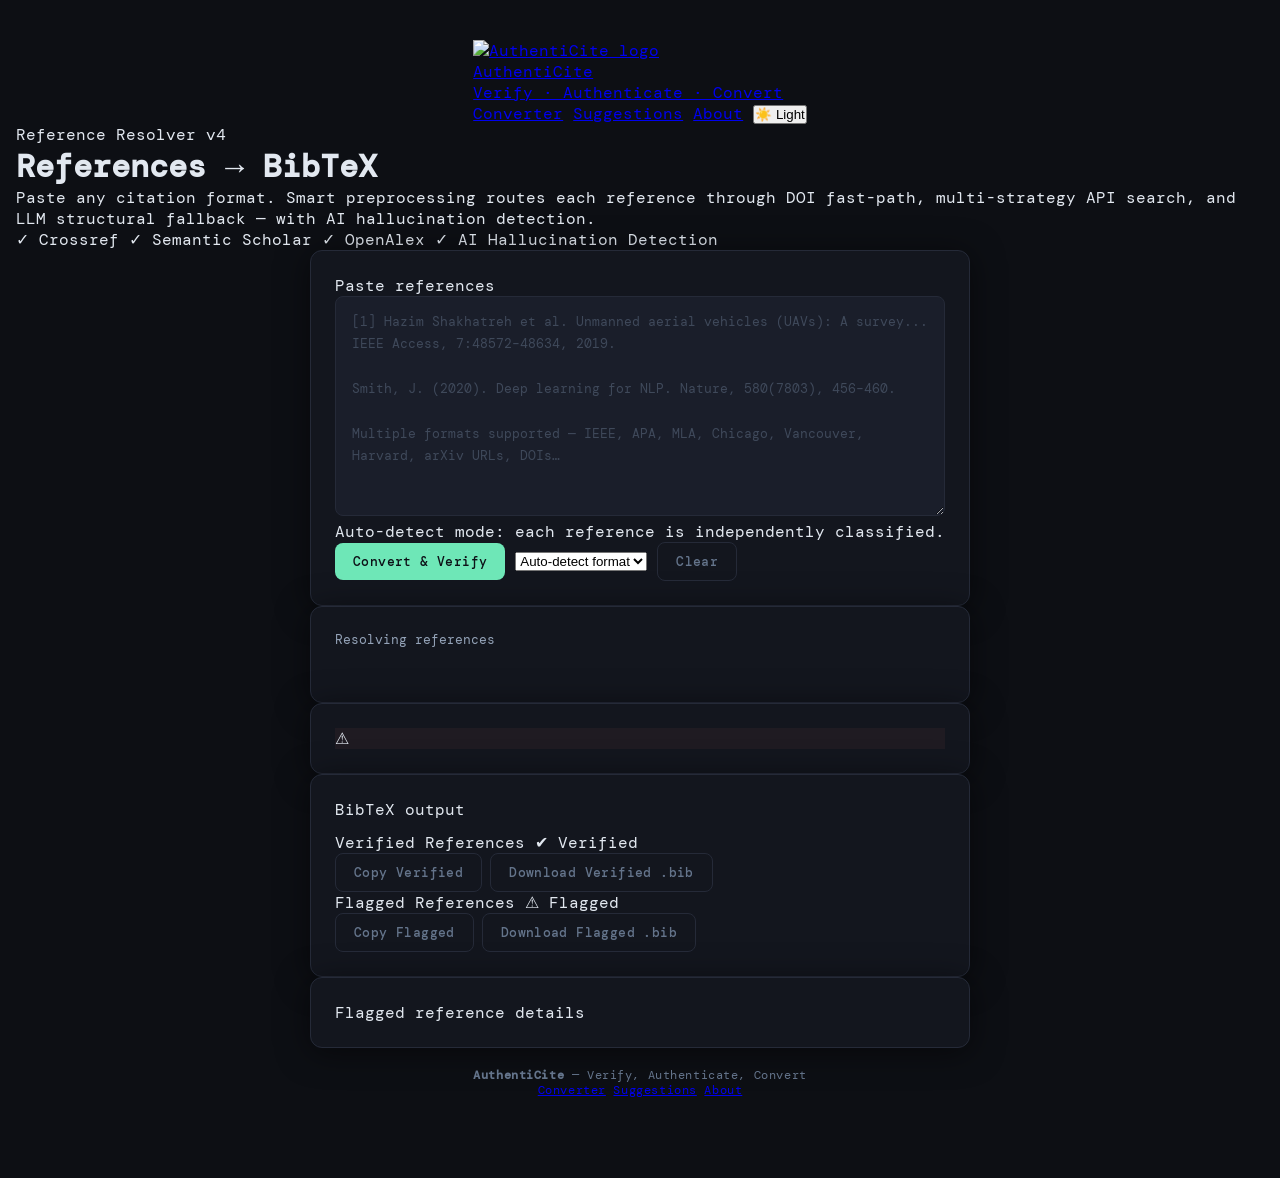
==== index.html @ 2c20b3f4 "Update index.html" ====
<!DOCTYPE html>
<html lang="en" data-theme="dark">
<head>
<meta charset="UTF-8"/>
<meta name="viewport" content="width=device-width, initial-scale=1.0"/>
<title>AuthentiCite — Verify, Authenticate, Convert</title>
<link rel="stylesheet" href="style.css"/>
</head>
<body>

<nav class="topnav">
  <a class="nav-logo" href="index.html">
    <img src="logo.png" alt="AuthentiCite logo"/>
    <div>
      <div class="nav-logo-text">AuthentiCite</div>
      <div class="nav-logo-sub">Verify · Authenticate · Convert</div>
    </div>
  </a>
  <div class="nav-links">
    <a class="nav-link active" href="index.html">Converter</a>
    <a class="nav-link" href="suggestions.html">Suggestions</a>
    <a class="nav-link" href="about.html">About</a>
    <button class="nav-link theme-btn" id="themeBtn">☀️ Light</button>
  </div>
</nav>

<div class="hero">
  <div class="hero-eyebrow">Reference Resolver v4</div>
  <h1 class="hero-title">References <span class="arrow">→</span> BibTeX</h1>
  <p class="hero-sub">Paste any citation format. Smart preprocessing routes each reference through DOI fast-path, multi-strategy API search, and LLM structural fallback — with AI hallucination detection.</p>
  <div class="hero-badges">
    <span class="hero-badge">✓ Crossref</span>
    <span class="hero-badge">✓ Semantic Scholar</span>
    <span class="hero-badge">✓ OpenAlex</span>
    <span class="hero-badge">✓ AI Hallucination Detection</span>
  </div>
</div>

<div class="main">

  <div class="card">
    <div class="card-label">Paste references</div>
    <textarea id="refInput" placeholder="[1] Hazim Shakhatreh et al. Unmanned aerial vehicles (UAVs): A survey... IEEE Access, 7:48572–48634, 2019.&#10;&#10;Smith, J. (2020). Deep learning for NLP. Nature, 580(7803), 456–460.&#10;&#10;Multiple formats supported — IEEE, APA, MLA, Chicago, Vancouver, Harvard, arXiv URLs, DOIs…"></textarea>
    <div class="format-hint" id="formatHint">Auto-detect mode: each reference is independently classified.</div>
    <div class="toolbar">
      <button class="btn btn-primary" id="convertBtn"><span>Convert &amp; Verify</span></button>
      <select class="format-select" id="formatSelect">
        <option value="auto">Auto-detect format</option>
        <option value="ieee">IEEE</option>
        <option value="apa">APA</option>
        <option value="mla">MLA</option>
        <option value="chicago">Chicago</option>
        <option value="vancouver">Vancouver</option>
        <option value="harvard">Harvard</option>
      </select>
      <button class="btn btn-ghost" id="clearBtn">Clear</button>
    </div>
  </div>

  <!-- Progress -->
  <div class="card hidden" id="progressSection">
    <div class="progress-header">
      <div class="card-label" style="margin:0">Resolving references</div>
      <span class="progress-label" id="progressLabel"></span>
    </div>
    <div class="progress-bar"><div class="progress-bar-fill" id="progressBarFill"></div></div>
    <div class="progress-list" id="progressList"></div>
  </div>

  <!-- Error -->
  <div class="card hidden" id="errorSection">
    <div class="error-card">
      <span>⚠</span>
      <span id="errorMsg"></span>
    </div>
  </div>

  <!-- Output -->
  <div class="card hidden" id="outputSection">
    <div class="card-label">BibTeX output</div>
    <div class="stats-bar" id="statsBar"></div>
    <div class="output-sections" id="outputSections">
      <!-- Verified section -->
      <div class="output-section-block" id="verifiedBlock">
        <div class="output-section-header">
          <span class="card-label" style="margin:0">Verified References</span>
          <span class="output-section-badge badge-verified">✔ Verified</span>
          <span class="output-section-count" id="verifiedCount"></span>
        </div>
        <pre class="bib-output-pre" id="bibOutputVerified"></pre>
        <div class="output-actions">
          <button class="btn btn-ghost" id="copyVerifiedBtn">Copy Verified</button>
          <button class="btn btn-ghost" id="downloadVerifiedBtn">Download Verified .bib</button>
        </div>
      </div>
      <!-- Flagged section -->
      <div class="output-section-block" id="flaggedBlock">
        <div class="output-section-header">
          <span class="card-label" style="margin:0">Flagged References</span>
          <span class="output-section-badge badge-flagged">⚠ Flagged</span>
          <span class="output-section-count" id="flaggedCount"></span>
        </div>
        <pre class="bib-output-pre" id="bibOutputFlagged"></pre>
        <div class="output-actions">
          <button class="btn btn-ghost" id="copyFlaggedBtn">Copy Flagged</button>
          <button class="btn btn-ghost" id="downloadFlaggedBtn">Download Flagged .bib</button>
        </div>
      </div>
    </div>
  </div>

  <!-- Unresolved detail -->
  <div class="card hidden" id="unresolvedSection">
    <div class="unresolved-header-row">
      <div class="card-label" style="margin:0">Flagged reference details</div>
      <span class="unresolved-count-badge" id="unresolvedCount"></span>
    </div>
    <div id="unresolvedList"></div>
  </div>

</div>

<footer class="site-footer">
  <div class="footer-brand"><strong>AuthentiCite</strong> — Verify, Authenticate, Convert</div>
  <div class="footer-links">
    <a href="index.html">Converter</a>
    <a href="suggestions.html">Suggestions</a>
    <a href="about.html">About</a>
  </div>
</footer>

<div class="toast" id="toast"></div>

<script>
// ══════════════════════════════════════════════════════════════════════════════
// SECTION 1: PREPROCESSING
// ══════════════════════════════════════════════════════════════════════════════
const ABBREV_MAP = {
  'uav':'unmanned aerial vehicle','uavs':'unmanned aerial vehicles','iot':'internet of things',
  'ml':'machine learning','dl':'deep learning','nlp':'natural language processing',
  'ai':'artificial intelligence','cv':'computer vision','nn':'neural network',
  'cnn':'convolutional neural network','rnn':'recurrent neural network',
  'lstm':'long short-term memory','gan':'generative adversarial network',
  'gpt':'generative pretrained transformer','llm':'large language model',
  'ids':'intrusion detection system','ips':'intrusion prevention system',
  'ddos':'distributed denial of service','dos':'denial of service',
  'vpn':'virtual private network','api':'application programming interface',
  'gui':'graphical user interface','cpu':'central processing unit','gpu':'graphics processing unit',
  'fpga':'field programmable gate array','5g':'fifth generation','v2x':'vehicle to everything',
  'mimo':'multiple input multiple output','ofdm':'orthogonal frequency division multiplexing',
  'rssi':'received signal strength indicator','manet':'mobile ad hoc network',
  'vanet':'vehicular ad hoc network','fanet':'flying ad hoc network','rf':'radio frequency',
  'rl':'reinforcement learning','fl':'federated learning','dnn':'deep neural network',
  'svm':'support vector machine','knn':'k nearest neighbor','pca':'principal component analysis',
  'bert':'bidirectional encoder representations from transformers',
  'iou':'intersection over union','map':'mean average precision',
  'gps':'global positioning system','slam':'simultaneous localization and mapping',
  'pid':'proportional integral derivative',
};

function sanitizeRawInput(raw) {
  return raw.replace(/[\u2018\u2019]/g,"'").replace(/[\u201C\u201D]/g,'"')
    .replace(/\u2013|\u2014/g,'-').replace(/[\u200B-\u200D\uFEFF]/g,'')
    .replace(/[ \t]+/g,' ').replace(/ +\n/g,'\n').trim();
}
function extractDOI(str) {
  const patterns=[/https?:\/\/doi\.org\/(10\.\d{4,9}\/[^\s\)\\"]+)/i,/\bdoi:\s*(10\.\d{4,9}\/[^\s\)\\"]+)/i,/\b(10\.\d{4,9}\/[^\s\)\\"]{4,})/];
  for(const p of patterns){const m=str.match(p);if(m)return m[1].replace(/[.,;\)\]>]+$/,'');}
  return null;
}
function extractArXiv(str) {
  const m=str.match(/arxiv[:\s\/]+(\d{4}\.\d{4,5}(?:v\d+)?)/i)||str.match(/https?:\/\/arxiv\.org\/abs\/(\d{4}\.\d{4,5}(?:v\d+)?)/i);
  return m?m[1]:null;
}

// ══════════════════════════════════════════════════════════════════════════════
// SECTION 2: FORMAT DETECTION & PARSING
// ══════════════════════════════════════════════════════════════════════════════
function detectFormat(ref) {
  const s=ref.trim();
  if(/^\[\d+\]/.test(s))return'ieee';
  if(/^\d+[\. )]\s+[A-Z]/.test(s))return'vancouver';
  if(/[A-Z][^.]{2,}\.\s*\(\d{4}[a-z]?\)/.test(s))return'apa';
  if(/[A-Z][^.]+\.\s*[""\u201C\u201D]/.test(s)&&!/\(\d{4}\)/.test(s.slice(0,80)))return'mla';
  if(/[A-Z][^.]+\.\s+(?:19|20)\d{2}\.\s/.test(s))return'chicago';
  if(/[A-Z][^(]+\s\((?:19|20)\d{2}\)\s/.test(s))return'harvard';
  // Abbreviated/Vancouver style without leading number:
  // "S. Akhtar and P. Scarf. Forecasting test cricket..." or "Akhtar, S. and Scarf, P. Forecasting..."
  if(/^[A-Z][A-Za-z'\-]{0,25}[,.]\s+[A-Z]/.test(s)&&/,\s*\d{4}[.\s]/.test(s))return'ieee';
  return'unknown';
}
function splitReferences(raw) {
  // ════════════════════════════════════════════════════════════════════════
  // PASS 0 — unicode / whitespace normalisation
  // ════════════════════════════════════════════════════════════════════════
  raw = raw
    .replace(/[\u2018\u2019]/g, "'").replace(/[\u201C\u201D]/g, '"')
    .replace(/\u2013|\u2014/g, '-').replace(/[\u200B-\u200D\uFEFF]/g, '')
    .replace(/\t/g, ' ').replace(/[ ]+/g, ' ').replace(/ +\n/g, '\n');

  const rawLines = raw.split('\n');

  // ════════════════════════════════════════════════════════════════════════
  // PASS 1 — detect dominant marker style, then JOIN soft-wrapped lines
  //
  // The key insight: a soft-wrapped continuation line
  //   • does NOT start a new reference marker ([N] / N. / N))
  //   • is NOT a blank line
  //   • is often short (the wrap point was mid-sentence)
  //
  // Strategy: scan forward; if a line looks like a continuation of the
  // previous one, join it with a single space.  Only start a new "logical
  // line" at a genuine reference boundary marker or a blank line.
  // ════════════════════════════════════════════════════════════════════════

  // Detect dominant style from the first substantive line
  const firstNonBlank = rawLines.find(l => l.trim().length > 3) || '';
  const hasBracketNumbers  = /^\s*\[\d+\]/.test(firstNonBlank);
  const hasPlainNumbers    = /^\s*\d+[\. )]\s+\S/.test(firstNonBlank);
  const hasNumberedMarker  = hasBracketNumbers || hasPlainNumbers;

  // Returns true when this line is the START of a new reference
  function isRefStart(line) {
    const t = line.trim();
    if (!t) return false;
    if (/^\[\d+\]/.test(t))            return true;  // [1], [23]
    if (/^\d{1,3}[\. )]\s+\S/.test(t)) return true;  // 1. / 1) / 1 
    if (/^https?:\/\/doi\.org\//.test(t) || /^10\.\d{4,9}\//.test(t)) return true;
    // For un-numbered styles (APA/MLA/Chicago/Harvard) a line that opens
    // with "Lastname, Firstname" followed by a year-in-parens on the SAME
    // logical line is a new ref — but we only trust this when there are NO
    // numbered markers in the block (to avoid false-positives inside
    // soft-wrapped IEEE refs where a continuation can start with a name).
    if (!hasNumberedMarker) {
      // Full APA/Harvard: "Lastname, F. (2020)." on same line
      if (/^[A-Z][A-Za-z'\-]{1,25},\s+[A-Z]/.test(t) && /\(\d{4}[a-z]?\)/.test(t)) return true;
      // Soft-wrapped "Lastname, Initials." style (APA/Chicago)
      if (/^[A-Z][A-Za-z'\-]{1,25},\s+[A-Z][A-Za-z]*\./.test(t) && !/\(\d{4}\)/.test(t) && !/\b(vol|pp\.|no\.|pages?|journal|in\s)/i.test(t.slice(0,60))) return true;
      // Abbreviated initials-first style: "S. Akhtar and P. Scarf." or "P. E. Allsopp and S. R. Clarke."
      // Pattern: starts with single uppercase letter + period + space + optional more initials + capitalized lastname
      if (/^[A-Z]\.\s+(?:[A-Z]\.\s+)*[A-Z][a-z]/.test(t) && !/^\d/.test(t)) return true;
    }
    return false;
  }

  // Join soft-wrapped lines into logical lines
  const logicalLines = [];
  let buf = '';
  for (const line of rawLines) {
    const trimmed = line.trim();

    if (trimmed === '') {
      // Blank line — flush the buffer then emit the blank
      if (buf) { logicalLines.push(buf); buf = ''; }
      logicalLines.push('');
      continue;
    }

    if (isRefStart(line)) {
      // Definitive new-ref marker — flush, start fresh
      if (buf) logicalLines.push(buf);
      buf = trimmed;
    } else if (buf === '') {
      // Nothing accumulated yet — start accumulating
      buf = trimmed;
    } else {
      // Continuation: join onto current buffer
      // Use a space (not newline) so downstream parsers see one long string
      buf += ' ' + trimmed;
    }
  }
  if (buf) logicalLines.push(buf);

  // ════════════════════════════════════════════════════════════════════════
  // PASS 2 — split logical lines into individual reference strings
  //
  // Now every logical line is either:
  //   (a) a complete reference (possibly very long), or
  //   (b) a blank line separating references (in un-numbered styles)
  // ════════════════════════════════════════════════════════════════════════
  const refs = [];
  let current = '';

  for (const lline of logicalLines) {
    if (lline === '') {
      // Blank separator — flush if we have enough content
      if (current.trim()) {
        refs.push(current.trim());
        current = '';
      }
      continue;
    }

    if (isRefStart(lline)) {
      if (current.trim()) refs.push(current.trim());
      current = lline;
    } else {
      // Continuation of the current ref (shouldn't happen often after pass 1,
      // but handles edge cases like consecutive non-marker lines)
      current += current ? ' ' + lline : lline;
    }
  }
  if (current.trim()) refs.push(current.trim());

  // ════════════════════════════════════════════════════════════════════════
  // PASS 3 — clean up each ref string
  // ════════════════════════════════════════════════════════════════════════
  return refs
    .map(r => r.replace(/\s+/g, ' ').trim())
    .filter(r => r.length > 10);
}
function makeEmptyEntry(raw){return{type:'misc',authors:[],title:'',journal:'',booktitle:'',publisher:'',year:'',volume:'',number:'',pages:'',address:'',editor:'',note:'',doi:'',arxiv:'',raw:raw.trim(),format:'unknown'};}
function parseAuthorsGeneric(block){
  if(!block)return[];
  block=block.replace(/\.\s*$/,'').trim();
  const raw=block.split(/;\s*|\s+and\s+|\s+&\s+|,\s+(?=(?:[A-Z][a-z]+|[A-Z]\.))/i).filter(Boolean);
  const authors=[];
  for(let a of raw){
    a=a.trim().replace(/\.$/,'');
    if(!a||a.length<2)continue;
    if(/et al/i.test(a)){authors.push('others');continue;}
    if(/,/.test(a)){authors.push(a);continue;}
    const parts=a.trim().split(/\s+/);
    if(parts.length>=2)authors.push(`${parts[parts.length-1]}, ${parts.slice(0,-1).join(' ')}`);
    else authors.push(a);
  }
  return authors;
}
function parseIEEE(ref){
  const result=makeEmptyEntry(ref);
  const withoutNum=ref.replace(/^\s*\[\d+\]\s*/,'').trim();
  const doiMatch=withoutNum.match(/(?:doi:|https?:\/\/doi\.org\/)(10\.[^\s,]+)/i);
  if(doiMatch)result.doi=doiMatch[1].replace(/\.$/,'');
  const arxivMatch=extractArXiv(withoutNum);if(arxivMatch)result.arxiv=arxivMatch;
  const yearRaw=withoutNum.match(/(?:(?:1st|2nd|3rd|4th)\s+Quart\.?,?\s*|(?:Jan|Feb|Mar|Apr|May|Jun|Jul|Aug|Sep|Oct|Nov|Dec)\.?\s*)?((?:19|20)\d{2})\b/i);
  if(yearRaw)result.year=yearRaw[1];

  // ── Volume / number / pages (work on raw string regardless of title style) ──
  const volM=withoutNum.match(/\bvol\.?\s*(\w+)/i);if(volM)result.volume=volM[1];
  const noM=withoutNum.match(/\bno\.?\s*(\d+)/i);if(noM)result.number=noM[1];
  // Pages: "7:48572–48634"  OR  "pp. 128–140"  OR  "128–140"
  const colonPages=withoutNum.match(/\b\d+:([\d]+[–\-][\d]+)\b/);
  const ppPages=withoutNum.match(/pp\.?\s*([\d]+[–\-][\d]+)/i);
  const plainPages=withoutNum.match(/,\s*([\d]{1,6}[–\-][\d]{1,6})\s*(?:,|\.|$)/);
  const rawPages=(colonPages?.[1]||ppPages?.[1]||plainPages?.[1]||'').replace(/–/g,'-');
  if(rawPages)result.pages=rawPages;

  const quotedTitle=withoutNum.match(/[""\u201C\u201D\u0022]([^""\u201C\u201D\u0022]+)[""\u201C\u201D\u0022]/);

  if(quotedTitle){
    // ── Quoted-title IEEE style: Authors, "Title," Journal, vol, no, pp, year ──
    result.title=quotedTitle[1].trim();
    const openQuoteIdx=withoutNum.indexOf(quotedTitle[0]);
    const authBlock=withoutNum.slice(0,openQuoteIdx);
    result.authors=parseAuthorsGeneric(authBlock.replace(/,\s*$/,''));
    const closeQuoteIdx=openQuoteIdx+quotedTitle[0].length;
    const afterTitle=withoutNum.slice(closeQuoteIdx).replace(/^[,\s"]+/,'').trim();
    const jMatch=afterTitle.match(/^([^,]+?)(?:,\s*(?:vol\.|pp\.|no\.|in\s)|\s+vol\b|\s+no\b|\s+pp\b|,\s*\d{4}|\s+(?:19|20)\d{2})/i);
    if(jMatch){
      const jCandidate=jMatch[1].trim().replace(/\.$/,'');
      if(jCandidate.length>1&&!/^\d/.test(jCandidate)){
        if(/conference|proceedings|workshop|symposium/i.test(jCandidate)){result.booktitle=jCandidate;result.type='inproceedings';}
        else{result.journal=jCandidate;result.type='article';}
      }
    }else{
      const jFallback=afterTitle.split(/,/)[0].trim().replace(/\.$/,'');
      if(jFallback.length>2&&!/^\d/.test(jFallback)&&!/^vol/i.test(jFallback)){result.journal=jFallback;result.type='article';}
    }
  } else {
    // ── Unquoted style (IEEE, Vancouver, etc.):
    //    "Authors. Title. Venue, vol(no):pages, year."
    //
    // The fundamental challenge: author blocks and titles are both free text
    // separated by ". " — we can't use character length alone.
    //
    // Reliable signals that a segment is an AUTHOR block (not a title):
    //   A) Every comma-separated token looks like a person name:
    //      starts with uppercase, no lowercase connector words
    //      (a, an, the, of, on, for, in, by, with, using, via, and…)
    //      and no digits except single initials.
    //   B) The segment contains " and " joining the last author.
    //   C) No colon (titles often have "Subtitle: detail").
    //
    // Reliable signals that a segment is a TITLE (not authors):
    //   A) Contains a colon (common in titles, rare in author blocks).
    //   B) Contains lowercase function words (a, an, the, of, on, for…).
    //   C) Doesn't look like a name list.
    //
    // Strategy: split on ". " — for each segment from the front, decide if
    // it's author-like. Stop as soon as a segment is title-like.

    function looksLikeNameList(seg) {
      // Reject immediately if it contains typical title signals
      if (/:\s*[A-Za-z]/.test(seg)) return false; // has colon → title
      // Reject if it has typical venue/journal keywords
      if (/\b(journal|transactions|access|conference|proceedings|computing|letters|review|systems|science|engineering|technology|arxiv|preprint)\b/i.test(seg)) return false;
      // Reject if it has a year
      if (/\b(19|20)\d{2}\b/.test(seg)) return false;

      // Split on ", " and " and " to get individual tokens
      const tokens = seg.split(/,\s+(?:and\s+)?|\s+and\s+/i).map(t => t.trim()).filter(Boolean);
      if (tokens.length === 0) return false;

      // Every token must look like a person name:
      //   - starts with uppercase
      //   - contains no lowercase connector words as standalone tokens
      //   - has no digits (except single-letter initials like "H")
      const connectors = new Set(['a','an','the','of','on','for','in','by','with','using','via','based','through','towards','toward']);
      let nameCount = 0;
      for (const tok of tokens) {
        if (!tok) continue;
        const words = tok.split(/\s+/);
        // A name token: first word capitalised, no connector words, no digits beyond initials
        const firstWordCap = /^[A-Z]/.test(words[0]);
        const hasConnector = words.some(w => connectors.has(w.toLowerCase()) && w.length > 1);
        const hasDigits = /\d{2,}/.test(tok); // 2+ consecutive digits = not a name
        if (firstWordCap && !hasConnector && !hasDigits) nameCount++;
      }
      // Must have at least one name-like token, and >80% of tokens must be name-like
      return nameCount > 0 && nameCount / tokens.length >= 0.8;
    }

    const segments = withoutNum.split(/\.\s+/);
    if (segments.length >= 2) {
      let authorEnd = 0;
      for (let i = 0; i < segments.length - 1; i++) {
        if (looksLikeNameList(segments[i])) authorEnd = i + 1;
        else break;
      }

      const authorRaw = segments.slice(0, authorEnd).join('. ');
      result.authors = parseAuthorsIEEEUnquoted(authorRaw);

      if (authorEnd < segments.length) {
        result.title = segments[authorEnd].trim().replace(/\.$/,'');
      }

      if (authorEnd + 1 < segments.length) {
        const venueSeg = segments.slice(authorEnd + 1).join('. ').trim();
        // Match "Journal Name, 16(6):4128-4139" or "Journal Name, vol. 7, pp. 123"
        const jMatch = venueSeg.match(/^([^,\d][^,]+?)(?:,\s*(?:vol\.?|pp\.?|\d)|\s+\d+\s*[:(])/i);
        if (jMatch) {
          const jCandidate = jMatch[1].trim().replace(/\.$/,'');
          if (jCandidate.length > 2 && !/^\d/.test(jCandidate)) {
            if (/conference|proceedings|workshop|symposium/i.test(jCandidate)) { result.booktitle=jCandidate; result.type='inproceedings'; }
            else { result.journal=jCandidate; result.type='article'; }
          }
        } else {
          const jFallback = venueSeg.split(',')[0].trim().replace(/\.$/,'');
          if (jFallback.length > 2 && !/^\d/.test(jFallback) && !/^(19|20)\d{2}$/.test(jFallback)) {
            if (/conference|proceedings|workshop|symposium/i.test(jFallback)) { result.booktitle=jFallback; result.type='inproceedings'; }
            else { result.journal=jFallback; result.type='article'; }
          }
        }
      }
    }
  }

  if(!result.type||result.type==='misc')result.type=result.journal?'article':result.booktitle?'inproceedings':'misc';
  return result;
}

// Parse authors from unquoted IEEE style where they may be comma-and-space separated
// e.g. "Hazim Shakhatreh, Ahmad H Sawalmeh, Ala Al-Fuqaha, ... and Mohsen Guizani"
function parseAuthorsIEEEUnquoted(block){
  if(!block)return[];
  block=block.trim().replace(/\.\s*$/,'');
  // Split on ", and " or " and " boundaries, then on commas between full names
  // Full-name detection: a token that starts with uppercase and has ≥2 chars
  const tokens=block.split(/,\s+(?:and\s+)?|(?<!\b[A-Z])\s+and\s+/i).map(t=>t.trim()).filter(Boolean);
  const authors=[];
  for(let t of tokens){
    t=t.replace(/\.$/,'').trim();
    if(!t||t.length<2)continue;
    if(/et al/i.test(t)){authors.push('others');continue;}
    const parts=t.split(/\s+/);
    if(parts.length>=2){
      const last=parts[parts.length-1];
      const first=parts.slice(0,-1).join(' ');
      authors.push(`${last}, ${first}`);
    } else {
      authors.push(t);
    }
  }
  return authors;
}
function parseAPA(ref){
  const result=makeEmptyEntry(ref);
  const doiMatch=ref.match(/https?:\/\/doi\.org\/(10\.[^\s\)]+)|doi:\s*(10\.[^\s\)]+)/i);
  if(doiMatch)result.doi=(doiMatch[1]||doiMatch[2]).replace(/[.,)]+$/,'');
  const arxivMatch=extractArXiv(ref);if(arxivMatch)result.arxiv=arxivMatch;
  const yearMatch=ref.match(/\((\d{4}[a-z]?)\)/);
  if(yearMatch)result.year=yearMatch[1].replace(/[a-z]$/,'');
  if(yearMatch)result.authors=parseAuthorsGeneric(ref.slice(0,ref.indexOf(yearMatch[0])));
  const afterYear=yearMatch?ref.slice(ref.indexOf(yearMatch[0])+yearMatch[0].length).replace(/^\.\s*/,''):'';
  const segments=afterYear.split(/\.\s+/);
  if(segments.length>=1)result.title=segments[0].replace(/\.$/,'').trim();
  if(segments.length>=2){
    const jPart=segments[1];
    const jMatch=jPart.match(/^(.+?),\s*(\d+)(?:\((\d+)\))?,?\s*([\d\s–\-]+)?/);
    if(jMatch){result.journal=jMatch[1].trim();result.volume=jMatch[2];result.number=jMatch[3]||'';result.pages=(jMatch[4]||'').trim().replace(/–/g,'-');result.type='article';}
    else{const pubMatch=jPart.match(/^([A-Z].+?)\./);if(pubMatch){result.publisher=pubMatch[1].trim();result.type='book';}}
  }
  if(!result.type||result.type==='misc')result.type=result.journal?'article':result.publisher?'book':'misc';
  return result;
}
function parseGenericFallback(ref){
  const result=makeEmptyEntry(ref);
  const doiMatch=extractDOI(ref);if(doiMatch)result.doi=doiMatch;
  const arxivMatch=extractArXiv(ref);if(arxivMatch)result.arxiv=arxivMatch;
  const yearMatch=ref.match(/\b((?:19|20)\d{2})\b/);if(yearMatch)result.year=yearMatch[1];
  const quotedTitle=ref.match(/[""\u201C\u201D]([^""\u201C\u201D]{10,})[""]/);
  if(quotedTitle)result.title=quotedTitle[1].trim();
  const withoutNum=ref.replace(/^\s*\[\d+\]\s*/,'').replace(/^\s*\d+[\. )]\s*/,'').trim();
  const firstDot=withoutNum.indexOf('. ');
  if(firstDot>0&&firstDot<100)result.authors=parseAuthorsGeneric(withoutNum.slice(0,firstDot));
  return result;
}
function parseReference(refStr,overrideFormat){
  const doi=extractDOI(refStr);const arxiv=extractArXiv(refStr);
  const fmt=overrideFormat&&overrideFormat!=='auto'?overrideFormat:detectFormat(refStr);
  let result;
  if(fmt==='ieee')result=parseIEEE(refStr);
  else if(fmt==='apa')result=parseAPA(refStr);
  else result=parseGenericFallback(refStr);
  result.format=fmt;
  if(!result.doi&&doi)result.doi=doi;
  if(!result.arxiv&&arxiv)result.arxiv=arxiv;
  if(!result.year){const y=refStr.match(/\b((?:19|20)\d{2})\b/);if(y)result.year=y[1];}
  return result;
}

// ══════════════════════════════════════════════════════════════════════════════
// SECTION 3: SIMILARITY
// ══════════════════════════════════════════════════════════════════════════════
const STOP_WORDS=new Set(['the','a','an','of','in','on','for','and','to','with','from','is','are','via','its','new','using','toward','towards','how','between','does','their','this','that','these','those','into','by','at','as','be','been','was','were']);
function normalizeForMatch(s){
  if(!s)return[];
  const lower=s.toLowerCase().replace(/[^a-z0-9\s]/g,'').replace(/\s+/g,' ').trim();
  const words=lower.split(' ').filter(w=>w.length>0);
  const expanded=[];
  for(const w of words){if(ABBREV_MAP[w]){expanded.push(w);ABBREV_MAP[w].split(' ').forEach(ew=>expanded.push(ew));}else{expanded.push(w);}}
  return expanded.filter(w=>w.length>1&&!STOP_WORDS.has(w));
}
function titleSimilarity(a,b){
  if(!a||!b)return 0;
  const wordsA=normalizeForMatch(a),wordsB=normalizeForMatch(b);
  if(wordsA.length===0||wordsB.length===0)return 0;
  const setA=new Set(wordsA),setB=new Set(wordsB);
  const intersection=[...setA].filter(w=>setB.has(w)).length;
  const union=new Set([...setA,...setB]).size;
  return union===0?0:intersection/union;
}
function isLikelyAbbreviated(title){if(!title)return false;const words=title.toLowerCase().split(/\s+/);return words.some(w=>ABBREV_MAP[w]||(w.length<=5&&/^[a-z]+$/.test(w)));}
function getMatchThreshold(parsedTitle){if(isLikelyAbbreviated(parsedTitle))return 0.45;if(parsedTitle&&parsedTitle.split(/\s+/).length<=5)return 0.50;return 0.62;}

// ══════════════════════════════════════════════════════════════════════════════
// SECTION 4: QUERY STRATEGIES
// ══════════════════════════════════════════════════════════════════════════════
function buildQueryStrategies(parsed){
  const strategies=[];const raw=parsed.raw||'';

  if(parsed.doi)strategies.push({type:'doi',value:parsed.doi});
  if(parsed.arxiv)strategies.push({type:'arxiv',value:parsed.arxiv});

  // Primary: parsed title + first author — most precise
  if(parsed.title&&parsed.title.length>10){
    const firstAuthorLast=(parsed.authors[0]||'').split(',')[0].trim()||(parsed.authors[0]||'').split(/\s+/).pop()||'';
    strategies.push({type:'title+author',value:parsed.title,author:firstAuthorLast,year:parsed.year});
    strategies.push({type:'title-only',value:parsed.title});
  }

  // Raw-string fallback: send the clean raw text (minus reference number)
  // This works even when local parsing fails badly — the APIs are good at fuzzy matching
  const cleanRaw=raw.replace(/^\s*\[\d+\]\s*/,'').replace(/^\s*\d+[\. )]\s*/,'').replace(/\s+/g,' ').trim();
  if(cleanRaw.length>20)strategies.push({type:'raw',value:cleanRaw.slice(0,300)});

  // Try to extract a title directly from the raw string using structural heuristics,
  // independent of the local parser — catches cases where parseIEEE mis-assigns the title.
  // In unquoted IEEE style: segments split by ". " where seg[0]=authors, seg[1]=title.
  // We re-derive it here so even if parseIEEE got it wrong, we still try a good query.
  if(!parsed.title||parsed.title.length<10){
    const rawNoNum=cleanRaw;
    const segs=rawNoNum.split(/\.\s+/);
    // The title is usually the FIRST segment that contains lowercase connector words
    // or a colon — i.e. looks like a sentence, not a name list
    const connectors=/\b(a|an|the|of|on|for|in|by|with|using|via|and|based|through)\b/i;
    for(let i=1;i<segs.length;i++){
      const s=segs[i].trim();
      if(s.length>15&&(connectors.test(s)||/:\s*[A-Za-z]/.test(s))&&!/\b(19|20)\d{2}\b/.test(s)&&!/^\d/.test(s)){
        strategies.push({type:'raw-title',value:s});
        break;
      }
    }
    // For Harvard/un-numbered style the title follows the year in parens.
    // E.g.: "Akhtar, S. and Scarf, P. (2012). Forecasting test cricket…"
    const afterYearMatch=rawNoNum.match(/(\(\d{4}[a-z]?\)\s*[.,]?\s+)([A-Z][^.]{15,})/);
    if(afterYearMatch){
      const candidate=afterYearMatch[2].trim().replace(/\.$/, '');
      if(!strategies.some(s=>s.value===candidate))
        strategies.push({type:'raw-title',value:candidate.slice(0,200)});
    }
  }

  if(parsed.authors.length>0&&parsed.year){
    const lastName=(parsed.authors[0]||'').split(',')[0].trim();
    if(lastName.length>2)strategies.push({type:'author+year',value:`${lastName} ${parsed.year}`});
  }

  return strategies;
}

// ══════════════════════════════════════════════════════════════════════════════
// SECTION 5: API CLIENTS
// ══════════════════════════════════════════════════════════════════════════════
const MAILTO='hassanahmed1166@gmail.com';
async function fetchJSON(url,timeout=9000){try{const res=await fetch(url,{signal:AbortSignal.timeout(timeout)});if(!res.ok)return null;return await res.json();}catch{return null;}}

function crossrefItemToBibtex(item){
  const TYPE_MAP={'journal-article':'article','book':'book','book-chapter':'incollection','proceedings-article':'inproceedings','conference-paper':'inproceedings','monograph':'book','edited-book':'book','report':'techreport','dissertation':'phdthesis'};
  let type=TYPE_MAP[item.type]||null;
  // If API type is unrecognised, infer from available fields rather than blindly using 'misc'
  if(!type){
    const containerTitle=item['container-title']?.[0]||'';
    const hasEvent=!!(item?.event?.name);
    if(item.volume||item.issue||(containerTitle&&!/conference|proceedings|workshop|symposium/i.test(containerTitle)))type='article';
    else if(hasEvent||/conference|proceedings|workshop|symposium/i.test(containerTitle))type='inproceedings';
    else if(item.publisher&&!item.volume)type='book';
    else type='misc';
  }
  const authors=(item.author||[]).map(a=>{const g=a.given||'',f=a.family||'';return f?`${f}, ${g}`:g;});
  const year=item.published?.['date-parts']?.[0]?.[0]?.toString()||item['published-print']?.['date-parts']?.[0]?.[0]?.toString()||item['published-online']?.['date-parts']?.[0]?.[0]?.toString()||'';
  const containerTitle=item['container-title']?.[0]||'';
  const journal=type==='article'?containerTitle:'';
  const booktitle=(type==='inproceedings'||type==='incollection')?(containerTitle||item?.event?.name||''):'';
  return{type,authors,title:item.title?.[0]||'',doi:item.DOI||'',journal,booktitle,publisher:item.publisher||'',year,volume:item.volume||'',number:item.issue||'',pages:(item.page||'').replace('--','-'),editor:(item.editor||[]).map(e=>`${e.family||''}, ${e.given||''}`).join(' and '),address:'',note:'',organization:''};
}
async function crossrefByDOI(doi){const data=await fetchJSON(`https://api.crossref.org/works/${encodeURIComponent(doi)}?mailto=${MAILTO}`);if(!data?.message)return null;return{bibtex:crossrefItemToBibtex(data.message),apiTitle:data.message.title?.[0]||''};}
async function crossrefByQuery(query,parsedTitle,isRawStrategy=false){const url=`https://api.crossref.org/works?query.bibliographic=${encodeURIComponent(query)}&rows=5&select=DOI,title,author,published,container-title,volume,issue,page,publisher,type,editor,event,ISBN,ISSN&mailto=${MAILTO}`;const data=await fetchJSON(url);const items=data?.message?.items;if(!items?.length)return null;const threshold=isRawStrategy?0.38:getMatchThreshold(parsedTitle);const matchTarget=isRawStrategy?query:parsedTitle||query;const best=items.map(item=>({item,sim:titleSimilarity(matchTarget,item.title?.[0]||'')})).sort((a,b)=>b.sim-a.sim)[0];if(best.sim<threshold)return null;return{bibtex:crossrefItemToBibtex(best.item),apiTitle:best.item.title?.[0]||'',similarity:best.sim};}

function semanticPaperToBibtex(paper){
  const authors=(paper.authors||[]).map(a=>{const parts=(a.name||'').trim().split(/\s+/);if(parts.length<2)return a.name||'';return`${parts[parts.length-1]}, ${parts.slice(0,-1).join(' ')}`;});
  const types=paper.publicationTypes||[];let type='misc';
  if(types.includes('JournalArticle'))type='article';
  else if(types.includes('Conference')||types.includes('ConferencePaper'))type='inproceedings';
  else if(types.includes('Book'))type='book';
  else if(types.includes('BookSection'))type='incollection';
  // Field-evidence fallback — don't stay 'misc' if we have enough signal
  else if(paper.journal?.name)type='article';
  else if(paper.venue&&/conference|proceedings|workshop|symposium/i.test(paper.venue))type='inproceedings';
  else if(paper.venue)type='article'; // venue present but not conference-sounding → treat as journal article
  return{type,authors,title:paper.title||'',journal:type==='article'?(paper.journal?.name||paper.venue||''):'',booktitle:(type==='inproceedings'||type==='incollection')?(paper.venue||paper.publicationVenue?.name||''):'',publisher:'',year:paper.year?.toString()||'',volume:paper.journal?.volume||'',number:'',pages:paper.journal?.pages||'',editor:'',doi:paper.externalIds?.DOI||'',address:'',note:'',organization:''};
}
async function semanticByDOI(doi){const fields='title,authors,year,venue,journal,externalIds,publicationTypes,publicationVenue';const data=await fetchJSON(`https://api.semanticscholar.org/graph/v1/paper/DOI:${encodeURIComponent(doi)}?fields=${fields}`);if(!data?.paperId)return null;return{bibtex:semanticPaperToBibtex(data),apiTitle:data.title||''};}
async function semanticByArXiv(arxivId){const fields='title,authors,year,venue,journal,externalIds,publicationTypes,publicationVenue';const data=await fetchJSON(`https://api.semanticscholar.org/graph/v1/paper/ARXIV:${encodeURIComponent(arxivId)}?fields=${fields}`);if(!data?.paperId)return null;return{bibtex:semanticPaperToBibtex(data),apiTitle:data.title||''};}
async function semanticByQuery(query,parsedTitle,isRawStrategy=false){const fields='title,authors,year,venue,journal,externalIds,publicationTypes,publicationVenue';const url=`https://api.semanticscholar.org/graph/v1/paper/search?query=${encodeURIComponent(query)}&limit=5&fields=${fields}`;const data=await fetchJSON(url);const papers=data?.data;if(!papers?.length)return null;const threshold=isRawStrategy?0.38:getMatchThreshold(parsedTitle);const matchTarget=isRawStrategy?query:parsedTitle||query;const best=papers.map(p=>({p,sim:titleSimilarity(matchTarget,p.title||'')})).sort((a,b)=>b.sim-a.sim)[0];if(best.sim<threshold)return null;return{bibtex:semanticPaperToBibtex(best.p),apiTitle:best.p.title||'',similarity:best.sim};}

function openAlexWorkToBibtex(work){
  const authors=(work.authorships||[]).map(a=>{const name=a.author?.display_name||'';const parts=name.trim().split(/\s+/);if(parts.length<2)return name;return`${parts[parts.length-1]}, ${parts.slice(0,-1).join(' ')}`;});
  const doi=(work.doi||'').replace('https://doi.org/','');const year=work.publication_year?.toString()||'';
  const OPENALEX_TYPE_MAP={'journal-article':'article','article':'article','book':'book','book-chapter':'incollection','proceedings-article':'inproceedings','conference-paper':'inproceedings','monograph':'book','edited-book':'book','report':'techreport','dissertation':'phdthesis','preprint':'misc'};
  let type=OPENALEX_TYPE_MAP[work.type]||null;
  // Field-evidence fallback — infer from what we actually have
  if(!type){
    const sourceName=work.primary_location?.source?.display_name||'';
    if(work.biblio?.volume||(/journal/i.test(work.primary_location?.source?.type||'')))type='article';
    else if(/conference|proceedings|workshop|symposium/i.test(sourceName))type='inproceedings';
    else if(sourceName)type='article';
    else type='misc';
  }
  const source=work.primary_location?.source;
  return{type,authors,title:work.title||work.display_name||'',journal:type==='article'?(source?.display_name||''):'',booktitle:(type==='inproceedings'||type==='incollection')?(source?.display_name||''):'',publisher:source?.host_organization_name||'',year,volume:work.biblio?.volume||'',number:work.biblio?.issue||'',pages:[work.biblio?.first_page,work.biblio?.last_page].filter(Boolean).join('-'),editor:'',doi,address:'',note:'',organization:''};
}
async function openAlexByDOI(doi){const data=await fetchJSON(`https://api.openalex.org/works/https://doi.org/${encodeURIComponent(doi)}?mailto=${MAILTO}`);if(!data?.id)return null;return{bibtex:openAlexWorkToBibtex(data),apiTitle:data.title||''};}
async function openAlexByQuery(query,year,parsedTitle,isRawStrategy=false){const yearFilter=year&&/^\d{4}$/.test(year)?`&filter=publication_year:${year}`:'';const url=`https://api.openalex.org/works?search=${encodeURIComponent(query)}${yearFilter}&per-page=5&mailto=${MAILTO}`;const data=await fetchJSON(url);const works=data?.results;if(!works?.length)return null;const threshold=isRawStrategy?0.38:getMatchThreshold(parsedTitle);const matchTarget=isRawStrategy?query:parsedTitle||query;const best=works.map(w=>({w,sim:titleSimilarity(matchTarget,w.title||w.display_name||'')})).sort((a,b)=>b.sim-a.sim)[0];if(best.sim<threshold)return null;return{bibtex:openAlexWorkToBibtex(best.w),apiTitle:best.w.title||'',similarity:best.sim};}

// ══════════════════════════════════════════════════════════════════════════════
// SECTION 6: ORCHESTRATOR
// ══════════════════════════════════════════════════════════════════════════════
async function lookupEntry(parsed,onStatus){
  const strategies=buildQueryStrategies(parsed);const parsedTitle=parsed.title||'';
  if(parsed.doi){
    onStatus('fetching','DOI found — querying 3 APIs in parallel…');
    const[cr,ss,oa]=await Promise.all([crossrefByDOI(parsed.doi),semanticByDOI(parsed.doi),openAlexByDOI(parsed.doi)]);
    if(cr)return{entry:cr.bibtex,source:'crossref',apiTitle:cr.apiTitle,strategy:'doi'};
    if(ss)return{entry:ss.bibtex,source:'semantic',apiTitle:ss.apiTitle,strategy:'doi'};
    if(oa)return{entry:oa.bibtex,source:'openalex',apiTitle:oa.apiTitle,strategy:'doi'};
    onStatus('fetching','DOI not found — trying title search…');
  }
  if(parsed.arxiv){
    onStatus('fetching','arXiv ID found — looking up preprint…');
    const ss=await semanticByArXiv(parsed.arxiv);
    if(ss)return{entry:ss.bibtex,source:'semantic',apiTitle:ss.apiTitle,strategy:'arxiv'};
  }
  const titleStrategies=strategies.filter(s=>!['doi','arxiv'].includes(s.type));
  for(const strat of titleStrategies){
    const stratLabel={'title+author':'parsed title + author','raw':'raw reference string','title-only':'title only','author+year':'author + year','raw-title':'extracted title'}[strat.type]||strat.type;
    onStatus('fetching',`Searching by ${stratLabel} across 3 APIs…`);
    const query=strat.value;
    // For raw/raw-title strategies the parsedTitle may be garbage (mis-parsed),
    // so we lower the threshold and let the API result's own title be the match target.
    const isRawStrategy=strat.type==='raw'||strat.type==='raw-title'||strat.type==='author+year';
    const titleForMatch=(!isRawStrategy&&parsedTitle)||query;
    const[cr,ss,oa]=await Promise.all([
      crossrefByQuery(query,titleForMatch,isRawStrategy),
      semanticByQuery(query,titleForMatch,isRawStrategy),
      openAlexByQuery(query,parsed.year,titleForMatch,isRawStrategy)
    ]);
    const candidates=[cr&&{...cr,source:'crossref'},ss&&{...ss,source:'semantic'},oa&&{...oa,source:'openalex'}].filter(Boolean).sort((a,b)=>(b.similarity||0)-(a.similarity||0));
    if(candidates.length>0){const best=candidates[0];return{entry:best.bibtex,source:best.source,apiTitle:best.apiTitle,strategy:strat.type,similarity:best.similarity};}
  }
  onStatus('fallback','Not found in any API — using local parser…');
  return{entry:parsed,source:'local',apiTitle:'',strategy:'local'};
}

async function lookupAllReferences(raw,overrideFormat,onItemUpdate,onProgress){
  const refStrings=splitReferences(raw).filter(r=>r.trim());
  if(!refStrings.length)throw new Error('No references detected.\nSupported: APA, MLA, Chicago, IEEE ([1] …), Vancouver (1. …), Harvard, arXiv, DOI.\nTip: each reference should start on a new line.');
  const parsed=refStrings.map(r=>parseReference(r,overrideFormat));
  const results=[];
  for(let i=0;i<parsed.length;i++){
    onItemUpdate(i,'fetching','Fetching…','',null,'');
    const{entry,source,apiTitle,strategy,similarity}=await lookupEntry(parsed[i],(state,msg)=>onItemUpdate(i,state,msg,'',null,''));
    let verifyResult=verifyEntry(entry,source,parsed[i].title||'',apiTitle||entry.title||'');
    if(source==='local'&&(verifyResult.verdict==='suspect'||verifyResult.verdict==='fake')){
      onItemUpdate(i,'fetching','Running LLM structural check…','',null,'');
      try{const llmResult=await llmStructuralCheck(parsed[i].raw||'',entry);
        if(llmResult?.structurePlausible===true){if(verifyResult.verdict==='fake')verifyResult.verdict='suspect';else if(verifyResult.verdict==='suspect')verifyResult.verdict='warn';verifyResult.flags.push(`LLM structural check: internally consistent (${llmResult.confidence} confidence)`);verifyResult.score=Math.min(verifyResult.score+18,80);}
        else if(llmResult?.structurePlausible===false){verifyResult.flags.push(`LLM structural check: ${llmResult.reason}`);}
      }catch(_){}
    }
    const strategyLabel={'doi':'via DOI','arxiv':'via arXiv','title+author':'via title+author search','raw':'via raw string search','title-only':'via title search','author+year':'via author+year search','local':'local parser'}[strategy]||'';
    const state=source==='local'?'fallback':'found';
    onItemUpdate(i,state,parsed[i].title||parsed[i].raw?.slice(0,60)||`Reference ${i+1}`,source,verifyResult,strategyLabel);
    results.push({entry,source,original:parsed[i],verify:verifyResult,apiTitle,strategy});
    onProgress(i+1,parsed.length);
    if(i<parsed.length-1)await sleep(200);
  }
  const bibtexEntries=results.map(r=>entryToBibtex(r.entry));
  const bibtex=bibtexEntries.join('\n\n');
  const stats={total:results.length,crossref:results.filter(r=>r.source==='crossref').length,semantic:results.filter(r=>r.source==='semantic').length,openalex:results.filter(r=>r.source==='openalex').length,local:results.filter(r=>r.source==='local').length,ok:results.filter(r=>r.verify?.verdict==='ok').length,warn:results.filter(r=>r.verify?.verdict==='warn').length,suspect:results.filter(r=>r.verify?.verdict==='suspect').length,fake:results.filter(r=>r.verify?.verdict==='fake').length};
  const unresolved=results.map((r,i)=>({...r,index:i+1})).filter(r=>r.source==='local'||r.verify?.verdict==='fake'||r.verify?.verdict==='suspect');
  
  // Split into verified and flagged
  const verifiedResults=results.filter((r,i)=>r.verify?.verdict==='ok'||r.verify?.verdict==='warn');
  const flaggedResults=results.filter((r,i)=>r.verify?.verdict==='fake'||r.verify?.verdict==='suspect'||r.source==='local');
  const verifiedBibtex=verifiedResults.map(r=>entryToBibtex(r.entry)).join('\n\n');
  const flaggedBibtex=flaggedResults.map(r=>entryToBibtex(r.entry)).join('\n\n');
  
  return{bibtex,verifiedBibtex,flaggedBibtex,verifiedResults,flaggedResults,results,stats,unresolved};
}
function sleep(ms){return new Promise(r=>setTimeout(r,ms));}

// ══════════════════════════════════════════════════════════════════════════════
// SECTION 7: VERIFICATION
// ══════════════════════════════════════════════════════════════════════════════
const AI_TITLE_PATTERNS=[
  {pat:/\bexploring\s+the\s+(role|impact|effect|influence|relationship|dynamics|interplay)\s+of\b/i,weight:3,msg:'AI template: "Exploring the [X] of"'},
  {pat:/\ba\s+(comprehensive|systematic|scoping|thematic|narrative|integrative|critical)\s+(review|analysis|study|investigation|examination|synthesis|overview)\s+(of|on|into)\b/i,weight:3,msg:'AI template: "A [adj] review/analysis of"'},
  {pat:/\btoward[s]?\s+(a|an|the)\s+(framework|model|understanding|approach|taxonomy|ontology|theory|paradigm)\b/i,weight:3,msg:'AI template: "Towards a [framework/model]"'},
  {pat:/\ban?\s+(empirical|qualitative|quantitative|mixed[\s-]method)\s+(study|investigation|analysis|exploration|inquiry|examination)\s+(of|on|into)\b/i,weight:3,msg:'AI template: "An empirical study of"'},
  {pat:/\bthe\s+(nexus|interplay|intersection|confluence|synergy|nexus|interface|dynamics)\s+(of|between)\b/i,weight:3,msg:'AI template: "The nexus/interplay of"'},
  {pat:/\b(unveiling|navigating|harnessing|leveraging|unpacking|unraveling|demystifying|reimagining)\b.*\b(era|landscape|paradigm|ecosystem|frontier)\b/i,weight:3,msg:'AI buzzword combination detected'},
  {pat:/\b(challenges?|opportunities?)\s+and\s+(opportunities?|challenges?)\s+(in|of|for)\b/i,weight:3,msg:'AI cliché: "challenges and opportunities"'},
  {pat:/\b(role|impact|influence|effect)\s+of\s+\w+\s+on\s+(performance|behavior|outcome|satisfaction|intention|adoption|engagement|trust)\b/i,weight:2,msg:'AI pattern: [X] effect on [generic outcome]'},
  {pat:/\breview\s+of\s+the\s+(literature|existing\s+literature|current\s+literature)\b/i,weight:3,msg:'AI template: "review of the literature"'},
  {pat:/\btoward\s+a\s+better\s+(understanding|model|framework)\b/i,weight:3,msg:'AI template: "toward a better understanding"'},
  {pat:/\bin\s+the\s+(digital\s+age|era\s+of|age\s+of|context\s+of)\b/i,weight:2,msg:'AI cliché: "in the digital age"'},
];
const FAKE_JOURNAL_PATTERNS=[/\b(international\s+journal\s+of\s+(advanced|innovative|modern|global|universal|emerging|progressive|interdisciplinary)\s+(research|studies|science|knowledge|engineering))\b/i,/\b(global\s+journal\s+of\s+(computer\s+science|management|business|engineering|humanities))\b/i,/\b(iosr\s+journal)\b/i,/\b(ijarcsse|ijarcce|ijetae|ijeset|ijltemas|ijsr)\b/i];
const KNOWN_LEGITIMATE_VENUES=new Set(['nature','science','cell','lancet','jama','bmj','plos','ieee','acm','springer','elsevier','wiley','oxford','cambridge','harvard','mit','stanford','ieee transactions','ieee communications','ieee network','ieee access','ieee journal','ieee letters','ieee systems','ieee signal','ieee communications surveys and tutorials','ieee commun. surveys tuts.','ieee commun. surveys','ieee commun. lett.','ieee trans. commun.','ieee trans. wireless commun.','ieee wireless commun.','ieee trans. veh. technol.','ieee trans. mob. comput.','ieee internet of things','ieee iot journal','acm computing surveys','acm transactions','communications of the acm','infocom','sigcomm','mobicom','globecom','icc','vtc','wcnc','pimrc','nature communications','scientific reports','physical review','proceedings of the ieee','information systems research','mis quarterly','management science','new england journal of medicine','transactions on services computing','ieee transactions on services computing']);
function isLikelyLegitimateVenue(venue){const vl=(venue||'').toLowerCase().trim();if(!vl)return false;for(const v of KNOWN_LEGITIMATE_VENUES){if(vl.includes(v)||v.includes(vl.split(' ')[0]))return true;}if(vl.startsWith('ieee'))return true;if(/\b(acm|springer|elsevier|wiley|oxford|cambridge)\b/i.test(venue))return true;return false;}
function isValidDOI(doi){return doi?/^10\.\d{4,9}\/\S+/.test(doi.trim()):null;}
function isPlausibleYear(year){if(!year)return null;const y=parseInt(year,10);return y>=1800&&y<=new Date().getFullYear()+1;}
function isPlausibleVolume(volume,year){if(!volume||!year)return null;const v=parseInt(volume,10),y=parseInt(year,10);if(isNaN(v)||isNaN(y))return null;return v>=1&&v<=(y-1900+50);}
function isPlausiblePages(pages){if(!pages)return null;if(/^[eEsS]?\d+$/.test(pages.trim()))return true;const m=pages.match(/(\d+)\s*[-–]\s*(\d+)/);if(!m)return null;const s=parseInt(m[1]),e=parseInt(m[2]);return e>=s&&(e-s)<2000;}
function isTitleExactMatch(a,b){if(!a||!b)return false;const norm=s=>s.toLowerCase().replace(/[^a-z0-9\s]/g,'').replace(/\s+/g,' ').trim();return norm(a)===norm(b);}

function verifyEntry(entry,source,originalTitle,apiTitle){
  const flags=[],aiSignals=[],checks={};
  const titleToCheck=originalTitle||entry.title||'';
  const resolvedApiTitle=apiTitle||entry.title||'';
  const venue=(entry.journal||entry.booktitle||'').trim();
  const venueIsIEEE=/\bieee\b/i.test(venue)||/\bieee\b/i.test(titleToCheck);
  if(source!=='local'){
    const exactMatch=isTitleExactMatch(titleToCheck,resolvedApiTitle);
    const simScore=titleSimilarity(titleToCheck,resolvedApiTitle);
    if(exactMatch||simScore>=0.75){checks.apiVerified=true;checks.titleMatchStrict=true;}
    else if(simScore>=0.50){checks.apiVerified=true;checks.titleMatchStrict=false;flags.push(`API found similar title (${Math.round(simScore*100)}%) — verify manually`);}
    else if(simScore>=0.35){checks.apiVerified='partial';checks.titleMatchStrict=false;flags.push(`Loose API match (${Math.round(simScore*100)}%) — may be a different paper`);}
    else{checks.apiVerified=false;checks.titleMatchStrict=false;flags.push(`API match too loose (${Math.round(simScore*100)}%) — not confirmed`);}
  }else{checks.apiVerified=false;checks.titleMatchStrict=false;flags.push('Not found in Crossref, Semantic Scholar, or OpenAlex');}
  if(entry.doi){checks.doi=isValidDOI(entry.doi);if(!checks.doi)flags.push(`Malformed DOI: "${entry.doi}"`);}
  else{checks.doi=null;const y=parseInt(entry.year,10);if(!isNaN(y)&&y>=2000&&source==='local')flags.push('No DOI — post-2000 papers almost always have one');}
  const yearOk=isPlausibleYear(entry.year);checks.year=yearOk;
  if(yearOk===false)flags.push(`Implausible year: "${entry.year}"`);
  if(yearOk===null)flags.push('Year missing');
  if(entry.volume&&entry.year){const volOk=isPlausibleVolume(entry.volume,entry.year);checks.volume=volOk;if(volOk===false)flags.push(`Implausible volume (${entry.volume}) for year ${entry.year}`);}
  if(entry.pages){checks.pages=isPlausiblePages(entry.pages);if(checks.pages===false)flags.push(`Suspicious page range: "${entry.pages}"`);}
  if(titleToCheck&&!venueIsIEEE){
    let totalWeight=0;
    for(const{pat,weight,msg}of AI_TITLE_PATTERNS){if(pat.test(titleToCheck)){aiSignals.push(msg);totalWeight+=weight;}}
    checks.aiTitle=aiSignals.length===0;
    if(totalWeight>=6)flags.push(`STRONG AI hallucination pattern in title (${aiSignals.length} signals)`);
    else if(totalWeight>=3)flags.push(`AI-template phrasing in title: ${aiSignals[0]}`);
    if(titleToCheck.split(/\s+/).length<=4){const genericWords=['study','review','analysis','research','paper','work','approach'];if(genericWords.some(w=>titleToCheck.toLowerCase().includes(w))){flags.push('Suspiciously short and generic title');aiSignals.push('Short generic title');}}
  }else{checks.aiTitle=true;}
  if(!entry.authors?.length){flags.push('No authors found');checks.authors=false;}
  else{const badAuthors=entry.authors.filter(a=>/^\s*[A-Z]\.\s*$/.test(a)||/\d/.test(a)||/^(Dr|Prof|Mr|Mrs|Ms)\.\s/i.test(a));checks.authors=badAuthors.length===0;badAuthors.slice(0,2).forEach(a=>flags.push(`Suspicious author name: "${a}"`));if(entry.authors.length>30)flags.push(`Unusually high author count (${entry.authors.length})`);}
  if(venue){let predatory=FAKE_JOURNAL_PATTERNS.some(p=>p.test(venue));checks.journal=!predatory;if(predatory)flags.push(`Predatory/fake journal pattern: "${venue}"`);else if(source==='local'&&!isLikelyLegitimateVenue(venue)&&entry.type==='article')flags.push(`Unrecognized journal — verify: "${venue.slice(0,50)}"`);}
  else if(entry.type==='article'){checks.journal=null;flags.push('Journal name could not be parsed');}
  if(entry.type==='article'&&!entry.journal&&!entry.booktitle)flags.push('Article without journal/venue');
  if(entry.type==='book'&&!entry.publisher&&!entry.doi)flags.push('Book without publisher or DOI');
  checks.consistency=!flags.some(f=>f.includes('Article without')||f.includes('Book without'));
  const notConfirmed=checks.apiVerified===false;const strongAI=aiSignals.length>=2;
  checks.notFake=!(notConfirmed&&strongAI);
  const weights={apiVerified:35,titleMatchStrict:20,doi:10,year:8,aiTitle:10,authors:7,journal:5,pages:3,consistency:2};
  let score=0,totalW=0;
  for(const[key,weight]of Object.entries(weights)){const val=checks[key];totalW+=weight;if(val===true)score+=weight;else if(val==='partial')score+=weight*0.4;else if(val===null)score+=weight*0.5;}
  const finalScore=Math.round((score/totalW)*100);
  let verdict;
  const isHighAI=aiSignals.length>=2||(aiSignals.length>=1&&notConfirmed);
  if(notConfirmed&&isHighAI)verdict='fake';
  else if(finalScore>=68&&checks.apiVerified===true)verdict='ok';
  else if(finalScore>=42||checks.apiVerified==='partial'||checks.apiVerified===true)verdict='warn';
  else verdict='suspect';
  return{verdict,score:finalScore,flags,aiSignals,checks};
}

// ══════════════════════════════════════════════════════════════════════════════
// SECTION 8: BIBTEX OUTPUT
// ══════════════════════════════════════════════════════════════════════════════
function makeCiteKey(entry){
  const firstAuthor=entry.authors?.[0]||'unknown';
  const lastName=firstAuthor.split(',')[0].replace(/\s+/g,'').toLowerCase().normalize('NFD').replace(/[\u0300-\u036f]/g,'').replace(/[^a-z]/g,'');
  const year=entry.year||'0000';
  const stop=new Set(['the','a','an','of','in','on','for','and','to','with','from','is','are','via','its','new','using','toward','towards']);
  const titleWords=(entry.title||entry.booktitle||'').split(/\s+/).map(w=>w.toLowerCase().replace(/[^a-z]/g,''));
  const tw=titleWords.find(w=>w.length>2&&!stop.has(w))||'ref';
  return`${lastName}${year}${tw}`;
}
function entryToBibtex(entry){
  const key=makeCiteKey(entry);const fields=[];
  const add=(n,v)=>{if(v&&String(v).trim())fields.push([n,String(v).trim()]);};
  if(entry.authors?.length)add('author',entry.authors.join(' and '));
  add('title',entry.title);
  if(entry.type==='article'){add('journal',entry.journal);add('volume',entry.volume);add('number',entry.number);add('pages',entry.pages);add('doi',entry.doi);}
  else if(entry.type==='book'){add('publisher',entry.publisher);add('address',entry.address);add('doi',entry.doi);}
  else if(entry.type==='incollection'||entry.type==='inproceedings'){add('booktitle',entry.booktitle);add('editor',entry.editor);add('pages',entry.pages);add('publisher',entry.publisher);add('organization',entry.organization);add('doi',entry.doi);}
  else{
    // misc / techreport / phdthesis / unknown — write every field we actually have
    // so a mis-typed entry still gets all its metadata rather than just doi
    add('journal',entry.journal);add('booktitle',entry.booktitle);
    add('volume',entry.volume);add('number',entry.number);add('pages',entry.pages);
    add('publisher',entry.publisher);add('address',entry.address);
    add('editor',entry.editor);add('organization',entry.organization);
    add('doi',entry.doi);
  }
  add('year',entry.year);if(entry.note)add('note',entry.note);
  const fieldLines=fields.filter(([,v])=>v).map(([k,v])=>`  ${k} = {${v}}`).join(',\n');
  return`@${entry.type}{${key},\n${fieldLines}\n}`;
}

// ══════════════════════════════════════════════════════════════════════════════
// SECTION 9: LLM VALIDATOR
// ══════════════════════════════════════════════════════════════════════════════
async function llmStructuralCheck(rawRef,parsedEntry){
  try{
    const prompt=`You are a reference bibliography validator. A reference was NOT found in Crossref, Semantic Scholar, or OpenAlex. Assess whether its fields are internally self-consistent and structurally plausible — you are NOT asked to verify whether the paper exists.\n\nReference text:\n"""\n${rawRef.slice(0,600)}\n"""\n\nParsed fields:\n- Title: ${parsedEntry.title||'(not parsed)'}\n- Authors: ${(parsedEntry.authors||[]).join(', ')||'(not parsed)'}\n- Journal: ${parsedEntry.journal||'(not parsed)'}\n- Year: ${parsedEntry.year||'(not parsed)'}\n- Volume: ${parsedEntry.volume||'(not parsed)'}\n- Pages: ${parsedEntry.pages||'(not parsed)'}\n\nRespond ONLY with a JSON object, no markdown:\n{"structurePlausible": true|false, "confidence": "high"|"medium"|"low", "reason": "one sentence"}`;
    const res=await fetch('https://api.anthropic.com/v1/messages',{method:'POST',headers:{'Content-Type':'application/json'},body:JSON.stringify({model:'claude-haiku-4-5-20251001',max_tokens:150,messages:[{role:'user',content:prompt}]})});
    if(!res.ok)return null;
    const data=await res.json();
    const text=(data.content||[]).map(c=>c.text||'').join('').trim();
    return JSON.parse(text.replace(/```json|```/g,'').trim());
  }catch{return null;}
}

// ══════════════════════════════════════════════════════════════════════════════
// SECTION 10: UI CONTROLLER
// ══════════════════════════════════════════════════════════════════════════════
const refInput=document.getElementById('refInput');
const formatSelect=document.getElementById('formatSelect');
const convertBtn=document.getElementById('convertBtn');
const clearBtn=document.getElementById('clearBtn');
const outputSection=document.getElementById('outputSection');
const progressSection=document.getElementById('progressSection');
const errorSection=document.getElementById('errorSection');
const unresolvedSection=document.getElementById('unresolvedSection');
const errorMsg=document.getElementById('errorMsg');
const statsBar=document.getElementById('statsBar');
const progressList=document.getElementById('progressList');
const progressLabel=document.getElementById('progressLabel');
const progressBarFill=document.getElementById('progressBarFill');
const toast=document.getElementById('toast');
const unresolvedList=document.getElementById('unresolvedList');
const unresolvedCount=document.getElementById('unresolvedCount');
const themeBtn=document.getElementById('themeBtn');
const bibOutputVerified=document.getElementById('bibOutputVerified');
const bibOutputFlagged=document.getElementById('bibOutputFlagged');
const verifiedBlock=document.getElementById('verifiedBlock');
const flaggedBlock=document.getElementById('flaggedBlock');
const verifiedCount=document.getElementById('verifiedCount');
const flaggedCount=document.getElementById('flaggedCount');

let lastVerifiedBib='',lastFlaggedBib='',isRunning=false;

function applyTheme(t){document.documentElement.setAttribute('data-theme',t);themeBtn.textContent=t==='dark'?'☀️ Light':'🌙 Dark';try{localStorage.setItem('authenticite-theme',t);}catch(_){}}
(function(){try{const s=localStorage.getItem('authenticite-theme');applyTheme(s==='light'?'light':'dark');}catch(_){applyTheme('dark');}})();
themeBtn.addEventListener('click',()=>applyTheme(document.documentElement.getAttribute('data-theme')==='dark'?'light':'dark'));

const FORMAT_HINTS={auto:'Auto-detect mode: each reference is independently classified.',ieee:'[1] J. Smith, "Title of paper," IEEE Trans. X, vol. 10, pp. 1–10, 2020.',apa:'Smith, J. (2020). Title of paper. IEEE Transactions on X, 10(1), 1–10.',mla:'Smith, John. "Title of Paper." IEEE Transactions on X 10.1 (2020): 1–10.',chicago:'Smith, John. 2020. "Title of Paper." IEEE Transactions on X 10 (1): 1–10.',vancouver:'1. Smith J. Title of paper. IEEE Trans X. 2020;10(1):1–10.',harvard:"Smith, J. (2020) 'Title of paper', IEEE Transactions on X, 10(1), pp. 1–10."};
formatSelect.addEventListener('change',()=>{document.getElementById('formatHint').textContent=FORMAT_HINTS[formatSelect.value]||'';});

convertBtn.addEventListener('click',async()=>{
  if(isRunning)return;
  const raw=sanitizeRawInput(refInput.value.trim());
  hideAll();
  if(!raw){showError('Please paste your references first.');return;}
  isRunning=true;convertBtn.disabled=true;convertBtn.querySelector('span').textContent='Fetching…';
  try{
    const refStrings=splitReferences(raw).filter(r=>r.trim());
    if(!refStrings.length)throw new Error('No references detected. Make sure each reference starts on a new line.');
    initProgressList(refStrings);
    progressSection.classList.remove('hidden');
    progressLabel.textContent=`Verifying ${refStrings.length} reference${refStrings.length>1?'s':''} against 3 APIs…`;
    const{verifiedBibtex,flaggedBibtex,verifiedResults,flaggedResults,stats,unresolved}=await lookupAllReferences(raw,formatSelect.value,(i,state,label,source,verifyResult,strategyLabel)=>{updateProgressItem(i,state,label,source,verifyResult,strategyLabel);},(done,total)=>{progressBarFill.style.width=`${Math.round((done/total)*100)}%`;progressLabel.textContent=`${done} / ${total} resolved`;});
    lastVerifiedBib=verifiedBibtex;lastFlaggedBib=flaggedBibtex;
    renderOutput(verifiedBibtex,flaggedBibtex,verifiedResults,flaggedResults,stats);
    renderUnresolved(unresolved);
  }catch(err){showError(err.message||'Unexpected error. Please try again.');}
  finally{isRunning=false;convertBtn.disabled=false;convertBtn.querySelector('span').textContent='Convert & Verify';}
});

clearBtn.addEventListener('click',()=>{refInput.value='';hideAll();refInput.focus();});

document.getElementById('copyVerifiedBtn').addEventListener('click',async()=>{try{await navigator.clipboard.writeText(lastVerifiedBib);showToast('Verified BibTeX copied!');}catch{fallbackCopy(lastVerifiedBib);}});
document.getElementById('copyFlaggedBtn').addEventListener('click',async()=>{try{await navigator.clipboard.writeText(lastFlaggedBib);showToast('Flagged BibTeX copied!');}catch{fallbackCopy(lastFlaggedBib);}});
document.getElementById('downloadVerifiedBtn').addEventListener('click',()=>downloadBib(lastVerifiedBib,'verified-references.bib'));
document.getElementById('downloadFlaggedBtn').addEventListener('click',()=>downloadBib(lastFlaggedBib,'flagged-references.bib'));

function fallbackCopy(text){const ta=document.createElement('textarea');ta.value=text;document.body.appendChild(ta);ta.select();document.execCommand('copy');document.body.removeChild(ta);showToast('Copied!');}
function downloadBib(text,filename){const a=document.createElement('a');a.href=URL.createObjectURL(new Blob([text],{type:'text/plain'}));a.download=filename;a.click();}

function initProgressList(refStrings){
  progressList.innerHTML='';progressBarFill.style.width='0%';
  refStrings.forEach((ref,i)=>{
    const numless=ref.replace(/^\s*(\[\d+\]|\d+[\.)])\s*/,'');
    const quoted=numless.match(/[""\u201C\u201D\u2018\u2019']([^""\u201C\u201D\u2018\u2019']{5,60})/);
    const shortLabel=quoted?quoted[1].trim():numless.slice(0,55).replace(/,$/,'').trim();
    const item=document.createElement('div');item.className='progress-item pending';item.id=`pi-${i}`;
    item.innerHTML=`<span class="pi-icon status-icon-pending" id="pi-icon-${i}">○</span><span class="pi-num">[${i+1}]</span><span class="pi-text"><span class="pi-title">${escHtml(shortLabel)}…</span><span class="pi-source" id="pi-src-${i}">waiting</span><span class="pi-strategy" id="pi-strat-${i}"></span></span><span class="pi-verify" id="pi-vfy-${i}"></span>`;
    progressList.appendChild(item);
  });
}

function updateProgressItem(i,state,label,source,verifyResult,strategyLabel){
  const item=document.getElementById(`pi-${i}`);const srcEl=document.getElementById(`pi-src-${i}`);const stratEl=document.getElementById(`pi-strat-${i}`);const vfyEl=document.getElementById(`pi-vfy-${i}`);
  if(!item)return;
  const isFake=verifyResult?.verdict==='fake';
  item.className=`progress-item ${state}${isFake?' fake-item':''}`;
  const icons={pending:'○',fetching:'<span class="spin">◌</span>',found:'●',fallback:'◐',failed:'✕'};
  const iconEl=item.querySelector('.pi-icon');
  iconEl.className=`pi-icon status-icon-${isFake?'fallback':state}`;
  iconEl.innerHTML=isFake?'✕':(icons[state]||'○');
  if(state==='found'||state==='fallback'){
    const srcClass={crossref:'src-crossref',semantic:'src-semantic',openalex:'src-openalex',local:'src-local'}[source]||'';
    const srcLabel={crossref:'✓ via Crossref',semantic:'✓ via Semantic Scholar',openalex:'✓ via OpenAlex',local:'✕ not found in any API'}[source]||'';
    srcEl.className=`pi-source ${srcClass}`;srcEl.textContent=srcLabel;
    if(strategyLabel&&stratEl)stratEl.textContent=strategyLabel;
    const titleEl=item.querySelector('.pi-title');
    if(label&&label.length>3)titleEl.textContent=label.length>70?label.slice(0,70)+'…':label;
  }else if(state==='fetching'){srcEl.className='pi-source';srcEl.textContent=label||'searching…';if(stratEl)stratEl.textContent='';}
  if(vfyEl&&verifyResult){
    const{verdict,score,flags,aiSignals}=verifyResult;
    const badgeClass={ok:'vfy-ok',warn:'vfy-warn',suspect:'vfy-suspect',fake:'vfy-fake'}[verdict]||'';
    const badgeLabel=verdict==='ok'?`✔ ${score}%`:verdict==='warn'?`⚠ ${score}%`:verdict==='suspect'?`? ${score}%`:`✕ FAKE`;
    const allFlags=[...(flags||[]),...(aiSignals||[]).map(s=>`AI: ${s}`)];
    const tipText=allFlags.length?allFlags.map(f=>`• ${f}`).join('\n'):'All checks passed';
    vfyEl.innerHTML=`<span class="vfy-badge ${badgeClass}" title="${escHtml(tipText)}">${badgeLabel}</span>`;
  }
}

function renderOutput(verifiedBib,flaggedBib,verifiedResults,flaggedResults,stats){
  // Verified section
  if(verifiedResults.length>0){
    bibOutputVerified.innerHTML=syntaxHighlight(verifiedBib);
    verifiedCount.textContent=`${verifiedResults.length} entr${verifiedResults.length===1?'y':'ies'}`;
    verifiedBlock.style.display='';
  }else{verifiedBlock.style.display='none';}
  // Flagged section
  if(flaggedResults.length>0){
    bibOutputFlagged.innerHTML=syntaxHighlight(flaggedBib);
    flaggedCount.textContent=`${flaggedResults.length} entr${flaggedResults.length===1?'y':'ies'}`;
    flaggedBlock.style.display='';
  }else{flaggedBlock.style.display='none';}
  // Stats bar
  const dot=(c='')=>`<span class="dot" style="${c?`background:${c}`:''}"></span>`;
  statsBar.innerHTML=`<span><strong>${stats.total}</strong> total</span>${stats.crossref?`<span>${dot('var(--success)')}${stats.crossref} Crossref</span>`:''} ${stats.semantic?`<span>${dot('var(--accent2)')}${stats.semantic} Semantic Scholar</span>`:''} ${stats.openalex?`<span>${dot('#3b82f6')}${stats.openalex} OpenAlex</span>`:''} ${stats.local?`<span>${dot('var(--warn)')}${stats.local} not found</span>`:''} ${stats.ok?`<span>${dot('var(--success)')}${stats.ok} verified</span>`:''} ${stats.warn?`<span>${dot('var(--warn)')}${stats.warn} warnings</span>`:''} ${stats.suspect?`<span>${dot('var(--warn)')}${stats.suspect} suspect</span>`:''} ${stats.fake?`<span>${dot('var(--fake)')}${stats.fake} FAKE</span>`:''}`;
  outputSection.classList.remove('hidden');
  outputSection.scrollIntoView({behavior:'smooth',block:'nearest'});
}

function renderUnresolved(unresolved){
  if(!unresolved?.length){unresolvedSection.classList.add('hidden');return;}
  unresolvedCount.textContent=`${unresolved.length} flagged`;
  unresolvedList.innerHTML='';
  unresolved.forEach(r=>{
    const vfy=r.verify||{};const isFake=vfy.verdict==='fake',isSuspect=vfy.verdict==='suspect';
    const div=document.createElement('div');div.className=`unresolved-item${isFake?' is-fake':''}`;
    const fakeBadge=isFake?'<span class="unresolved-ai-badge">🤖 AI-GENERATED / FAKE</span>':isSuspect?'<span class="unresolved-ai-badge" style="background:rgba(180,83,9,.08);color:var(--warn);border-color:rgba(180,83,9,.3)">⚠ Suspect — Not confirmed</span>':'<span class="unresolved-ai-badge" style="background:var(--surface3);color:var(--text-muted);border-color:var(--border)">? Not found online</span>';
    const flagsHtml=vfy.flags?.length?`<ul class="unresolved-flags">${vfy.flags.map(f=>`<li class="${/ai|fake|hallucin/i.test(f)?'flag-fake':''}">${escHtml(f)}</li>`).join('')}</ul>`:'';
    const aiSigHtml=vfy.aiSignals?.length?`<div class="ai-signals-list">${vfy.aiSignals.map(s=>`<span class="ai-signal-tag">🤖 ${escHtml(s)}</span>`).join('')}</div>`:'';
    const title=(r.entry?.title||r.original?.title||r.original?.raw||'').slice(0,100);
    const rawOrig=(r.original?.raw||'').slice(0,200);
    div.innerHTML=`<div style="display:flex;align-items:flex-start;gap:8px;flex-wrap:wrap"><span class="unresolved-num">[${r.index}]</span><span class="unresolved-title">${escHtml(title)}${title.length>=100?'…':''}</span>${fakeBadge}</div><div class="unresolved-raw">${escHtml(rawOrig)}${rawOrig.length>=200?'…':''}</div>${aiSigHtml}${flagsHtml}<div class="unresolved-tip">${isFake?'⛔ High confidence this reference does not exist. Do not use in a manuscript.':'⚠ Could not confirm existence. Search manually in Google Scholar or the journal website.'}</div>`;
    unresolvedList.appendChild(div);
  });
  unresolvedSection.classList.remove('hidden');
  unresolvedSection.scrollIntoView({behavior:'smooth',block:'nearest'});
}

function syntaxHighlight(bib){
  const esc=s=>s.replace(/&/g,'&amp;').replace(/</g,'&lt;').replace(/>/g,'&gt;');
  return bib.split('\n').map(line=>{
    const typeMatch=line.match(/^@(\w+)\{(.+),$/);
    if(typeMatch)return`<span class="bib-type">@${esc(typeMatch[1])}</span>{<span class="bib-key">${esc(typeMatch[2])}</span>,`;
    const fieldMatch=line.match(/^(\s+)(\w+)(\s*=\s*)\{(.*)\}(,?)$/);
    if(fieldMatch)return`${fieldMatch[1]}<span class="bib-field">${esc(fieldMatch[2])}</span>${esc(fieldMatch[3])}<span class="bib-brace">{</span><span class="bib-value">${esc(fieldMatch[4])}</span><span class="bib-brace">}</span>${fieldMatch[5]}`;
    if(line.trim()==='}')return`<span class="bib-brace">}</span>`;
    return esc(line);
  }).join('\n');
}

function hideAll(){[outputSection,progressSection,errorSection,unresolvedSection].forEach(el=>el.classList.add('hidden'));}
function showError(msg){errorMsg.textContent=msg;errorSection.classList.remove('hidden');errorSection.scrollIntoView({behavior:'smooth',block:'nearest'});}
function showToast(msg){toast.textContent=msg;toast.classList.add('show');setTimeout(()=>toast.classList.remove('show'),2400);}
function escHtml(s){return String(s).replace(/&/g,'&amp;').replace(/</g,'&lt;').replace(/>/g,'&gt;').replace(/"/g,'&quot;');}


async function updateAuthentiCiteStats(totalRefs, foundAPICount) {
  try {
    // Increment total references validated
    await fetch(`https://api.countapi.xyz/update/authenticite_realtime/references_validated?amount=${totalRefs}`, { cache: 'no-store' });
    
    // Update accuracy numerator (total API-found references) and denominator (total processed)
    const numeratorRes = await fetch('https://api.countapi.xyz/get/authenticite_realtime/accuracy_numerator', { cache: 'no-store' });
    const denominatorRes = await fetch('https://api.countapi.xyz/get/authenticite_realtime/accuracy_denominator', { cache: 'no-store' });
    let numerator = (await numeratorRes.json()).value || 0;
    let denominator = (await denominatorRes.json()).value || 0;
    numerator += foundAPICount;
    denominator += totalRefs;
    const newAccuracy = denominator === 0 ? 0 : Math.round((numerator / denominator) * 100);
    await fetch(`https://api.countapi.xyz/set/authenticite_realtime/accuracy_numerator?value=${numerator}`, { cache: 'no-store' });
    await fetch(`https://api.countapi.xyz/set/authenticite_realtime/accuracy_denominator?value=${denominator}`, { cache: 'no-store' });
    await fetch(`https://api.countapi.xyz/set/authenticite_realtime/accuracy_percent?value=${newAccuracy}`, { cache: 'no-store' });
  } catch(e) { console.warn(e); }
}

// Hook into your existing lookupAllReferences call inside convertBtn click handler.
// After const { bibtex, results, stats } = await lookupAllReferences(...), call:
// const foundAPICount = stats.crossref + stats.semantic + stats.openalex;
// await updateAuthentiCiteStats(results.length, foundAPICount);
</script>
</body>
</html>
---- style.css ----
@import url('https://fonts.googleapis.com/css2?family=DM+Mono:ital,wght@0,300;0,400;0,500;1,400&family=Fraunces:ital,opsz,wght@0,9..144,300;0,9..144,600;1,9..144,300&display=swap');

:root {
  --bg: #0d0f14;
  --surface: #13161e;
  --surface2: #1a1e2a;
  --border: #252a38;
  --border-bright: #353d52;
  --accent: #6ee7b7;
  --accent2: #818cf8;
  --accent3: #fbbf24;
  --text: #e2e8f0;
  --text-muted: #64748b;
  --text-dim: #94a3b8;
  --error: #f87171;
  --success: #6ee7b7;
  --warn: #fbbf24;
  --radius: 12px;
  --shadow: 0 4px 32px rgba(0,0,0,0.5);
}

*, *::before, *::after { box-sizing: border-box; margin: 0; padding: 0; }
html { font-size: 16px; }

body {
  background: var(--bg);
  color: var(--text);
  font-family: 'DM Mono', monospace;
  font-weight: 400;
  min-height: 100vh;
  display: flex;
  flex-direction: column;
  align-items: center;
  padding: 40px 16px 80px;
  position: relative;
  overflow-x: hidden;
}

.bg-grid {
  position: fixed;
  inset: 0;
  background-image:
    linear-gradient(rgba(110,231,183,0.03) 1px, transparent 1px),
    linear-gradient(90deg, rgba(110,231,183,0.03) 1px, transparent 1px);
  background-size: 40px 40px;
  pointer-events: none;
  z-index: 0;
}
.bg-grid::after {
  content: '';
  position: fixed;
  inset: 0;
  background: radial-gradient(ellipse at 50% 0%, rgba(129,140,248,0.07) 0%, transparent 60%);
  pointer-events: none;
}

main {
  width: 100%;
  max-width: 820px;
  display: flex;
  flex-direction: column;
  gap: 20px;
  position: relative;
  z-index: 1;
}

/* ── Header ── */
header {
  display: flex;
  align-items: center;
  gap: 20px;
  padding: 8px 0 16px;
}
.logo-mark {
  font-family: 'DM Mono', monospace;
  font-size: 2rem;
  font-weight: 500;
  background: rgba(110,231,183,0.08);
  border: 1px solid rgba(110,231,183,0.2);
  border-radius: 10px;
  width: 64px;
  height: 64px;
  display: flex;
  align-items: center;
  justify-content: center;
  flex-shrink: 0;
  letter-spacing: -2px;
}
.logo-mark .bracket { color: var(--text-muted); }
.logo-mark .num { color: var(--accent); }

.header-text h1 {
  font-family: 'Fraunces', serif;
  font-size: 2.4rem;
  font-weight: 600;
  letter-spacing: -0.5px;
  color: var(--text);
  line-height: 1;
}
.header-text h1 .arrow { color: var(--accent); font-style: italic; }
.tagline {
  margin-top: 8px;
  color: var(--text-muted);
  font-size: 0.78rem;
  line-height: 1.6;
}
.badge {
  display: inline-block;
  background: rgba(129,140,248,0.12);
  color: var(--accent2);
  border: 1px solid rgba(129,140,248,0.25);
  border-radius: 4px;
  padding: 1px 6px;
  font-size: 0.72em;
  letter-spacing: 0.04em;
  vertical-align: middle;
}

/* ── Cards ── */
.card {
  background: var(--surface);
  border: 1px solid var(--border);
  border-radius: var(--radius);
  padding: 24px;
  box-shadow: var(--shadow);
}

label {
  display: block;
  font-size: 0.72rem;
  font-weight: 500;
  letter-spacing: 0.12em;
  text-transform: uppercase;
  color: var(--text-muted);
  margin-bottom: 12px;
}
.label-icon { display: inline-block; margin-right: 6px; font-size: 0.85em; }

textarea {
  width: 100%;
  min-height: 220px;
  background: var(--surface2);
  border: 1px solid var(--border);
  border-radius: 8px;
  color: var(--text);
  font-family: 'DM Mono', monospace;
  font-size: 0.82rem;
  line-height: 1.7;
  padding: 14px 16px;
  resize: vertical;
  outline: none;
  transition: border-color 0.2s;
}
textarea::placeholder { color: var(--text-muted); opacity: 0.5; }
textarea:focus { border-color: var(--border-bright); }

.input-actions {
  display: flex;
  justify-content: flex-end;
  gap: 10px;
  margin-top: 14px;
}

/* ── Buttons ── */
.btn-primary, .btn-ghost {
  display: inline-flex;
  align-items: center;
  gap: 7px;
  border: none;
  border-radius: 8px;
  font-family: 'DM Mono', monospace;
  font-size: 0.82rem;
  font-weight: 500;
  cursor: pointer;
  transition: all 0.18s ease;
  letter-spacing: 0.03em;
  padding: 10px 18px;
}
.btn-primary { background: var(--accent); color: #0d1117; }
.btn-primary:hover { background: #a7f3d0; transform: translateY(-1px); }
.btn-primary:active { transform: translateY(0); }
.btn-primary:disabled { opacity: 0.5; cursor: not-allowed; transform: none; }

.btn-ghost { background: transparent; color: var(--text-muted); border: 1px solid var(--border); }
.btn-ghost:hover { border-color: var(--border-bright); color: var(--text-dim); }

.btn-primary.small, .btn-ghost.small { padding: 7px 12px; font-size: 0.76rem; }

/* ── Progress card ── */
.progress-card { padding: 20px 24px; }

.progress-header {
  display: flex;
  align-items: center;
  gap: 10px;
  font-size: 0.82rem;
  color: var(--text-dim);
  margin-bottom: 16px;
}

.pulse-dot {
  width: 8px; height: 8px;
  border-radius: 50%;
  background: var(--accent);
  flex-shrink: 0;
  animation: pulse 1.2s ease-in-out infinite;
}
@keyframes pulse {
  0%, 100% { opacity: 1; transform: scale(1); }
  50% { opacity: 0.4; transform: scale(0.7); }
}

.progress-list {
  display: flex;
  flex-direction: column;
  gap: 6px;
  margin-bottom: 14px;
  max-height: 240px;
  overflow-y: auto;
}

.progress-item {
  display: flex;
  align-items: flex-start;
  gap: 10px;
  font-size: 0.76rem;
  line-height: 1.4;
  padding: 7px 10px;
  border-radius: 6px;
  background: var(--surface2);
  border: 1px solid var(--border);
  transition: border-color 0.3s;
}
.progress-item.pending  { opacity: 0.4; }
.progress-item.fetching { border-color: rgba(129,140,248,0.4); opacity: 1; }
.progress-item.found    { border-color: rgba(110,231,183,0.3); }
.progress-item.fallback { border-color: rgba(251,191,36,0.3); }
.progress-item.failed   { border-color: rgba(248,113,113,0.3); }

.pi-icon {
  font-size: 0.8em;
  flex-shrink: 0;
  margin-top: 1px;
  width: 16px;
  text-align: center;
}
.pi-num {
  color: var(--text-muted);
  flex-shrink: 0;
  min-width: 24px;
}
.pi-text { flex: 1; min-width: 0; }
.pi-title {
  color: var(--text-dim);
  white-space: nowrap;
  overflow: hidden;
  text-overflow: ellipsis;
  max-width: 100%;
  display: block;
}
.pi-source {
  color: var(--text-muted);
  font-size: 0.7em;
  display: block;
  margin-top: 2px;
}
.pi-source.src-crossref    { color: var(--accent); }
.pi-source.src-semantic    { color: var(--accent2); }
.pi-source.src-local       { color: var(--warn); }

.status-icon-pending  { color: var(--text-muted); }
.status-icon-fetching { color: var(--accent2); }
.status-icon-found    { color: var(--accent); }
.status-icon-fallback { color: var(--warn); }
.status-icon-failed   { color: var(--error); }

/* spinner for fetching */
.spin {
  display: inline-block;
  animation: spin 0.7s linear infinite;
}
@keyframes spin { to { transform: rotate(360deg); } }

.progress-bar-wrap {
  height: 3px;
  background: var(--border);
  border-radius: 99px;
  overflow: hidden;
}
.progress-bar-fill {
  height: 100%;
  background: var(--accent);
  border-radius: 99px;
  width: 0%;
  transition: width 0.3s ease;
}

/* ── Output ── */
.output-header {
  display: flex;
  align-items: center;
  justify-content: space-between;
  margin-bottom: 14px;
}
.output-header label { margin-bottom: 0; }
.output-actions { display: flex; gap: 8px; }

pre#bibOutput {
  background: var(--surface2);
  border: 1px solid var(--border);
  border-radius: 8px;
  padding: 16px;
  font-family: 'DM Mono', monospace;
  font-size: 0.8rem;
  line-height: 1.75;
  color: var(--text-dim);
  overflow-x: auto;
  white-space: pre;
  max-height: 480px;
  overflow-y: auto;
}
pre#bibOutput .bib-type  { color: var(--accent2); }
pre#bibOutput .bib-key   { color: var(--accent); }
pre#bibOutput .bib-field { color: #f0abfc; }
pre#bibOutput .bib-value { color: var(--text); }
pre#bibOutput .bib-brace { color: var(--text-muted); }

.stats-bar {
  margin-top: 12px;
  font-size: 0.72rem;
  color: var(--text-muted);
  letter-spacing: 0.04em;
  display: flex;
  gap: 20px;
  flex-wrap: wrap;
}
.stats-bar span { display: flex; align-items: center; gap: 5px; }
.dot { width: 6px; height: 6px; border-radius: 50%; background: var(--accent); display: inline-block; }
.dot.warn { background: var(--warn); }
.dot.err  { background: var(--error); }

/* ── Error card ── */
.error-card {
  display: flex;
  align-items: flex-start;
  gap: 14px;
  border-color: rgba(248,113,113,0.3);
  background: rgba(248,113,113,0.05);
}
.error-icon {
  width: 28px; height: 28px;
  border-radius: 50%;
  border: 1.5px solid var(--error);
  color: var(--error);
  font-weight: 600;
  display: flex; align-items: center; justify-content: center;
  flex-shrink: 0;
  font-size: 0.9rem;
}
.error-card p { color: var(--error); font-size: 0.82rem; line-height: 1.6; padding-top: 4px; }

/* ── Toast ── */
.toast {
  position: fixed;
  bottom: 32px;
  left: 50%;
  transform: translateX(-50%) translateY(20px);
  background: var(--accent);
  color: #0d1117;
  font-family: 'DM Mono', monospace;
  font-size: 0.8rem;
  font-weight: 500;
  padding: 10px 22px;
  border-radius: 999px;
  opacity: 0;
  pointer-events: none;
  transition: opacity 0.2s, transform 0.2s;
  z-index: 100;
}
.toast.show { opacity: 1; transform: translateX(-50%) translateY(0); }

footer {
  position: relative;
  z-index: 1;
  margin-top: 20px;
  color: var(--text-muted);
  font-size: 0.72rem;
  letter-spacing: 0.05em;
  text-align: center;
}

::-webkit-scrollbar { width: 6px; height: 6px; }
::-webkit-scrollbar-track { background: transparent; }
::-webkit-scrollbar-thumb { background: var(--border-bright); border-radius: 99px; }

@media (max-width: 560px) {
  header { flex-direction: column; align-items: flex-start; gap: 12px; }
  .header-text h1 { font-size: 1.8rem; }
  .output-header { flex-direction: column; align-items: flex-start; gap: 10px; }
}
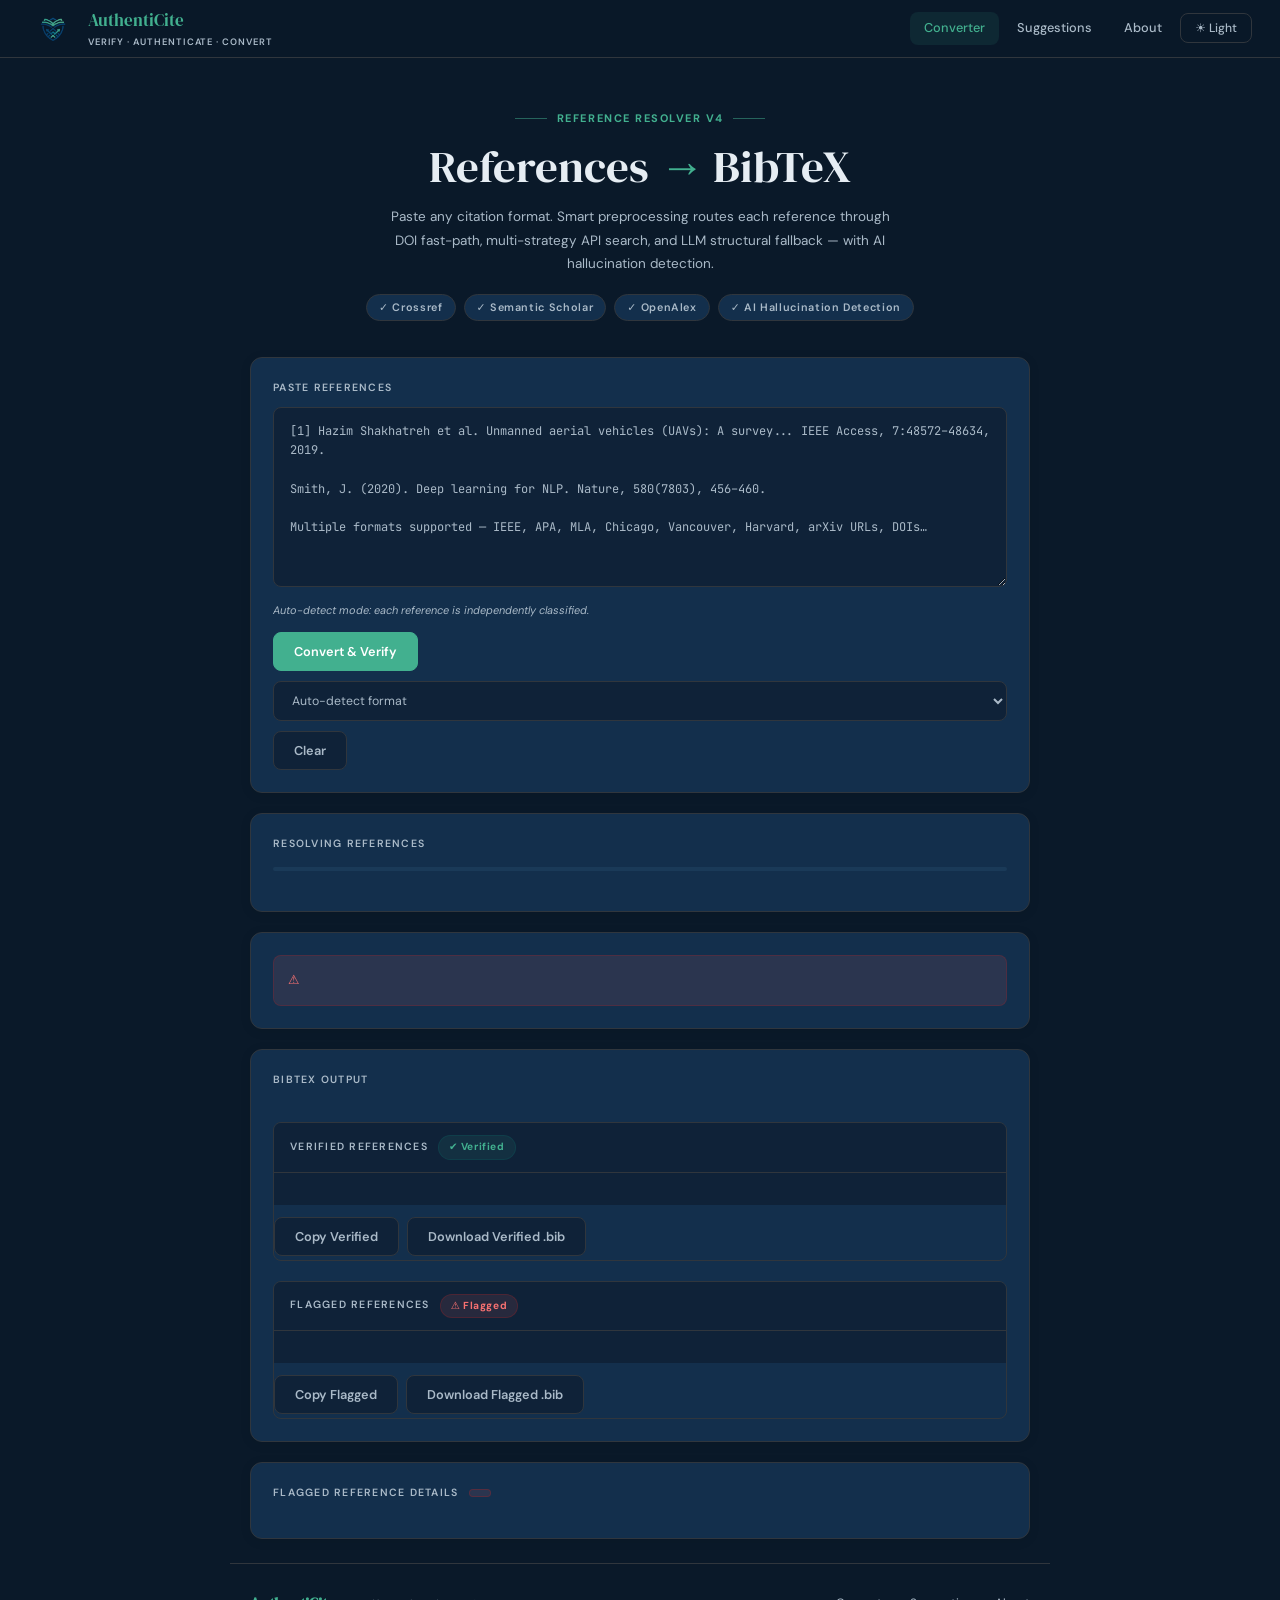
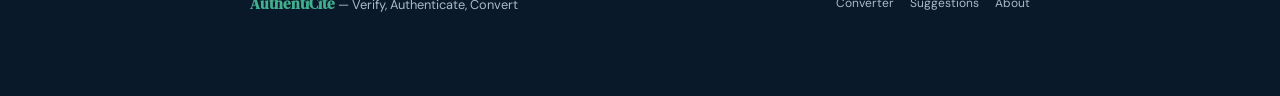
==== commit 584391b5: "Add files via upload" ====
--- a/index.html
+++ b/index.html
@@ -1062,4 +1062,4 @@
 // await updateAuthentiCiteStats(results.length, foundAPICount);
 </script>
 </body>
-</html>
+</html>
--- a/style.css
+++ b/style.css
@@ -1,400 +1,246 @@
-@import url('https://fonts.googleapis.com/css2?family=DM+Mono:ital,wght@0,300;0,400;0,500;1,400&family=Fraunces:ital,opsz,wght@0,9..144,300;0,9..144,600;1,9..144,300&display=swap');
+@import url('https://fonts.googleapis.com/css2?family=DM+Serif+Display:ital@0;1&family=DM+Sans:ital,opsz,wght@0,9..40,300;0,9..40,400;0,9..40,500;0,9..40,600;0,9..40,700;1,9..40,400&family=JetBrains+Mono:wght@300;400;500;600&display=swap');
 
 :root {
-  --bg: #0d0f14;
-  --surface: #13161e;
-  --surface2: #1a1e2a;
-  --border: #252a38;
-  --border-bright: #353d52;
-  --accent: #6ee7b7;
-  --accent2: #818cf8;
-  --accent3: #fbbf24;
-  --text: #e2e8f0;
-  --text-muted: #64748b;
-  --text-dim: #94a3b8;
-  --error: #f87171;
-  --success: #6ee7b7;
-  --warn: #fbbf24;
+  --navy:        #003865;
+  --teal-dark:   #016A6A;
+  --teal-light:  #42B08F;
+  --accent-green:#A6E2C6;
   --radius: 12px;
-  --shadow: 0 4px 32px rgba(0,0,0,0.5);
+  --radius-sm: 8px;
+  --shadow-sm: 0 2px 12px rgba(0,0,0,0.08);
+  --shadow-md: 0 8px 32px rgba(0,0,0,0.12);
+  --shadow-lg: 0 24px 64px rgba(0,0,0,0.16);
+  --font-display: 'DM Serif Display', Georgia, serif;
+  --font-body:    'DM Sans', system-ui, sans-serif;
+  --font-mono:    'JetBrains Mono', 'Fira Mono', monospace;
 }
 
-*, *::before, *::after { box-sizing: border-box; margin: 0; padding: 0; }
-html { font-size: 16px; }
-
-body {
-  background: var(--bg);
-  color: var(--text);
-  font-family: 'DM Mono', monospace;
-  font-weight: 400;
-  min-height: 100vh;
-  display: flex;
-  flex-direction: column;
-  align-items: center;
-  padding: 40px 16px 80px;
-  position: relative;
-  overflow-x: hidden;
+:root[data-theme="light"] {
+  --bg:#F8F7F3; --surface:#FFFFFF; --surface2:#F4F3EF; --surface3:#ECEAE4;
+  --border:#E0DED7; --border-bright:#C8C5BC;
+  --text:#1A1A1A; --text-muted:#666666; --text-dim:#888880; --brand-text:#003865;
+  --action:#016A6A; --action-hover:#015858; --action2:#003865;
+  --success:#016A6A; --warn:#B45309; --error:#B91C1C; --fake:#B91C1C;
+  --fake-dim:rgba(185,28,28,0.07); --accent-dim:rgba(1,106,106,0.08); --accent2:#6366f1;
+  --nav-bg:rgba(248,247,243,0.94); --overlay:rgba(0,0,0,0.5);
 }
 
-.bg-grid {
-  position: fixed;
-  inset: 0;
-  background-image:
-    linear-gradient(rgba(110,231,183,0.03) 1px, transparent 1px),
-    linear-gradient(90deg, rgba(110,231,183,0.03) 1px, transparent 1px);
-  background-size: 40px 40px;
-  pointer-events: none;
-  z-index: 0;
+:root[data-theme="dark"] {
+  --bg:#0A1929; --surface:#132F4C; --surface2:#0F2238; --surface3:#1A3A58;
+  --border:#30363D; --border-bright:#3D4F63;
+  --text:#E6EDF3; --text-muted:#AABAC8; --text-dim:#7A90A8; --brand-text:#42B08F;
+  --action:#42B08F; --action-hover:#55C4A0; --action2:#A6E2C6;
+  --success:#42B08F; --warn:#F59E0B; --error:#F87171; --fake:#F87171;
+  --fake-dim:rgba(248,113,113,0.10); --accent-dim:rgba(66,176,143,0.10); --accent2:#818cf8;
+  --nav-bg:rgba(10,25,41,0.95); --overlay:rgba(255,255,255,0.08);
 }
-.bg-grid::after {
-  content: '';
-  position: fixed;
-  inset: 0;
-  background: radial-gradient(ellipse at 50% 0%, rgba(129,140,248,0.07) 0%, transparent 60%);
-  pointer-events: none;
-}
-
-main {
-  width: 100%;
-  max-width: 820px;
-  display: flex;
-  flex-direction: column;
-  gap: 20px;
-  position: relative;
-  z-index: 1;
-}
-
-/* ── Header ── */
-header {
-  display: flex;
-  align-items: center;
-  gap: 20px;
-  padding: 8px 0 16px;
-}
-.logo-mark {
-  font-family: 'DM Mono', monospace;
-  font-size: 2rem;
-  font-weight: 500;
-  background: rgba(110,231,183,0.08);
-  border: 1px solid rgba(110,231,183,0.2);
-  border-radius: 10px;
-  width: 64px;
-  height: 64px;
-  display: flex;
-  align-items: center;
-  justify-content: center;
-  flex-shrink: 0;
-  letter-spacing: -2px;
-}
-.logo-mark .bracket { color: var(--text-muted); }
-.logo-mark .num { color: var(--accent); }
-
-.header-text h1 {
-  font-family: 'Fraunces', serif;
-  font-size: 2.4rem;
-  font-weight: 600;
-  letter-spacing: -0.5px;
-  color: var(--text);
-  line-height: 1;
-}
-.header-text h1 .arrow { color: var(--accent); font-style: italic; }
-.tagline {
-  margin-top: 8px;
-  color: var(--text-muted);
-  font-size: 0.78rem;
-  line-height: 1.6;
-}
-.badge {
-  display: inline-block;
-  background: rgba(129,140,248,0.12);
-  color: var(--accent2);
-  border: 1px solid rgba(129,140,248,0.25);
-  border-radius: 4px;
-  padding: 1px 6px;
-  font-size: 0.72em;
-  letter-spacing: 0.04em;
-  vertical-align: middle;
-}
-
-/* ── Cards ── */
-.card {
-  background: var(--surface);
-  border: 1px solid var(--border);
-  border-radius: var(--radius);
-  padding: 24px;
-  box-shadow: var(--shadow);
-}
-
-label {
-  display: block;
-  font-size: 0.72rem;
-  font-weight: 500;
-  letter-spacing: 0.12em;
-  text-transform: uppercase;
-  color: var(--text-muted);
-  margin-bottom: 12px;
-}
-.label-icon { display: inline-block; margin-right: 6px; font-size: 0.85em; }
-
-textarea {
-  width: 100%;
-  min-height: 220px;
-  background: var(--surface2);
-  border: 1px solid var(--border);
-  border-radius: 8px;
-  color: var(--text);
-  font-family: 'DM Mono', monospace;
-  font-size: 0.82rem;
-  line-height: 1.7;
-  padding: 14px 16px;
-  resize: vertical;
-  outline: none;
-  transition: border-color 0.2s;
-}
-textarea::placeholder { color: var(--text-muted); opacity: 0.5; }
-textarea:focus { border-color: var(--border-bright); }
-
-.input-actions {
-  display: flex;
-  justify-content: flex-end;
-  gap: 10px;
-  margin-top: 14px;
-}
-
-/* ── Buttons ── */
-.btn-primary, .btn-ghost {
-  display: inline-flex;
-  align-items: center;
-  gap: 7px;
-  border: none;
-  border-radius: 8px;
-  font-family: 'DM Mono', monospace;
-  font-size: 0.82rem;
-  font-weight: 500;
-  cursor: pointer;
-  transition: all 0.18s ease;
-  letter-spacing: 0.03em;
-  padding: 10px 18px;
-}
-.btn-primary { background: var(--accent); color: #0d1117; }
-.btn-primary:hover { background: #a7f3d0; transform: translateY(-1px); }
-.btn-primary:active { transform: translateY(0); }
-.btn-primary:disabled { opacity: 0.5; cursor: not-allowed; transform: none; }
-
-.btn-ghost { background: transparent; color: var(--text-muted); border: 1px solid var(--border); }
-.btn-ghost:hover { border-color: var(--border-bright); color: var(--text-dim); }
-
-.btn-primary.small, .btn-ghost.small { padding: 7px 12px; font-size: 0.76rem; }
-
-/* ── Progress card ── */
-.progress-card { padding: 20px 24px; }
-
-.progress-header {
-  display: flex;
-  align-items: center;
-  gap: 10px;
-  font-size: 0.82rem;
-  color: var(--text-dim);
-  margin-bottom: 16px;
-}
-
-.pulse-dot {
-  width: 8px; height: 8px;
-  border-radius: 50%;
-  background: var(--accent);
-  flex-shrink: 0;
-  animation: pulse 1.2s ease-in-out infinite;
-}
-@keyframes pulse {
-  0%, 100% { opacity: 1; transform: scale(1); }
-  50% { opacity: 0.4; transform: scale(0.7); }
-}
-
-.progress-list {
-  display: flex;
-  flex-direction: column;
-  gap: 6px;
-  margin-bottom: 14px;
-  max-height: 240px;
-  overflow-y: auto;
-}
-
-.progress-item {
-  display: flex;
-  align-items: flex-start;
-  gap: 10px;
-  font-size: 0.76rem;
-  line-height: 1.4;
-  padding: 7px 10px;
-  border-radius: 6px;
-  background: var(--surface2);
-  border: 1px solid var(--border);
-  transition: border-color 0.3s;
-}
-.progress-item.pending  { opacity: 0.4; }
-.progress-item.fetching { border-color: rgba(129,140,248,0.4); opacity: 1; }
-.progress-item.found    { border-color: rgba(110,231,183,0.3); }
-.progress-item.fallback { border-color: rgba(251,191,36,0.3); }
-.progress-item.failed   { border-color: rgba(248,113,113,0.3); }
-
-.pi-icon {
-  font-size: 0.8em;
-  flex-shrink: 0;
-  margin-top: 1px;
-  width: 16px;
-  text-align: center;
-}
-.pi-num {
-  color: var(--text-muted);
-  flex-shrink: 0;
-  min-width: 24px;
-}
-.pi-text { flex: 1; min-width: 0; }
-.pi-title {
-  color: var(--text-dim);
-  white-space: nowrap;
-  overflow: hidden;
-  text-overflow: ellipsis;
-  max-width: 100%;
-  display: block;
-}
-.pi-source {
-  color: var(--text-muted);
-  font-size: 0.7em;
-  display: block;
-  margin-top: 2px;
-}
-.pi-source.src-crossref    { color: var(--accent); }
-.pi-source.src-semantic    { color: var(--accent2); }
-.pi-source.src-local       { color: var(--warn); }
-
-.status-icon-pending  { color: var(--text-muted); }
-.status-icon-fetching { color: var(--accent2); }
-.status-icon-found    { color: var(--accent); }
-.status-icon-fallback { color: var(--warn); }
-.status-icon-failed   { color: var(--error); }
-
-/* spinner for fetching */
-.spin {
-  display: inline-block;
-  animation: spin 0.7s linear infinite;
-}
-@keyframes spin { to { transform: rotate(360deg); } }
-
-.progress-bar-wrap {
-  height: 3px;
-  background: var(--border);
-  border-radius: 99px;
-  overflow: hidden;
-}
-.progress-bar-fill {
-  height: 100%;
-  background: var(--accent);
-  border-radius: 99px;
-  width: 0%;
-  transition: width 0.3s ease;
-}
-
-/* ── Output ── */
-.output-header {
-  display: flex;
-  align-items: center;
-  justify-content: space-between;
-  margin-bottom: 14px;
-}
-.output-header label { margin-bottom: 0; }
-.output-actions { display: flex; gap: 8px; }
-
-pre#bibOutput {
-  background: var(--surface2);
-  border: 1px solid var(--border);
-  border-radius: 8px;
-  padding: 16px;
-  font-family: 'DM Mono', monospace;
-  font-size: 0.8rem;
-  line-height: 1.75;
-  color: var(--text-dim);
-  overflow-x: auto;
-  white-space: pre;
-  max-height: 480px;
-  overflow-y: auto;
-}
-pre#bibOutput .bib-type  { color: var(--accent2); }
-pre#bibOutput .bib-key   { color: var(--accent); }
-pre#bibOutput .bib-field { color: #f0abfc; }
-pre#bibOutput .bib-value { color: var(--text); }
-pre#bibOutput .bib-brace { color: var(--text-muted); }
-
-.stats-bar {
-  margin-top: 12px;
-  font-size: 0.72rem;
-  color: var(--text-muted);
-  letter-spacing: 0.04em;
-  display: flex;
-  gap: 20px;
-  flex-wrap: wrap;
-}
-.stats-bar span { display: flex; align-items: center; gap: 5px; }
-.dot { width: 6px; height: 6px; border-radius: 50%; background: var(--accent); display: inline-block; }
-.dot.warn { background: var(--warn); }
-.dot.err  { background: var(--error); }
-
-/* ── Error card ── */
-.error-card {
-  display: flex;
-  align-items: flex-start;
-  gap: 14px;
-  border-color: rgba(248,113,113,0.3);
-  background: rgba(248,113,113,0.05);
-}
-.error-icon {
-  width: 28px; height: 28px;
-  border-radius: 50%;
-  border: 1.5px solid var(--error);
-  color: var(--error);
-  font-weight: 600;
-  display: flex; align-items: center; justify-content: center;
-  flex-shrink: 0;
-  font-size: 0.9rem;
-}
-.error-card p { color: var(--error); font-size: 0.82rem; line-height: 1.6; padding-top: 4px; }
-
-/* ── Toast ── */
-.toast {
-  position: fixed;
-  bottom: 32px;
-  left: 50%;
-  transform: translateX(-50%) translateY(20px);
-  background: var(--accent);
-  color: #0d1117;
-  font-family: 'DM Mono', monospace;
-  font-size: 0.8rem;
-  font-weight: 500;
-  padding: 10px 22px;
-  border-radius: 999px;
-  opacity: 0;
-  pointer-events: none;
-  transition: opacity 0.2s, transform 0.2s;
-  z-index: 100;
-}
-.toast.show { opacity: 1; transform: translateX(-50%) translateY(0); }
-
-footer {
-  position: relative;
-  z-index: 1;
-  margin-top: 20px;
-  color: var(--text-muted);
-  font-size: 0.72rem;
-  letter-spacing: 0.05em;
-  text-align: center;
-}
-
-::-webkit-scrollbar { width: 6px; height: 6px; }
-::-webkit-scrollbar-track { background: transparent; }
-::-webkit-scrollbar-thumb { background: var(--border-bright); border-radius: 99px; }
-
-@media (max-width: 560px) {
-  header { flex-direction: column; align-items: flex-start; gap: 12px; }
-  .header-text h1 { font-size: 1.8rem; }
-  .output-header { flex-direction: column; align-items: flex-start; gap: 10px; }
-}
+
+*,*::before,*::after{box-sizing:border-box;margin:0;padding:0}
+html{font-size:15px;scroll-behavior:smooth}
+body{background:var(--bg);color:var(--text);font-family:var(--font-body);min-height:100vh;display:flex;flex-direction:column;align-items:center;padding:0 0 80px;transition:background .3s,color .3s;line-height:1.6}
+
+/* NAV */
+.topnav{position:sticky;top:0;z-index:100;width:100%;background:var(--nav-bg);backdrop-filter:blur(20px);-webkit-backdrop-filter:blur(20px);border-bottom:1px solid var(--border);display:flex;align-items:center;justify-content:space-between;padding:0 28px;height:58px}
+.nav-logo{display:flex;align-items:center;gap:10px;text-decoration:none}
+.nav-logo img{height:28px;width:auto}
+.nav-logo-text{font-family:var(--font-display);font-size:1.15rem;color:var(--navy)}
+:root[data-theme="dark"] .nav-logo-text{color:var(--teal-light)}
+.nav-logo-sub{font-size:.62rem;color:var(--text-muted);font-family:var(--font-body);font-weight:600;letter-spacing:.1em;text-transform:uppercase;display:none}
+@media(min-width:600px){.nav-logo-sub{display:block}}
+.nav-links{display:flex;align-items:center;gap:4px}
+.nav-link{background:transparent;border:none;color:var(--text-muted);font-family:var(--font-body);font-size:.85rem;font-weight:500;padding:6px 14px;border-radius:var(--radius-sm);cursor:pointer;transition:all .15s;text-decoration:none;display:inline-flex;align-items:center;gap:5px}
+.nav-link:hover{background:var(--surface3);color:var(--action)}
+.nav-link.active{color:var(--action);background:var(--accent-dim)}
+.nav-link.theme-btn{font-size:.8rem;border:1px solid var(--border)}
+
+/* HERO */
+.hero{text-align:center;padding:52px 24px 36px;max-width:700px;width:100%}
+.hero-eyebrow{font-size:.73rem;font-weight:700;letter-spacing:.14em;text-transform:uppercase;color:var(--action);margin-bottom:14px;display:flex;align-items:center;justify-content:center;gap:10px}
+.hero-eyebrow::before,.hero-eyebrow::after{content:'';display:block;height:1px;width:32px;background:var(--action);opacity:.5}
+.hero-title{font-family:var(--font-display);font-size:clamp(2rem,5vw,3rem);font-weight:400;line-height:1.1;margin-bottom:14px;color:var(--text)}
+.hero-title .arrow{color:var(--action);font-style:italic}
+.hero-sub{color:var(--text-muted);font-size:.9rem;line-height:1.75;max-width:520px;margin:0 auto}
+.hero-badges{display:flex;justify-content:center;gap:8px;flex-wrap:wrap;margin-top:18px}
+.hero-badge{font-size:.72rem;font-weight:600;letter-spacing:.06em;padding:4px 12px;border-radius:100px;border:1px solid var(--border);color:var(--text-muted);background:var(--surface)}
+
+/* MAIN */
+.main{width:100%;max-width:820px;padding:0 20px;display:flex;flex-direction:column;gap:20px}
+
+/* CARDS */
+.card{background:var(--surface);border:1px solid var(--border);border-radius:var(--radius);padding:22px;transition:border-color .2s;box-shadow:var(--shadow-sm)}
+.card:hover{border-color:var(--border-bright)}
+.card-label{font-size:.7rem;color:var(--text-muted);text-transform:uppercase;letter-spacing:.12em;font-weight:600;margin-bottom:10px}
+.card-title{font-family:var(--font-display);font-size:1.3rem;color:var(--text);margin-bottom:6px}
+
+/* FORM */
+textarea{width:100%;background:var(--surface2);border:1px solid var(--border);border-radius:var(--radius-sm);color:var(--text);font-family:var(--font-mono);font-size:.8rem;padding:14px 16px;resize:vertical;min-height:180px;transition:border-color .2s,box-shadow .2s;line-height:1.6}
+textarea:focus{outline:none;border-color:var(--action);box-shadow:0 0 0 3px var(--accent-dim)}
+textarea::placeholder{color:var(--text-muted)}
+input[type="text"],input[type="email"],select{background:var(--surface2);border:1px solid var(--border);border-radius:var(--radius-sm);color:var(--text);font-family:var(--font-body);font-size:.88rem;padding:10px 14px;transition:border-color .2s,box-shadow .2s;width:100%}
+input:focus,select:focus{outline:none;border-color:var(--action);box-shadow:0 0 0 3px var(--accent-dim)}
+input::placeholder{color:var(--text-muted)}
+label{display:block;font-size:.82rem;font-weight:600;color:var(--text);margin-bottom:6px}
+.form-group{margin-bottom:18px}
+.form-hint{font-size:.75rem;color:var(--text-muted);margin-top:5px;font-style:italic}
+
+/* BUTTONS */
+.btn{display:inline-flex;align-items:center;gap:7px;padding:10px 20px;border-radius:var(--radius-sm);font-size:.85rem;font-family:var(--font-body);font-weight:600;cursor:pointer;border:1px solid transparent;transition:all .15s;text-decoration:none;white-space:nowrap}
+.btn-primary{background:var(--action);border-color:var(--action);color:#fff}
+.btn-primary:hover:not(:disabled){background:var(--action-hover);border-color:var(--action-hover);box-shadow:0 4px 16px rgba(1,106,106,0.25);transform:translateY(-1px)}
+.btn-primary:disabled{opacity:.5;cursor:not-allowed}
+.btn-secondary{background:transparent;border-color:var(--action);color:var(--action)}
+.btn-secondary:hover{background:var(--accent-dim)}
+.btn-ghost{background:var(--surface2);border-color:var(--border);color:var(--text-muted)}
+.btn-ghost:hover{border-color:var(--action);color:var(--action);background:var(--accent-dim)}
+
+/* TOOLBAR */
+.toolbar{display:flex;gap:10px;align-items:center;flex-wrap:wrap;margin-top:14px}
+.format-select{background:var(--surface2);border:1px solid var(--border);color:var(--text-muted);border-radius:var(--radius-sm);padding:10px 14px;font-size:.82rem;font-family:var(--font-body);cursor:pointer;transition:border-color .2s}
+.format-select:focus{outline:none;border-color:var(--action)}
+.format-hint{font-size:.73rem;color:var(--text-muted);margin-top:8px;line-height:1.5;font-style:italic;min-height:1.2em}
+
+/* PROGRESS */
+section.hidden{display:none!important}
+.progress-header{display:flex;align-items:center;justify-content:space-between;margin-bottom:14px}
+.progress-label{font-size:.82rem;color:var(--text-muted)}
+.progress-bar{background:var(--surface3);border-radius:4px;height:4px;overflow:hidden;margin-bottom:18px}
+.progress-bar-fill{height:100%;background:linear-gradient(90deg,var(--teal-dark),var(--teal-light));border-radius:4px;transition:width .3s ease;width:0%}
+.progress-list{display:flex;flex-direction:column;gap:8px}
+.progress-item{display:flex;align-items:flex-start;gap:10px;padding:10px 14px;border-radius:var(--radius-sm);background:var(--surface2);border:1px solid var(--border);transition:all .3s}
+.progress-item.found{border-color:var(--success);background:var(--accent-dim)}
+.progress-item.fallback{border-color:var(--warn);background:rgba(180,83,9,.06)}
+.progress-item.fake-item{border-color:var(--fake);background:var(--fake-dim)}
+.pi-icon{font-size:.9rem;width:18px;text-align:center;flex-shrink:0;margin-top:2px}
+.status-icon-pending{color:var(--text-muted)}
+.status-icon-fetching{color:var(--warn)}
+.status-icon-found{color:var(--success)}
+.status-icon-fallback{color:var(--warn)}
+.status-icon-failed{color:var(--error)}
+.pi-num{font-size:.78rem;color:var(--text-muted);flex-shrink:0;min-width:26px;font-family:var(--font-mono)}
+.pi-text{flex:1;min-width:0}
+.pi-title{font-size:.82rem;color:var(--text);display:block;white-space:nowrap;overflow:hidden;text-overflow:ellipsis;font-weight:500}
+.pi-source{font-size:.72rem;color:var(--text-muted);margin-top:2px;display:block}
+.src-crossref{color:var(--success)}
+.src-semantic{color:var(--accent2)}
+.src-openalex{color:#3b82f6}
+.src-local{color:var(--warn)}
+.pi-verify{flex-shrink:0}
+.vfy-badge{font-size:.7rem;padding:3px 8px;border-radius:5px;border:1px solid;cursor:help;font-weight:700;font-family:var(--font-mono)}
+.vfy-ok{background:var(--accent-dim);color:var(--success);border-color:rgba(1,106,106,.3)}
+.vfy-warn{background:rgba(180,83,9,.08);color:var(--warn);border-color:rgba(180,83,9,.3)}
+.vfy-suspect{background:rgba(180,83,9,.08);color:var(--warn);border-color:rgba(180,83,9,.3)}
+.vfy-fake{background:var(--fake-dim);color:var(--fake);border-color:rgba(185,28,28,.3)}
+.pi-strategy{font-size:.68rem;color:var(--accent2);margin-top:2px;display:block}
+
+/* STATS */
+.stats-bar{display:flex;flex-wrap:wrap;gap:12px;font-size:.78rem;color:var(--text-muted);padding:10px 0 0}
+.stats-bar span{display:flex;align-items:center;gap:5px}
+.dot{width:7px;height:7px;border-radius:50%;background:var(--text-muted);display:inline-block}
+
+/* OUTPUT SECTIONS */
+.output-sections{display:flex;flex-direction:column;gap:20px;margin-top:14px}
+.output-section-block{border:1px solid var(--border);border-radius:var(--radius-sm);overflow:hidden}
+.output-section-header{display:flex;align-items:center;gap:10px;padding:12px 16px;background:var(--surface2);border-bottom:1px solid var(--border)}
+.output-section-badge{font-size:.68rem;font-weight:700;letter-spacing:.06em;padding:3px 10px;border-radius:100px}
+.badge-verified{background:var(--accent-dim);color:var(--success);border:1px solid rgba(1,106,106,.25)}
+.badge-flagged{background:var(--fake-dim);color:var(--fake);border:1px solid rgba(185,28,28,.25)}
+.output-section-count{font-size:.75rem;color:var(--text-muted);margin-left:auto}
+pre.bib-output-pre{background:var(--surface2);padding:16px;font-size:.78rem;overflow-x:auto;line-height:1.65;white-space:pre;font-family:var(--font-mono);margin:0}
+.bib-type{color:var(--accent2)}
+.bib-key{color:var(--action)}
+.bib-field{color:var(--warn)}
+.bib-value{color:var(--text)}
+.bib-brace{color:var(--text-muted)}
+.output-actions{display:flex;gap:8px;margin-top:12px;flex-wrap:wrap;padding:0 0 4px}
+
+/* ERROR */
+.error-card{display:flex;align-items:flex-start;gap:10px;background:var(--fake-dim);border:1px solid rgba(185,28,28,.25);border-radius:var(--radius-sm);padding:14px;color:var(--error);font-size:.85rem}
+
+/* UNRESOLVED */
+.unresolved-header-row{display:flex;align-items:center;gap:10px;margin-bottom:14px}
+.unresolved-count-badge{background:var(--fake-dim);color:var(--fake);border:1px solid rgba(185,28,28,.3);border-radius:6px;font-size:.75rem;font-weight:700;padding:3px 10px}
+.unresolved-item{background:var(--surface2);border:1px solid var(--border);border-radius:var(--radius-sm);padding:14px 16px;margin-bottom:10px}
+.unresolved-item.is-fake{border-color:rgba(185,28,28,.4);background:var(--fake-dim)}
+.unresolved-num{color:var(--text-muted);font-size:.8rem;flex-shrink:0;font-family:var(--font-mono)}
+.unresolved-title{font-size:.88rem;color:var(--text);font-weight:500;flex:1;min-width:0}
+.unresolved-ai-badge{font-size:.7rem;padding:3px 10px;border-radius:4px;background:var(--fake-dim);color:var(--fake);border:1px solid rgba(185,28,28,.3);white-space:nowrap;font-weight:700}
+.unresolved-flags{margin:8px 0 0;padding:0 0 0 16px;font-size:.75rem;color:var(--text-muted);list-style:disc;display:flex;flex-direction:column;gap:3px}
+.unresolved-flags li{line-height:1.5}
+.flag-fake{color:var(--fake)}
+.unresolved-raw{font-size:.73rem;color:var(--text-muted);margin-top:8px;padding:8px 10px;background:var(--surface3);border-radius:5px;word-break:break-word;font-family:var(--font-mono)}
+.unresolved-tip{font-size:.74rem;color:var(--text-dim);margin-top:8px;padding:8px 12px;border-left:2px solid var(--warn);background:rgba(180,83,9,.04);border-radius:0 5px 5px 0}
+.ai-signals-list{display:flex;flex-wrap:wrap;gap:4px;margin-top:6px}
+.ai-signal-tag{font-size:.68rem;padding:2px 7px;background:var(--fake-dim);color:var(--fake);border:1px solid rgba(185,28,28,.2);border-radius:4px}
+
+/* MODAL */
+.modal-overlay{display:none;position:fixed;inset:0;background:var(--overlay);backdrop-filter:blur(8px);-webkit-backdrop-filter:blur(8px);z-index:999;align-items:center;justify-content:center;padding:20px}
+.modal-overlay.open{display:flex}
+.modal{background:var(--surface);border:1px solid var(--border);border-radius:var(--radius);padding:32px;max-width:540px;width:100%;max-height:80vh;overflow-y:auto;box-shadow:var(--shadow-lg)}
+.modal h2{font-family:var(--font-display);font-size:1.5rem;font-weight:400;margin-bottom:16px;color:var(--text)}
+.modal p,.modal li{font-size:.85rem;line-height:1.7;color:var(--text-muted);margin-bottom:6px}
+.modal ul{padding-left:18px;margin-bottom:12px}
+.modal strong{color:var(--text)}
+
+/* ANIMATIONS */
+.spin{display:inline-block;animation:spin .7s linear infinite}
+@keyframes spin{to{transform:rotate(360deg)}}
+.toast{position:fixed;bottom:28px;left:50%;transform:translateX(-50%) translateY(16px);background:var(--surface);border:1px solid var(--action);color:var(--action);padding:9px 22px;border-radius:100px;font-size:.82rem;font-weight:600;opacity:0;transition:all .3s;pointer-events:none;z-index:9999;box-shadow:var(--shadow-md)}
+.toast.show{opacity:1;transform:translateX(-50%) translateY(0)}
+
+/* ABOUT PAGE */
+.about-page{width:100%;max-width:820px;padding:0 20px}
+.about-hero{text-align:center;padding:48px 24px 40px}
+.about-avatar{width:90px;height:90px;border-radius:50%;object-fit:cover;border:3px solid var(--action);margin:0 auto 18px;display:block;box-shadow:0 0 0 6px var(--accent-dim),var(--shadow-md)}
+.about-name{font-family:var(--font-display);font-size:2rem;color:var(--text);margin-bottom:6px}
+.about-tagline{color:var(--text-muted);font-size:.92rem;margin-bottom:22px}
+.social-links{display:flex;justify-content:center;gap:12px;flex-wrap:wrap}
+.social-link{display:inline-flex;align-items:center;gap:7px;padding:9px 18px;border-radius:100px;border:1.5px solid var(--border);color:var(--text-muted);text-decoration:none;font-size:.83rem;font-weight:600;transition:all .15s;background:var(--surface)}
+.social-link:hover{border-color:var(--action);color:var(--action);background:var(--accent-dim);transform:translateY(-2px);box-shadow:var(--shadow-sm)}
+.social-link svg{width:16px;height:16px;fill:currentColor;flex-shrink:0}
+.about-section{margin-bottom:24px}
+.about-section h2{font-family:var(--font-display);font-size:1.4rem;color:var(--text);margin-bottom:12px;padding-bottom:8px;border-bottom:1px solid var(--border)}
+.about-section p{color:var(--text-muted);font-size:.9rem;line-height:1.8;margin-bottom:10px}
+.feature-grid{display:grid;grid-template-columns:repeat(auto-fit,minmax(200px,1fr));gap:14px;margin-top:14px}
+.feature-card{background:var(--surface2);border:1px solid var(--border);border-radius:var(--radius-sm);padding:16px 18px}
+.feature-card-icon{font-size:1.4rem;margin-bottom:8px}
+.feature-card h3{font-size:.88rem;font-weight:700;color:var(--text);margin-bottom:5px}
+.feature-card p{font-size:.79rem;color:var(--text-muted);line-height:1.6}
+.api-list{display:flex;flex-wrap:wrap;gap:8px;margin-top:10px}
+.api-chip{padding:5px 14px;border-radius:100px;border:1px solid var(--border);font-size:.78rem;font-weight:600;color:var(--text-muted);background:var(--surface2)}
+
+/* SUGGESTIONS PAGE */
+.suggestions-page{width:100%;max-width:700px;padding:0 20px}
+.captcha-box{background:var(--surface2);border:1px solid var(--border);border-radius:var(--radius-sm);padding:14px 16px}
+.captcha-row{display:flex;align-items:center;gap:12px;margin-bottom:12px}
+.captcha-toggle{width:22px;height:22px;border:2px solid var(--border);border-radius:4px;cursor:pointer;display:flex;align-items:center;justify-content:center;transition:all .15s;flex-shrink:0;background:var(--surface);font-size:.8rem}
+.captcha-toggle.checked{background:var(--action);border-color:var(--action);color:#fff}
+.captcha-label{font-size:.85rem;color:var(--text-muted);flex:1}
+.captcha-brand{font-size:.65rem;color:var(--text-dim);text-align:right;line-height:1.4}
+.math-row{display:flex;align-items:center;gap:10px;flex-wrap:wrap}
+.math-q{font-size:1rem;font-weight:700;color:var(--text);font-family:var(--font-mono);background:var(--surface3);padding:8px 14px;border-radius:var(--radius-sm);border:1px solid var(--border)}
+.math-input{width:90px!important;text-align:center;font-family:var(--font-mono);font-weight:700}
+.captcha-error{color:var(--error);font-size:.78rem;margin-top:8px;display:none}
+.captcha-error.visible{display:block}
+.form-success{text-align:center;padding:48px 24px;display:none}
+.form-success.visible{display:block}
+.form-success-icon{font-size:3rem;margin-bottom:16px}
+.form-success h2{font-family:var(--font-display);font-size:1.6rem;color:var(--text);margin-bottom:8px}
+.form-success p{color:var(--text-muted);font-size:.9rem}
+
+/* FOOTER */
+.site-footer{width:100%;max-width:820px;padding:28px 20px 0;margin-top:24px;border-top:1px solid var(--border);display:flex;align-items:center;justify-content:space-between;flex-wrap:wrap;gap:12px}
+.footer-brand{font-size:.85rem;color:var(--text-muted);font-family:var(--font-body)}
+.footer-brand strong{color:var(--action);font-family:var(--font-display);font-size:1rem}
+.footer-links{display:flex;gap:16px}
+.footer-links a{font-size:.8rem;color:var(--text-muted);text-decoration:none;transition:color .15s}
+.footer-links a:hover{color:var(--action)}
+
+@media(max-width:600px){
+  .topnav{padding:0 16px;height:52px}
+  .hero{padding:36px 16px 24px}
+  .card{padding:16px}
+  .btn{padding:9px 16px;font-size:.82rem}
+  .modal{padding:22px}
+  .site-footer{flex-direction:column;text-align:center}
+  .footer-links{justify-content:center}
+}
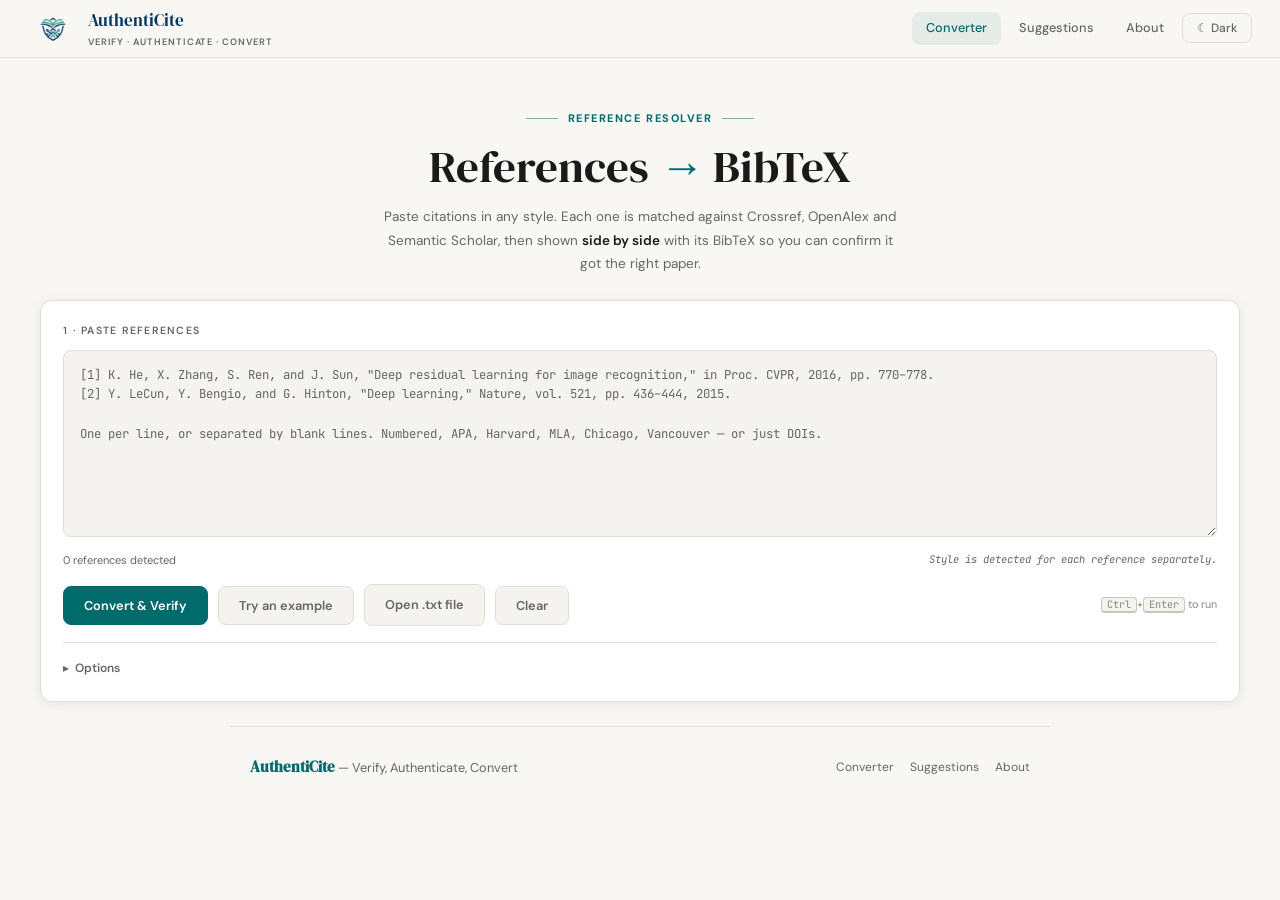
==== commit 36865fb8: "Audit fixes, modular rewrite, and side-by-side reference/BibTeX review - Fix .hidden only applying t" ====
--- a/index.html
+++ b/index.html
@@ -4,121 +4,140 @@
 <meta charset="UTF-8"/>
 <meta name="viewport" content="width=device-width, initial-scale=1.0"/>
 <title>AuthentiCite — Verify, Authenticate, Convert</title>
+<meta name="description" content="Paste references in any style, get verified BibTeX, and check every entry side by side against your original text."/>
+<link rel="icon" href="favicon.png"/>
 <link rel="stylesheet" href="style.css"/>
+<link rel="stylesheet" href="css/converter.css"/>
+<script src="js/theme.js"></script>
 </head>
 <body>
+<a class="skip-link" href="#refInput">Skip to input</a>
 
-<nav class="topnav">
+<nav class="topnav" aria-label="Main">
   <a class="nav-logo" href="index.html">
-    <img src="logo.png" alt="AuthentiCite logo"/>
+    <img src="logo.png" alt="" width="40" height="28"/>
     <div>
       <div class="nav-logo-text">AuthentiCite</div>
       <div class="nav-logo-sub">Verify · Authenticate · Convert</div>
     </div>
   </a>
   <div class="nav-links">
-    <a class="nav-link active" href="index.html">Converter</a>
+    <a class="nav-link active" href="index.html" aria-current="page">Converter</a>
     <a class="nav-link" href="suggestions.html">Suggestions</a>
     <a class="nav-link" href="about.html">About</a>
-    <button class="nav-link theme-btn" id="themeBtn">☀️ Light</button>
+    <button class="nav-link theme-btn" id="themeBtn" type="button">☀ Light</button>
   </div>
 </nav>
 
-<div class="hero">
-  <div class="hero-eyebrow">Reference Resolver v4</div>
+<header class="hero">
+  <div class="hero-eyebrow">Reference resolver</div>
   <h1 class="hero-title">References <span class="arrow">→</span> BibTeX</h1>
-  <p class="hero-sub">Paste any citation format. Smart preprocessing routes each reference through DOI fast-path, multi-strategy API search, and LLM structural fallback — with AI hallucination detection.</p>
-  <div class="hero-badges">
-    <span class="hero-badge">✓ Crossref</span>
-    <span class="hero-badge">✓ Semantic Scholar</span>
-    <span class="hero-badge">✓ OpenAlex</span>
-    <span class="hero-badge">✓ AI Hallucination Detection</span>
-  </div>
-</div>
+  <p class="hero-sub">Paste citations in any style. Each one is matched against Crossref, OpenAlex and Semantic Scholar, then shown <strong>side by side</strong> with its BibTeX so you can confirm it got the right paper.</p>
+</header>
 
-<div class="main">
+<main class="main wide">
 
-  <div class="card">
-    <div class="card-label">Paste references</div>
-    <textarea id="refInput" placeholder="[1] Hazim Shakhatreh et al. Unmanned aerial vehicles (UAVs): A survey... IEEE Access, 7:48572–48634, 2019.&#10;&#10;Smith, J. (2020). Deep learning for NLP. Nature, 580(7803), 456–460.&#10;&#10;Multiple formats supported — IEEE, APA, MLA, Chicago, Vancouver, Harvard, arXiv URLs, DOIs…"></textarea>
-    <div class="format-hint" id="formatHint">Auto-detect mode: each reference is independently classified.</div>
+  <section class="card" aria-labelledby="inLabel">
+    <div class="card-label" id="inLabel">1 · Paste references</div>
+    <textarea id="refInput" rows="8" spellcheck="false" aria-describedby="formatHint"
+      placeholder="[1] K. He, X. Zhang, S. Ren, and J. Sun, &quot;Deep residual learning for image recognition,&quot; in Proc. CVPR, 2016, pp. 770–778.&#10;[2] Y. LeCun, Y. Bengio, and G. Hinton, &quot;Deep learning,&quot; Nature, vol. 521, pp. 436–444, 2015.&#10;&#10;One per line, or separated by blank lines. Numbered, APA, Harvard, MLA, Chicago, Vancouver — or just DOIs."></textarea>
+    <div class="input-meta">
+      <span id="refCount" aria-live="polite">0 references detected</span>
+      <span class="format-hint" id="formatHint"></span>
+    </div>
+
     <div class="toolbar">
-      <button class="btn btn-primary" id="convertBtn"><span>Convert &amp; Verify</span></button>
-      <select class="format-select" id="formatSelect">
-        <option value="auto">Auto-detect format</option>
-        <option value="ieee">IEEE</option>
-        <option value="apa">APA</option>
-        <option value="mla">MLA</option>
-        <option value="chicago">Chicago</option>
-        <option value="vancouver">Vancouver</option>
-        <option value="harvard">Harvard</option>
-      </select>
-      <button class="btn btn-ghost" id="clearBtn">Clear</button>
+      <button class="btn btn-primary" id="convertBtn" type="button"><span>Convert &amp; Verify</span></button>
+      <button class="btn btn-ghost" id="sampleBtn" type="button">Try an example</button>
+      <label class="btn btn-ghost file-btn">Open .txt file<input type="file" id="fileInput" accept=".txt,.md,.bib,.ris,text/plain" hidden></label>
+      <button class="btn btn-ghost" id="clearBtn" type="button">Clear</button>
+      <span class="kbd-hint"><kbd>Ctrl</kbd>+<kbd>Enter</kbd> to run</span>
     </div>
+
+    <details class="options">
+      <summary>Options</summary>
+      <div class="options-grid">
+        <div class="opt">
+          <label for="formatSelect">Reference style</label>
+          <select id="formatSelect" class="format-select">
+            <option value="auto">Auto-detect (per reference)</option>
+            <option value="ieee">IEEE</option><option value="apa">APA</option><option value="mla">MLA</option>
+            <option value="chicago">Chicago</option><option value="vancouver">Vancouver</option><option value="harvard">Harvard</option>
+          </select>
+        </div>
+        <div class="opt">
+          <label for="strictness">Matching strictness</label>
+          <select id="strictness" class="format-select">
+            <option value="lenient">Lenient — accept looser matches</option>
+            <option value="normal" selected>Normal</option>
+            <option value="strict">Strict — only near-exact matches</option>
+          </select>
+        </div>
+        <div class="opt">
+          <label for="keyStyle">Citation keys</label>
+          <select id="keyStyle" class="format-select">
+            <option value="authoryeartitle">smith2020deep</option>
+            <option value="authoryear">smith2020</option>
+          </select>
+        </div>
+        <div class="opt">
+          <label for="concurrency">Parallel lookups: <output id="concurrencyOut">3</output></label>
+          <input type="range" id="concurrency" min="1" max="6" value="3">
+        </div>
+        <fieldset class="opt">
+          <legend>Databases</legend>
+          <label class="chk"><input type="checkbox" id="pCrossref" checked> Crossref</label>
+          <label class="chk"><input type="checkbox" id="pOpenalex" checked> OpenAlex</label>
+          <label class="chk"><input type="checkbox" id="pSemantic" checked> Semantic Scholar</label>
+        </fieldset>
+        <div class="opt">
+          <label for="mailto">Your email (optional)</label>
+          <input type="email" id="mailto" placeholder="you@university.edu" autocomplete="email">
+          <small>Sent only to Crossref/OpenAlex as a courtesy header for faster, more reliable access. Stored in this browser only.</small>
+        </div>
+        <label class="chk opt"><input type="checkbox" id="protectCaps" checked> Protect acronyms in titles — <code>{UAV}</code></label>
+      </div>
+    </details>
+  </section>
+
+  <div class="card hidden" id="errorSection" role="alert">
+    <div class="error-card"><span aria-hidden="true">⚠</span><span id="errorMsg"></span></div>
   </div>
 
-  <!-- Progress -->
-  <div class="card hidden" id="progressSection">
-    <div class="progress-header">
-      <div class="card-label" style="margin:0">Resolving references</div>
-      <span class="progress-label" id="progressLabel"></span>
-    </div>
-    <div class="progress-bar"><div class="progress-bar-fill" id="progressBarFill"></div></div>
-    <div class="progress-list" id="progressList"></div>
-  </div>
-
-  <!-- Error -->
-  <div class="card hidden" id="errorSection">
-    <div class="error-card">
-      <span>⚠</span>
-      <span id="errorMsg"></span>
-    </div>
-  </div>
-
-  <!-- Output -->
-  <div class="card hidden" id="outputSection">
-    <div class="card-label">BibTeX output</div>
-    <div class="stats-bar" id="statsBar"></div>
-    <div class="output-sections" id="outputSections">
-      <!-- Verified section -->
-      <div class="output-section-block" id="verifiedBlock">
-        <div class="output-section-header">
-          <span class="card-label" style="margin:0">Verified References</span>
-          <span class="output-section-badge badge-verified">✔ Verified</span>
-          <span class="output-section-count" id="verifiedCount"></span>
-        </div>
-        <pre class="bib-output-pre" id="bibOutputVerified"></pre>
-        <div class="output-actions">
-          <button class="btn btn-ghost" id="copyVerifiedBtn">Copy Verified</button>
-          <button class="btn btn-ghost" id="downloadVerifiedBtn">Download Verified .bib</button>
-        </div>
-      </div>
-      <!-- Flagged section -->
-      <div class="output-section-block" id="flaggedBlock">
-        <div class="output-section-header">
-          <span class="card-label" style="margin:0">Flagged References</span>
-          <span class="output-section-badge badge-flagged">⚠ Flagged</span>
-          <span class="output-section-count" id="flaggedCount"></span>
-        </div>
-        <pre class="bib-output-pre" id="bibOutputFlagged"></pre>
-        <div class="output-actions">
-          <button class="btn btn-ghost" id="copyFlaggedBtn">Copy Flagged</button>
-          <button class="btn btn-ghost" id="downloadFlaggedBtn">Download Flagged .bib</button>
-        </div>
+  <section class="card hidden" id="resultsSection" aria-labelledby="resLabel">
+    <div class="results-head">
+      <div class="card-label" id="resLabel" style="margin:0">2 · Check each pair</div>
+      <div class="legend" aria-label="Legend">
+        <span><mark class="hit">green</mark> in both</span>
+        <span><mark class="miss">amber</mark> in BibTeX, not in your text</span>
       </div>
     </div>
-  </div>
 
-  <!-- Unresolved detail -->
-  <div class="card hidden" id="unresolvedSection">
-    <div class="unresolved-header-row">
-      <div class="card-label" style="margin:0">Flagged reference details</div>
-      <span class="unresolved-count-badge" id="unresolvedCount"></span>
+    <div class="runbar" id="runbar" hidden>
+      <div class="progress-bar" role="progressbar" aria-valuemin="0" aria-valuemax="100" aria-valuenow="0" id="progressBar"><div class="progress-bar-fill" id="progressBarFill"></div></div>
+      <div class="runbar-row"><span id="progressLabel" aria-live="polite"></span><button class="btn btn-ghost btn-sm" id="cancelBtn" type="button">Cancel</button></div>
     </div>
-    <div id="unresolvedList"></div>
-  </div>
 
-</div>
+    <div class="summary" id="summary" role="group" aria-label="Filter results"></div>
+
+    <div class="export-bar">
+      <div class="opt-inline">
+        <label for="scope">Export</label>
+        <select id="scope" class="format-select">
+          <option value="all">Everything except rejected</option>
+          <option value="verified">Verified + accepted only</option>
+          <option value="accepted">Accepted only</option>
+        </select>
+      </div>
+      <button class="btn btn-ghost btn-sm" id="acceptVerifiedBtn" type="button">✓ Accept all verified</button>
+      <span class="spacer"></span>
+      <button class="btn btn-ghost" id="copyBtn" type="button">Copy .bib</button>
+      <button class="btn btn-primary" id="downloadBtn" type="button">Download .bib</button>
+    </div>
+
+    <div class="rows" id="rows"></div>
+  </section>
+</main>
 
 <footer class="site-footer">
   <div class="footer-brand"><strong>AuthentiCite</strong> — Verify, Authenticate, Convert</div>
@@ -129,937 +148,12 @@
   </div>
 </footer>
 
-<div class="toast" id="toast"></div>
+<div class="toast" id="toast" role="status" aria-live="polite"></div>
 
-<script>
-// ══════════════════════════════════════════════════════════════════════════════
-// SECTION 1: PREPROCESSING
-// ══════════════════════════════════════════════════════════════════════════════
-const ABBREV_MAP = {
-  'uav':'unmanned aerial vehicle','uavs':'unmanned aerial vehicles','iot':'internet of things',
-  'ml':'machine learning','dl':'deep learning','nlp':'natural language processing',
-  'ai':'artificial intelligence','cv':'computer vision','nn':'neural network',
-  'cnn':'convolutional neural network','rnn':'recurrent neural network',
-  'lstm':'long short-term memory','gan':'generative adversarial network',
-  'gpt':'generative pretrained transformer','llm':'large language model',
-  'ids':'intrusion detection system','ips':'intrusion prevention system',
-  'ddos':'distributed denial of service','dos':'denial of service',
-  'vpn':'virtual private network','api':'application programming interface',
-  'gui':'graphical user interface','cpu':'central processing unit','gpu':'graphics processing unit',
-  'fpga':'field programmable gate array','5g':'fifth generation','v2x':'vehicle to everything',
-  'mimo':'multiple input multiple output','ofdm':'orthogonal frequency division multiplexing',
-  'rssi':'received signal strength indicator','manet':'mobile ad hoc network',
-  'vanet':'vehicular ad hoc network','fanet':'flying ad hoc network','rf':'radio frequency',
-  'rl':'reinforcement learning','fl':'federated learning','dnn':'deep neural network',
-  'svm':'support vector machine','knn':'k nearest neighbor','pca':'principal component analysis',
-  'bert':'bidirectional encoder representations from transformers',
-  'iou':'intersection over union','map':'mean average precision',
-  'gps':'global positioning system','slam':'simultaneous localization and mapping',
-  'pid':'proportional integral derivative',
-};
-
-function sanitizeRawInput(raw) {
-  return raw.replace(/[\u2018\u2019]/g,"'").replace(/[\u201C\u201D]/g,'"')
-    .replace(/\u2013|\u2014/g,'-').replace(/[\u200B-\u200D\uFEFF]/g,'')
-    .replace(/[ \t]+/g,' ').replace(/ +\n/g,'\n').trim();
-}
-function extractDOI(str) {
-  const patterns=[/https?:\/\/doi\.org\/(10\.\d{4,9}\/[^\s\)\\"]+)/i,/\bdoi:\s*(10\.\d{4,9}\/[^\s\)\\"]+)/i,/\b(10\.\d{4,9}\/[^\s\)\\"]{4,})/];
-  for(const p of patterns){const m=str.match(p);if(m)return m[1].replace(/[.,;\)\]>]+$/,'');}
-  return null;
-}
-function extractArXiv(str) {
-  const m=str.match(/arxiv[:\s\/]+(\d{4}\.\d{4,5}(?:v\d+)?)/i)||str.match(/https?:\/\/arxiv\.org\/abs\/(\d{4}\.\d{4,5}(?:v\d+)?)/i);
-  return m?m[1]:null;
-}
-
-// ══════════════════════════════════════════════════════════════════════════════
-// SECTION 2: FORMAT DETECTION & PARSING
-// ══════════════════════════════════════════════════════════════════════════════
-function detectFormat(ref) {
-  const s=ref.trim();
-  if(/^\[\d+\]/.test(s))return'ieee';
-  if(/^\d+[\. )]\s+[A-Z]/.test(s))return'vancouver';
-  if(/[A-Z][^.]{2,}\.\s*\(\d{4}[a-z]?\)/.test(s))return'apa';
-  if(/[A-Z][^.]+\.\s*[""\u201C\u201D]/.test(s)&&!/\(\d{4}\)/.test(s.slice(0,80)))return'mla';
-  if(/[A-Z][^.]+\.\s+(?:19|20)\d{2}\.\s/.test(s))return'chicago';
-  if(/[A-Z][^(]+\s\((?:19|20)\d{2}\)\s/.test(s))return'harvard';
-  // Abbreviated/Vancouver style without leading number:
-  // "S. Akhtar and P. Scarf. Forecasting test cricket..." or "Akhtar, S. and Scarf, P. Forecasting..."
-  if(/^[A-Z][A-Za-z'\-]{0,25}[,.]\s+[A-Z]/.test(s)&&/,\s*\d{4}[.\s]/.test(s))return'ieee';
-  return'unknown';
-}
-function splitReferences(raw) {
-  // ════════════════════════════════════════════════════════════════════════
-  // PASS 0 — unicode / whitespace normalisation
-  // ════════════════════════════════════════════════════════════════════════
-  raw = raw
-    .replace(/[\u2018\u2019]/g, "'").replace(/[\u201C\u201D]/g, '"')
-    .replace(/\u2013|\u2014/g, '-').replace(/[\u200B-\u200D\uFEFF]/g, '')
-    .replace(/\t/g, ' ').replace(/[ ]+/g, ' ').replace(/ +\n/g, '\n');
-
-  const rawLines = raw.split('\n');
-
-  // ════════════════════════════════════════════════════════════════════════
-  // PASS 1 — detect dominant marker style, then JOIN soft-wrapped lines
-  //
-  // The key insight: a soft-wrapped continuation line
-  //   • does NOT start a new reference marker ([N] / N. / N))
-  //   • is NOT a blank line
-  //   • is often short (the wrap point was mid-sentence)
-  //
-  // Strategy: scan forward; if a line looks like a continuation of the
-  // previous one, join it with a single space.  Only start a new "logical
-  // line" at a genuine reference boundary marker or a blank line.
-  // ════════════════════════════════════════════════════════════════════════
-
-  // Detect dominant style from the first substantive line
-  const firstNonBlank = rawLines.find(l => l.trim().length > 3) || '';
-  const hasBracketNumbers  = /^\s*\[\d+\]/.test(firstNonBlank);
-  const hasPlainNumbers    = /^\s*\d+[\. )]\s+\S/.test(firstNonBlank);
-  const hasNumberedMarker  = hasBracketNumbers || hasPlainNumbers;
-
-  // Returns true when this line is the START of a new reference
-  function isRefStart(line) {
-    const t = line.trim();
-    if (!t) return false;
-    if (/^\[\d+\]/.test(t))            return true;  // [1], [23]
-    if (/^\d{1,3}[\. )]\s+\S/.test(t)) return true;  // 1. / 1) / 1 
-    if (/^https?:\/\/doi\.org\//.test(t) || /^10\.\d{4,9}\//.test(t)) return true;
-    // For un-numbered styles (APA/MLA/Chicago/Harvard) a line that opens
-    // with "Lastname, Firstname" followed by a year-in-parens on the SAME
-    // logical line is a new ref — but we only trust this when there are NO
-    // numbered markers in the block (to avoid false-positives inside
-    // soft-wrapped IEEE refs where a continuation can start with a name).
-    if (!hasNumberedMarker) {
-      // Full APA/Harvard: "Lastname, F. (2020)." on same line
-      if (/^[A-Z][A-Za-z'\-]{1,25},\s+[A-Z]/.test(t) && /\(\d{4}[a-z]?\)/.test(t)) return true;
-      // Soft-wrapped "Lastname, Initials." style (APA/Chicago)
-      if (/^[A-Z][A-Za-z'\-]{1,25},\s+[A-Z][A-Za-z]*\./.test(t) && !/\(\d{4}\)/.test(t) && !/\b(vol|pp\.|no\.|pages?|journal|in\s)/i.test(t.slice(0,60))) return true;
-      // Abbreviated initials-first style: "S. Akhtar and P. Scarf." or "P. E. Allsopp and S. R. Clarke."
-      // Pattern: starts with single uppercase letter + period + space + optional more initials + capitalized lastname
-      if (/^[A-Z]\.\s+(?:[A-Z]\.\s+)*[A-Z][a-z]/.test(t) && !/^\d/.test(t)) return true;
-    }
-    return false;
-  }
-
-  // Join soft-wrapped lines into logical lines
-  const logicalLines = [];
-  let buf = '';
-  for (const line of rawLines) {
-    const trimmed = line.trim();
-
-    if (trimmed === '') {
-      // Blank line — flush the buffer then emit the blank
-      if (buf) { logicalLines.push(buf); buf = ''; }
-      logicalLines.push('');
-      continue;
-    }
-
-    if (isRefStart(line)) {
-      // Definitive new-ref marker — flush, start fresh
-      if (buf) logicalLines.push(buf);
-      buf = trimmed;
-    } else if (buf === '') {
-      // Nothing accumulated yet — start accumulating
-      buf = trimmed;
-    } else {
-      // Continuation: join onto current buffer
-      // Use a space (not newline) so downstream parsers see one long string
-      buf += ' ' + trimmed;
-    }
-  }
-  if (buf) logicalLines.push(buf);
-
-  // ════════════════════════════════════════════════════════════════════════
-  // PASS 2 — split logical lines into individual reference strings
-  //
-  // Now every logical line is either:
-  //   (a) a complete reference (possibly very long), or
-  //   (b) a blank line separating references (in un-numbered styles)
-  // ════════════════════════════════════════════════════════════════════════
-  const refs = [];
-  let current = '';
-
-  for (const lline of logicalLines) {
-    if (lline === '') {
-      // Blank separator — flush if we have enough content
-      if (current.trim()) {
-        refs.push(current.trim());
-        current = '';
-      }
-      continue;
-    }
-
-    if (isRefStart(lline)) {
-      if (current.trim()) refs.push(current.trim());
-      current = lline;
-    } else {
-      // Continuation of the current ref (shouldn't happen often after pass 1,
-      // but handles edge cases like consecutive non-marker lines)
-      current += current ? ' ' + lline : lline;
-    }
-  }
-  if (current.trim()) refs.push(current.trim());
-
-  // ════════════════════════════════════════════════════════════════════════
-  // PASS 3 — clean up each ref string
-  // ════════════════════════════════════════════════════════════════════════
-  return refs
-    .map(r => r.replace(/\s+/g, ' ').trim())
-    .filter(r => r.length > 10);
-}
-function makeEmptyEntry(raw){return{type:'misc',authors:[],title:'',journal:'',booktitle:'',publisher:'',year:'',volume:'',number:'',pages:'',address:'',editor:'',note:'',doi:'',arxiv:'',raw:raw.trim(),format:'unknown'};}
-function parseAuthorsGeneric(block){
-  if(!block)return[];
-  block=block.replace(/\.\s*$/,'').trim();
-  const raw=block.split(/;\s*|\s+and\s+|\s+&\s+|,\s+(?=(?:[A-Z][a-z]+|[A-Z]\.))/i).filter(Boolean);
-  const authors=[];
-  for(let a of raw){
-    a=a.trim().replace(/\.$/,'');
-    if(!a||a.length<2)continue;
-    if(/et al/i.test(a)){authors.push('others');continue;}
-    if(/,/.test(a)){authors.push(a);continue;}
-    const parts=a.trim().split(/\s+/);
-    if(parts.length>=2)authors.push(`${parts[parts.length-1]}, ${parts.slice(0,-1).join(' ')}`);
-    else authors.push(a);
-  }
-  return authors;
-}
-function parseIEEE(ref){
-  const result=makeEmptyEntry(ref);
-  const withoutNum=ref.replace(/^\s*\[\d+\]\s*/,'').trim();
-  const doiMatch=withoutNum.match(/(?:doi:|https?:\/\/doi\.org\/)(10\.[^\s,]+)/i);
-  if(doiMatch)result.doi=doiMatch[1].replace(/\.$/,'');
-  const arxivMatch=extractArXiv(withoutNum);if(arxivMatch)result.arxiv=arxivMatch;
-  const yearRaw=withoutNum.match(/(?:(?:1st|2nd|3rd|4th)\s+Quart\.?,?\s*|(?:Jan|Feb|Mar|Apr|May|Jun|Jul|Aug|Sep|Oct|Nov|Dec)\.?\s*)?((?:19|20)\d{2})\b/i);
-  if(yearRaw)result.year=yearRaw[1];
-
-  // ── Volume / number / pages (work on raw string regardless of title style) ──
-  const volM=withoutNum.match(/\bvol\.?\s*(\w+)/i);if(volM)result.volume=volM[1];
-  const noM=withoutNum.match(/\bno\.?\s*(\d+)/i);if(noM)result.number=noM[1];
-  // Pages: "7:48572–48634"  OR  "pp. 128–140"  OR  "128–140"
-  const colonPages=withoutNum.match(/\b\d+:([\d]+[–\-][\d]+)\b/);
-  const ppPages=withoutNum.match(/pp\.?\s*([\d]+[–\-][\d]+)/i);
-  const plainPages=withoutNum.match(/,\s*([\d]{1,6}[–\-][\d]{1,6})\s*(?:,|\.|$)/);
-  const rawPages=(colonPages?.[1]||ppPages?.[1]||plainPages?.[1]||'').replace(/–/g,'-');
-  if(rawPages)result.pages=rawPages;
-
-  const quotedTitle=withoutNum.match(/[""\u201C\u201D\u0022]([^""\u201C\u201D\u0022]+)[""\u201C\u201D\u0022]/);
-
-  if(quotedTitle){
-    // ── Quoted-title IEEE style: Authors, "Title," Journal, vol, no, pp, year ──
-    result.title=quotedTitle[1].trim();
-    const openQuoteIdx=withoutNum.indexOf(quotedTitle[0]);
-    const authBlock=withoutNum.slice(0,openQuoteIdx);
-    result.authors=parseAuthorsGeneric(authBlock.replace(/,\s*$/,''));
-    const closeQuoteIdx=openQuoteIdx+quotedTitle[0].length;
-    const afterTitle=withoutNum.slice(closeQuoteIdx).replace(/^[,\s"]+/,'').trim();
-    const jMatch=afterTitle.match(/^([^,]+?)(?:,\s*(?:vol\.|pp\.|no\.|in\s)|\s+vol\b|\s+no\b|\s+pp\b|,\s*\d{4}|\s+(?:19|20)\d{2})/i);
-    if(jMatch){
-      const jCandidate=jMatch[1].trim().replace(/\.$/,'');
-      if(jCandidate.length>1&&!/^\d/.test(jCandidate)){
-        if(/conference|proceedings|workshop|symposium/i.test(jCandidate)){result.booktitle=jCandidate;result.type='inproceedings';}
-        else{result.journal=jCandidate;result.type='article';}
-      }
-    }else{
-      const jFallback=afterTitle.split(/,/)[0].trim().replace(/\.$/,'');
-      if(jFallback.length>2&&!/^\d/.test(jFallback)&&!/^vol/i.test(jFallback)){result.journal=jFallback;result.type='article';}
-    }
-  } else {
-    // ── Unquoted style (IEEE, Vancouver, etc.):
-    //    "Authors. Title. Venue, vol(no):pages, year."
-    //
-    // The fundamental challenge: author blocks and titles are both free text
-    // separated by ". " — we can't use character length alone.
-    //
-    // Reliable signals that a segment is an AUTHOR block (not a title):
-    //   A) Every comma-separated token looks like a person name:
-    //      starts with uppercase, no lowercase connector words
-    //      (a, an, the, of, on, for, in, by, with, using, via, and…)
-    //      and no digits except single initials.
-    //   B) The segment contains " and " joining the last author.
-    //   C) No colon (titles often have "Subtitle: detail").
-    //
-    // Reliable signals that a segment is a TITLE (not authors):
-    //   A) Contains a colon (common in titles, rare in author blocks).
-    //   B) Contains lowercase function words (a, an, the, of, on, for…).
-    //   C) Doesn't look like a name list.
-    //
-    // Strategy: split on ". " — for each segment from the front, decide if
-    // it's author-like. Stop as soon as a segment is title-like.
-
-    function looksLikeNameList(seg) {
-      // Reject immediately if it contains typical title signals
-      if (/:\s*[A-Za-z]/.test(seg)) return false; // has colon → title
-      // Reject if it has typical venue/journal keywords
-      if (/\b(journal|transactions|access|conference|proceedings|computing|letters|review|systems|science|engineering|technology|arxiv|preprint)\b/i.test(seg)) return false;
-      // Reject if it has a year
-      if (/\b(19|20)\d{2}\b/.test(seg)) return false;
-
-      // Split on ", " and " and " to get individual tokens
-      const tokens = seg.split(/,\s+(?:and\s+)?|\s+and\s+/i).map(t => t.trim()).filter(Boolean);
-      if (tokens.length === 0) return false;
-
-      // Every token must look like a person name:
-      //   - starts with uppercase
-      //   - contains no lowercase connector words as standalone tokens
-      //   - has no digits (except single-letter initials like "H")
-      const connectors = new Set(['a','an','the','of','on','for','in','by','with','using','via','based','through','towards','toward']);
-      let nameCount = 0;
-      for (const tok of tokens) {
-        if (!tok) continue;
-        const words = tok.split(/\s+/);
-        // A name token: first word capitalised, no connector words, no digits beyond initials
-        const firstWordCap = /^[A-Z]/.test(words[0]);
-        const hasConnector = words.some(w => connectors.has(w.toLowerCase()) && w.length > 1);
-        const hasDigits = /\d{2,}/.test(tok); // 2+ consecutive digits = not a name
-        if (firstWordCap && !hasConnector && !hasDigits) nameCount++;
-      }
-      // Must have at least one name-like token, and >80% of tokens must be name-like
-      return nameCount > 0 && nameCount / tokens.length >= 0.8;
-    }
-
-    const segments = withoutNum.split(/\.\s+/);
-    if (segments.length >= 2) {
-      let authorEnd = 0;
-      for (let i = 0; i < segments.length - 1; i++) {
-        if (looksLikeNameList(segments[i])) authorEnd = i + 1;
-        else break;
-      }
-
-      const authorRaw = segments.slice(0, authorEnd).join('. ');
-      result.authors = parseAuthorsIEEEUnquoted(authorRaw);
-
-      if (authorEnd < segments.length) {
-        result.title = segments[authorEnd].trim().replace(/\.$/,'');
-      }
-
-      if (authorEnd + 1 < segments.length) {
-        const venueSeg = segments.slice(authorEnd + 1).join('. ').trim();
-        // Match "Journal Name, 16(6):4128-4139" or "Journal Name, vol. 7, pp. 123"
-        const jMatch = venueSeg.match(/^([^,\d][^,]+?)(?:,\s*(?:vol\.?|pp\.?|\d)|\s+\d+\s*[:(])/i);
-        if (jMatch) {
-          const jCandidate = jMatch[1].trim().replace(/\.$/,'');
-          if (jCandidate.length > 2 && !/^\d/.test(jCandidate)) {
-            if (/conference|proceedings|workshop|symposium/i.test(jCandidate)) { result.booktitle=jCandidate; result.type='inproceedings'; }
-            else { result.journal=jCandidate; result.type='article'; }
-          }
-        } else {
-          const jFallback = venueSeg.split(',')[0].trim().replace(/\.$/,'');
-          if (jFallback.length > 2 && !/^\d/.test(jFallback) && !/^(19|20)\d{2}$/.test(jFallback)) {
-            if (/conference|proceedings|workshop|symposium/i.test(jFallback)) { result.booktitle=jFallback; result.type='inproceedings'; }
-            else { result.journal=jFallback; result.type='article'; }
-          }
-        }
-      }
-    }
-  }
-
-  if(!result.type||result.type==='misc')result.type=result.journal?'article':result.booktitle?'inproceedings':'misc';
-  return result;
-}
-
-// Parse authors from unquoted IEEE style where they may be comma-and-space separated
-// e.g. "Hazim Shakhatreh, Ahmad H Sawalmeh, Ala Al-Fuqaha, ... and Mohsen Guizani"
-function parseAuthorsIEEEUnquoted(block){
-  if(!block)return[];
-  block=block.trim().replace(/\.\s*$/,'');
-  // Split on ", and " or " and " boundaries, then on commas between full names
-  // Full-name detection: a token that starts with uppercase and has ≥2 chars
-  const tokens=block.split(/,\s+(?:and\s+)?|(?<!\b[A-Z])\s+and\s+/i).map(t=>t.trim()).filter(Boolean);
-  const authors=[];
-  for(let t of tokens){
-    t=t.replace(/\.$/,'').trim();
-    if(!t||t.length<2)continue;
-    if(/et al/i.test(t)){authors.push('others');continue;}
-    const parts=t.split(/\s+/);
-    if(parts.length>=2){
-      const last=parts[parts.length-1];
-      const first=parts.slice(0,-1).join(' ');
-      authors.push(`${last}, ${first}`);
-    } else {
-      authors.push(t);
-    }
-  }
-  return authors;
-}
-function parseAPA(ref){
-  const result=makeEmptyEntry(ref);
-  const doiMatch=ref.match(/https?:\/\/doi\.org\/(10\.[^\s\)]+)|doi:\s*(10\.[^\s\)]+)/i);
-  if(doiMatch)result.doi=(doiMatch[1]||doiMatch[2]).replace(/[.,)]+$/,'');
-  const arxivMatch=extractArXiv(ref);if(arxivMatch)result.arxiv=arxivMatch;
-  const yearMatch=ref.match(/\((\d{4}[a-z]?)\)/);
-  if(yearMatch)result.year=yearMatch[1].replace(/[a-z]$/,'');
-  if(yearMatch)result.authors=parseAuthorsGeneric(ref.slice(0,ref.indexOf(yearMatch[0])));
-  const afterYear=yearMatch?ref.slice(ref.indexOf(yearMatch[0])+yearMatch[0].length).replace(/^\.\s*/,''):'';
-  const segments=afterYear.split(/\.\s+/);
-  if(segments.length>=1)result.title=segments[0].replace(/\.$/,'').trim();
-  if(segments.length>=2){
-    const jPart=segments[1];
-    const jMatch=jPart.match(/^(.+?),\s*(\d+)(?:\((\d+)\))?,?\s*([\d\s–\-]+)?/);
-    if(jMatch){result.journal=jMatch[1].trim();result.volume=jMatch[2];result.number=jMatch[3]||'';result.pages=(jMatch[4]||'').trim().replace(/–/g,'-');result.type='article';}
-    else{const pubMatch=jPart.match(/^([A-Z].+?)\./);if(pubMatch){result.publisher=pubMatch[1].trim();result.type='book';}}
-  }
-  if(!result.type||result.type==='misc')result.type=result.journal?'article':result.publisher?'book':'misc';
-  return result;
-}
-function parseGenericFallback(ref){
-  const result=makeEmptyEntry(ref);
-  const doiMatch=extractDOI(ref);if(doiMatch)result.doi=doiMatch;
-  const arxivMatch=extractArXiv(ref);if(arxivMatch)result.arxiv=arxivMatch;
-  const yearMatch=ref.match(/\b((?:19|20)\d{2})\b/);if(yearMatch)result.year=yearMatch[1];
-  const quotedTitle=ref.match(/[""\u201C\u201D]([^""\u201C\u201D]{10,})[""]/);
-  if(quotedTitle)result.title=quotedTitle[1].trim();
-  const withoutNum=ref.replace(/^\s*\[\d+\]\s*/,'').replace(/^\s*\d+[\. )]\s*/,'').trim();
-  const firstDot=withoutNum.indexOf('. ');
-  if(firstDot>0&&firstDot<100)result.authors=parseAuthorsGeneric(withoutNum.slice(0,firstDot));
-  return result;
-}
-function parseReference(refStr,overrideFormat){
-  const doi=extractDOI(refStr);const arxiv=extractArXiv(refStr);
-  const fmt=overrideFormat&&overrideFormat!=='auto'?overrideFormat:detectFormat(refStr);
-  let result;
-  if(fmt==='ieee')result=parseIEEE(refStr);
-  else if(fmt==='apa')result=parseAPA(refStr);
-  else result=parseGenericFallback(refStr);
-  result.format=fmt;
-  if(!result.doi&&doi)result.doi=doi;
-  if(!result.arxiv&&arxiv)result.arxiv=arxiv;
-  if(!result.year){const y=refStr.match(/\b((?:19|20)\d{2})\b/);if(y)result.year=y[1];}
-  return result;
-}
-
-// ══════════════════════════════════════════════════════════════════════════════
-// SECTION 3: SIMILARITY
-// ══════════════════════════════════════════════════════════════════════════════
-const STOP_WORDS=new Set(['the','a','an','of','in','on','for','and','to','with','from','is','are','via','its','new','using','toward','towards','how','between','does','their','this','that','these','those','into','by','at','as','be','been','was','were']);
-function normalizeForMatch(s){
-  if(!s)return[];
-  const lower=s.toLowerCase().replace(/[^a-z0-9\s]/g,'').replace(/\s+/g,' ').trim();
-  const words=lower.split(' ').filter(w=>w.length>0);
-  const expanded=[];
-  for(const w of words){if(ABBREV_MAP[w]){expanded.push(w);ABBREV_MAP[w].split(' ').forEach(ew=>expanded.push(ew));}else{expanded.push(w);}}
-  return expanded.filter(w=>w.length>1&&!STOP_WORDS.has(w));
-}
-function titleSimilarity(a,b){
-  if(!a||!b)return 0;
-  const wordsA=normalizeForMatch(a),wordsB=normalizeForMatch(b);
-  if(wordsA.length===0||wordsB.length===0)return 0;
-  const setA=new Set(wordsA),setB=new Set(wordsB);
-  const intersection=[...setA].filter(w=>setB.has(w)).length;
-  const union=new Set([...setA,...setB]).size;
-  return union===0?0:intersection/union;
-}
-function isLikelyAbbreviated(title){if(!title)return false;const words=title.toLowerCase().split(/\s+/);return words.some(w=>ABBREV_MAP[w]||(w.length<=5&&/^[a-z]+$/.test(w)));}
-function getMatchThreshold(parsedTitle){if(isLikelyAbbreviated(parsedTitle))return 0.45;if(parsedTitle&&parsedTitle.split(/\s+/).length<=5)return 0.50;return 0.62;}
-
-// ══════════════════════════════════════════════════════════════════════════════
-// SECTION 4: QUERY STRATEGIES
-// ══════════════════════════════════════════════════════════════════════════════
-function buildQueryStrategies(parsed){
-  const strategies=[];const raw=parsed.raw||'';
-
-  if(parsed.doi)strategies.push({type:'doi',value:parsed.doi});
-  if(parsed.arxiv)strategies.push({type:'arxiv',value:parsed.arxiv});
-
-  // Primary: parsed title + first author — most precise
-  if(parsed.title&&parsed.title.length>10){
-    const firstAuthorLast=(parsed.authors[0]||'').split(',')[0].trim()||(parsed.authors[0]||'').split(/\s+/).pop()||'';
-    strategies.push({type:'title+author',value:parsed.title,author:firstAuthorLast,year:parsed.year});
-    strategies.push({type:'title-only',value:parsed.title});
-  }
-
-  // Raw-string fallback: send the clean raw text (minus reference number)
-  // This works even when local parsing fails badly — the APIs are good at fuzzy matching
-  const cleanRaw=raw.replace(/^\s*\[\d+\]\s*/,'').replace(/^\s*\d+[\. )]\s*/,'').replace(/\s+/g,' ').trim();
-  if(cleanRaw.length>20)strategies.push({type:'raw',value:cleanRaw.slice(0,300)});
-
-  // Try to extract a title directly from the raw string using structural heuristics,
-  // independent of the local parser — catches cases where parseIEEE mis-assigns the title.
-  // In unquoted IEEE style: segments split by ". " where seg[0]=authors, seg[1]=title.
-  // We re-derive it here so even if parseIEEE got it wrong, we still try a good query.
-  if(!parsed.title||parsed.title.length<10){
-    const rawNoNum=cleanRaw;
-    const segs=rawNoNum.split(/\.\s+/);
-    // The title is usually the FIRST segment that contains lowercase connector words
-    // or a colon — i.e. looks like a sentence, not a name list
-    const connectors=/\b(a|an|the|of|on|for|in|by|with|using|via|and|based|through)\b/i;
-    for(let i=1;i<segs.length;i++){
-      const s=segs[i].trim();
-      if(s.length>15&&(connectors.test(s)||/:\s*[A-Za-z]/.test(s))&&!/\b(19|20)\d{2}\b/.test(s)&&!/^\d/.test(s)){
-        strategies.push({type:'raw-title',value:s});
-        break;
-      }
-    }
-    // For Harvard/un-numbered style the title follows the year in parens.
-    // E.g.: "Akhtar, S. and Scarf, P. (2012). Forecasting test cricket…"
-    const afterYearMatch=rawNoNum.match(/(\(\d{4}[a-z]?\)\s*[.,]?\s+)([A-Z][^.]{15,})/);
-    if(afterYearMatch){
-      const candidate=afterYearMatch[2].trim().replace(/\.$/, '');
-      if(!strategies.some(s=>s.value===candidate))
-        strategies.push({type:'raw-title',value:candidate.slice(0,200)});
-    }
-  }
-
-  if(parsed.authors.length>0&&parsed.year){
-    const lastName=(parsed.authors[0]||'').split(',')[0].trim();
-    if(lastName.length>2)strategies.push({type:'author+year',value:`${lastName} ${parsed.year}`});
-  }
-
-  return strategies;
-}
-
-// ══════════════════════════════════════════════════════════════════════════════
-// SECTION 5: API CLIENTS
-// ══════════════════════════════════════════════════════════════════════════════
-const MAILTO='hassanahmed1166@gmail.com';
-async function fetchJSON(url,timeout=9000){try{const res=await fetch(url,{signal:AbortSignal.timeout(timeout)});if(!res.ok)return null;return await res.json();}catch{return null;}}
-
-function crossrefItemToBibtex(item){
-  const TYPE_MAP={'journal-article':'article','book':'book','book-chapter':'incollection','proceedings-article':'inproceedings','conference-paper':'inproceedings','monograph':'book','edited-book':'book','report':'techreport','dissertation':'phdthesis'};
-  let type=TYPE_MAP[item.type]||null;
-  // If API type is unrecognised, infer from available fields rather than blindly using 'misc'
-  if(!type){
-    const containerTitle=item['container-title']?.[0]||'';
-    const hasEvent=!!(item?.event?.name);
-    if(item.volume||item.issue||(containerTitle&&!/conference|proceedings|workshop|symposium/i.test(containerTitle)))type='article';
-    else if(hasEvent||/conference|proceedings|workshop|symposium/i.test(containerTitle))type='inproceedings';
-    else if(item.publisher&&!item.volume)type='book';
-    else type='misc';
-  }
-  const authors=(item.author||[]).map(a=>{const g=a.given||'',f=a.family||'';return f?`${f}, ${g}`:g;});
-  const year=item.published?.['date-parts']?.[0]?.[0]?.toString()||item['published-print']?.['date-parts']?.[0]?.[0]?.toString()||item['published-online']?.['date-parts']?.[0]?.[0]?.toString()||'';
-  const containerTitle=item['container-title']?.[0]||'';
-  const journal=type==='article'?containerTitle:'';
-  const booktitle=(type==='inproceedings'||type==='incollection')?(containerTitle||item?.event?.name||''):'';
-  return{type,authors,title:item.title?.[0]||'',doi:item.DOI||'',journal,booktitle,publisher:item.publisher||'',year,volume:item.volume||'',number:item.issue||'',pages:(item.page||'').replace('--','-'),editor:(item.editor||[]).map(e=>`${e.family||''}, ${e.given||''}`).join(' and '),address:'',note:'',organization:''};
-}
-async function crossrefByDOI(doi){const data=await fetchJSON(`https://api.crossref.org/works/${encodeURIComponent(doi)}?mailto=${MAILTO}`);if(!data?.message)return null;return{bibtex:crossrefItemToBibtex(data.message),apiTitle:data.message.title?.[0]||''};}
-async function crossrefByQuery(query,parsedTitle,isRawStrategy=false){const url=`https://api.crossref.org/works?query.bibliographic=${encodeURIComponent(query)}&rows=5&select=DOI,title,author,published,container-title,volume,issue,page,publisher,type,editor,event,ISBN,ISSN&mailto=${MAILTO}`;const data=await fetchJSON(url);const items=data?.message?.items;if(!items?.length)return null;const threshold=isRawStrategy?0.38:getMatchThreshold(parsedTitle);const matchTarget=isRawStrategy?query:parsedTitle||query;const best=items.map(item=>({item,sim:titleSimilarity(matchTarget,item.title?.[0]||'')})).sort((a,b)=>b.sim-a.sim)[0];if(best.sim<threshold)return null;return{bibtex:crossrefItemToBibtex(best.item),apiTitle:best.item.title?.[0]||'',similarity:best.sim};}
-
-function semanticPaperToBibtex(paper){
-  const authors=(paper.authors||[]).map(a=>{const parts=(a.name||'').trim().split(/\s+/);if(parts.length<2)return a.name||'';return`${parts[parts.length-1]}, ${parts.slice(0,-1).join(' ')}`;});
-  const types=paper.publicationTypes||[];let type='misc';
-  if(types.includes('JournalArticle'))type='article';
-  else if(types.includes('Conference')||types.includes('ConferencePaper'))type='inproceedings';
-  else if(types.includes('Book'))type='book';
-  else if(types.includes('BookSection'))type='incollection';
-  // Field-evidence fallback — don't stay 'misc' if we have enough signal
-  else if(paper.journal?.name)type='article';
-  else if(paper.venue&&/conference|proceedings|workshop|symposium/i.test(paper.venue))type='inproceedings';
-  else if(paper.venue)type='article'; // venue present but not conference-sounding → treat as journal article
-  return{type,authors,title:paper.title||'',journal:type==='article'?(paper.journal?.name||paper.venue||''):'',booktitle:(type==='inproceedings'||type==='incollection')?(paper.venue||paper.publicationVenue?.name||''):'',publisher:'',year:paper.year?.toString()||'',volume:paper.journal?.volume||'',number:'',pages:paper.journal?.pages||'',editor:'',doi:paper.externalIds?.DOI||'',address:'',note:'',organization:''};
-}
-async function semanticByDOI(doi){const fields='title,authors,year,venue,journal,externalIds,publicationTypes,publicationVenue';const data=await fetchJSON(`https://api.semanticscholar.org/graph/v1/paper/DOI:${encodeURIComponent(doi)}?fields=${fields}`);if(!data?.paperId)return null;return{bibtex:semanticPaperToBibtex(data),apiTitle:data.title||''};}
-async function semanticByArXiv(arxivId){const fields='title,authors,year,venue,journal,externalIds,publicationTypes,publicationVenue';const data=await fetchJSON(`https://api.semanticscholar.org/graph/v1/paper/ARXIV:${encodeURIComponent(arxivId)}?fields=${fields}`);if(!data?.paperId)return null;return{bibtex:semanticPaperToBibtex(data),apiTitle:data.title||''};}
-async function semanticByQuery(query,parsedTitle,isRawStrategy=false){const fields='title,authors,year,venue,journal,externalIds,publicationTypes,publicationVenue';const url=`https://api.semanticscholar.org/graph/v1/paper/search?query=${encodeURIComponent(query)}&limit=5&fields=${fields}`;const data=await fetchJSON(url);const papers=data?.data;if(!papers?.length)return null;const threshold=isRawStrategy?0.38:getMatchThreshold(parsedTitle);const matchTarget=isRawStrategy?query:parsedTitle||query;const best=papers.map(p=>({p,sim:titleSimilarity(matchTarget,p.title||'')})).sort((a,b)=>b.sim-a.sim)[0];if(best.sim<threshold)return null;return{bibtex:semanticPaperToBibtex(best.p),apiTitle:best.p.title||'',similarity:best.sim};}
-
-function openAlexWorkToBibtex(work){
-  const authors=(work.authorships||[]).map(a=>{const name=a.author?.display_name||'';const parts=name.trim().split(/\s+/);if(parts.length<2)return name;return`${parts[parts.length-1]}, ${parts.slice(0,-1).join(' ')}`;});
-  const doi=(work.doi||'').replace('https://doi.org/','');const year=work.publication_year?.toString()||'';
-  const OPENALEX_TYPE_MAP={'journal-article':'article','article':'article','book':'book','book-chapter':'incollection','proceedings-article':'inproceedings','conference-paper':'inproceedings','monograph':'book','edited-book':'book','report':'techreport','dissertation':'phdthesis','preprint':'misc'};
-  let type=OPENALEX_TYPE_MAP[work.type]||null;
-  // Field-evidence fallback — infer from what we actually have
-  if(!type){
-    const sourceName=work.primary_location?.source?.display_name||'';
-    if(work.biblio?.volume||(/journal/i.test(work.primary_location?.source?.type||'')))type='article';
-    else if(/conference|proceedings|workshop|symposium/i.test(sourceName))type='inproceedings';
-    else if(sourceName)type='article';
-    else type='misc';
-  }
-  const source=work.primary_location?.source;
-  return{type,authors,title:work.title||work.display_name||'',journal:type==='article'?(source?.display_name||''):'',booktitle:(type==='inproceedings'||type==='incollection')?(source?.display_name||''):'',publisher:source?.host_organization_name||'',year,volume:work.biblio?.volume||'',number:work.biblio?.issue||'',pages:[work.biblio?.first_page,work.biblio?.last_page].filter(Boolean).join('-'),editor:'',doi,address:'',note:'',organization:''};
-}
-async function openAlexByDOI(doi){const data=await fetchJSON(`https://api.openalex.org/works/https://doi.org/${encodeURIComponent(doi)}?mailto=${MAILTO}`);if(!data?.id)return null;return{bibtex:openAlexWorkToBibtex(data),apiTitle:data.title||''};}
-async function openAlexByQuery(query,year,parsedTitle,isRawStrategy=false){const yearFilter=year&&/^\d{4}$/.test(year)?`&filter=publication_year:${year}`:'';const url=`https://api.openalex.org/works?search=${encodeURIComponent(query)}${yearFilter}&per-page=5&mailto=${MAILTO}`;const data=await fetchJSON(url);const works=data?.results;if(!works?.length)return null;const threshold=isRawStrategy?0.38:getMatchThreshold(parsedTitle);const matchTarget=isRawStrategy?query:parsedTitle||query;const best=works.map(w=>({w,sim:titleSimilarity(matchTarget,w.title||w.display_name||'')})).sort((a,b)=>b.sim-a.sim)[0];if(best.sim<threshold)return null;return{bibtex:openAlexWorkToBibtex(best.w),apiTitle:best.w.title||'',similarity:best.sim};}
-
-// ══════════════════════════════════════════════════════════════════════════════
-// SECTION 6: ORCHESTRATOR
-// ══════════════════════════════════════════════════════════════════════════════
-async function lookupEntry(parsed,onStatus){
-  const strategies=buildQueryStrategies(parsed);const parsedTitle=parsed.title||'';
-  if(parsed.doi){
-    onStatus('fetching','DOI found — querying 3 APIs in parallel…');
-    const[cr,ss,oa]=await Promise.all([crossrefByDOI(parsed.doi),semanticByDOI(parsed.doi),openAlexByDOI(parsed.doi)]);
-    if(cr)return{entry:cr.bibtex,source:'crossref',apiTitle:cr.apiTitle,strategy:'doi'};
-    if(ss)return{entry:ss.bibtex,source:'semantic',apiTitle:ss.apiTitle,strategy:'doi'};
-    if(oa)return{entry:oa.bibtex,source:'openalex',apiTitle:oa.apiTitle,strategy:'doi'};
-    onStatus('fetching','DOI not found — trying title search…');
-  }
-  if(parsed.arxiv){
-    onStatus('fetching','arXiv ID found — looking up preprint…');
-    const ss=await semanticByArXiv(parsed.arxiv);
-    if(ss)return{entry:ss.bibtex,source:'semantic',apiTitle:ss.apiTitle,strategy:'arxiv'};
-  }
-  const titleStrategies=strategies.filter(s=>!['doi','arxiv'].includes(s.type));
-  for(const strat of titleStrategies){
-    const stratLabel={'title+author':'parsed title + author','raw':'raw reference string','title-only':'title only','author+year':'author + year','raw-title':'extracted title'}[strat.type]||strat.type;
-    onStatus('fetching',`Searching by ${stratLabel} across 3 APIs…`);
-    const query=strat.value;
-    // For raw/raw-title strategies the parsedTitle may be garbage (mis-parsed),
-    // so we lower the threshold and let the API result's own title be the match target.
-    const isRawStrategy=strat.type==='raw'||strat.type==='raw-title'||strat.type==='author+year';
-    const titleForMatch=(!isRawStrategy&&parsedTitle)||query;
-    const[cr,ss,oa]=await Promise.all([
-      crossrefByQuery(query,titleForMatch,isRawStrategy),
-      semanticByQuery(query,titleForMatch,isRawStrategy),
-      openAlexByQuery(query,parsed.year,titleForMatch,isRawStrategy)
-    ]);
-    const candidates=[cr&&{...cr,source:'crossref'},ss&&{...ss,source:'semantic'},oa&&{...oa,source:'openalex'}].filter(Boolean).sort((a,b)=>(b.similarity||0)-(a.similarity||0));
-    if(candidates.length>0){const best=candidates[0];return{entry:best.bibtex,source:best.source,apiTitle:best.apiTitle,strategy:strat.type,similarity:best.similarity};}
-  }
-  onStatus('fallback','Not found in any API — using local parser…');
-  return{entry:parsed,source:'local',apiTitle:'',strategy:'local'};
-}
-
-async function lookupAllReferences(raw,overrideFormat,onItemUpdate,onProgress){
-  const refStrings=splitReferences(raw).filter(r=>r.trim());
-  if(!refStrings.length)throw new Error('No references detected.\nSupported: APA, MLA, Chicago, IEEE ([1] …), Vancouver (1. …), Harvard, arXiv, DOI.\nTip: each reference should start on a new line.');
-  const parsed=refStrings.map(r=>parseReference(r,overrideFormat));
-  const results=[];
-  for(let i=0;i<parsed.length;i++){
-    onItemUpdate(i,'fetching','Fetching…','',null,'');
-    const{entry,source,apiTitle,strategy,similarity}=await lookupEntry(parsed[i],(state,msg)=>onItemUpdate(i,state,msg,'',null,''));
-    let verifyResult=verifyEntry(entry,source,parsed[i].title||'',apiTitle||entry.title||'');
-    if(source==='local'&&(verifyResult.verdict==='suspect'||verifyResult.verdict==='fake')){
-      onItemUpdate(i,'fetching','Running LLM structural check…','',null,'');
-      try{const llmResult=await llmStructuralCheck(parsed[i].raw||'',entry);
-        if(llmResult?.structurePlausible===true){if(verifyResult.verdict==='fake')verifyResult.verdict='suspect';else if(verifyResult.verdict==='suspect')verifyResult.verdict='warn';verifyResult.flags.push(`LLM structural check: internally consistent (${llmResult.confidence} confidence)`);verifyResult.score=Math.min(verifyResult.score+18,80);}
-        else if(llmResult?.structurePlausible===false){verifyResult.flags.push(`LLM structural check: ${llmResult.reason}`);}
-      }catch(_){}
-    }
-    const strategyLabel={'doi':'via DOI','arxiv':'via arXiv','title+author':'via title+author search','raw':'via raw string search','title-only':'via title search','author+year':'via author+year search','local':'local parser'}[strategy]||'';
-    const state=source==='local'?'fallback':'found';
-    onItemUpdate(i,state,parsed[i].title||parsed[i].raw?.slice(0,60)||`Reference ${i+1}`,source,verifyResult,strategyLabel);
-    results.push({entry,source,original:parsed[i],verify:verifyResult,apiTitle,strategy});
-    onProgress(i+1,parsed.length);
-    if(i<parsed.length-1)await sleep(200);
-  }
-  const bibtexEntries=results.map(r=>entryToBibtex(r.entry));
-  const bibtex=bibtexEntries.join('\n\n');
-  const stats={total:results.length,crossref:results.filter(r=>r.source==='crossref').length,semantic:results.filter(r=>r.source==='semantic').length,openalex:results.filter(r=>r.source==='openalex').length,local:results.filter(r=>r.source==='local').length,ok:results.filter(r=>r.verify?.verdict==='ok').length,warn:results.filter(r=>r.verify?.verdict==='warn').length,suspect:results.filter(r=>r.verify?.verdict==='suspect').length,fake:results.filter(r=>r.verify?.verdict==='fake').length};
-  const unresolved=results.map((r,i)=>({...r,index:i+1})).filter(r=>r.source==='local'||r.verify?.verdict==='fake'||r.verify?.verdict==='suspect');
-  
-  // Split into verified and flagged
-  const verifiedResults=results.filter((r,i)=>r.verify?.verdict==='ok'||r.verify?.verdict==='warn');
-  const flaggedResults=results.filter((r,i)=>r.verify?.verdict==='fake'||r.verify?.verdict==='suspect'||r.source==='local');
-  const verifiedBibtex=verifiedResults.map(r=>entryToBibtex(r.entry)).join('\n\n');
-  const flaggedBibtex=flaggedResults.map(r=>entryToBibtex(r.entry)).join('\n\n');
-  
-  return{bibtex,verifiedBibtex,flaggedBibtex,verifiedResults,flaggedResults,results,stats,unresolved};
-}
-function sleep(ms){return new Promise(r=>setTimeout(r,ms));}
-
-// ══════════════════════════════════════════════════════════════════════════════
-// SECTION 7: VERIFICATION
-// ══════════════════════════════════════════════════════════════════════════════
-const AI_TITLE_PATTERNS=[
-  {pat:/\bexploring\s+the\s+(role|impact|effect|influence|relationship|dynamics|interplay)\s+of\b/i,weight:3,msg:'AI template: "Exploring the [X] of"'},
-  {pat:/\ba\s+(comprehensive|systematic|scoping|thematic|narrative|integrative|critical)\s+(review|analysis|study|investigation|examination|synthesis|overview)\s+(of|on|into)\b/i,weight:3,msg:'AI template: "A [adj] review/analysis of"'},
-  {pat:/\btoward[s]?\s+(a|an|the)\s+(framework|model|understanding|approach|taxonomy|ontology|theory|paradigm)\b/i,weight:3,msg:'AI template: "Towards a [framework/model]"'},
-  {pat:/\ban?\s+(empirical|qualitative|quantitative|mixed[\s-]method)\s+(study|investigation|analysis|exploration|inquiry|examination)\s+(of|on|into)\b/i,weight:3,msg:'AI template: "An empirical study of"'},
-  {pat:/\bthe\s+(nexus|interplay|intersection|confluence|synergy|nexus|interface|dynamics)\s+(of|between)\b/i,weight:3,msg:'AI template: "The nexus/interplay of"'},
-  {pat:/\b(unveiling|navigating|harnessing|leveraging|unpacking|unraveling|demystifying|reimagining)\b.*\b(era|landscape|paradigm|ecosystem|frontier)\b/i,weight:3,msg:'AI buzzword combination detected'},
-  {pat:/\b(challenges?|opportunities?)\s+and\s+(opportunities?|challenges?)\s+(in|of|for)\b/i,weight:3,msg:'AI cliché: "challenges and opportunities"'},
-  {pat:/\b(role|impact|influence|effect)\s+of\s+\w+\s+on\s+(performance|behavior|outcome|satisfaction|intention|adoption|engagement|trust)\b/i,weight:2,msg:'AI pattern: [X] effect on [generic outcome]'},
-  {pat:/\breview\s+of\s+the\s+(literature|existing\s+literature|current\s+literature)\b/i,weight:3,msg:'AI template: "review of the literature"'},
-  {pat:/\btoward\s+a\s+better\s+(understanding|model|framework)\b/i,weight:3,msg:'AI template: "toward a better understanding"'},
-  {pat:/\bin\s+the\s+(digital\s+age|era\s+of|age\s+of|context\s+of)\b/i,weight:2,msg:'AI cliché: "in the digital age"'},
-];
-const FAKE_JOURNAL_PATTERNS=[/\b(international\s+journal\s+of\s+(advanced|innovative|modern|global|universal|emerging|progressive|interdisciplinary)\s+(research|studies|science|knowledge|engineering))\b/i,/\b(global\s+journal\s+of\s+(computer\s+science|management|business|engineering|humanities))\b/i,/\b(iosr\s+journal)\b/i,/\b(ijarcsse|ijarcce|ijetae|ijeset|ijltemas|ijsr)\b/i];
-const KNOWN_LEGITIMATE_VENUES=new Set(['nature','science','cell','lancet','jama','bmj','plos','ieee','acm','springer','elsevier','wiley','oxford','cambridge','harvard','mit','stanford','ieee transactions','ieee communications','ieee network','ieee access','ieee journal','ieee letters','ieee systems','ieee signal','ieee communications surveys and tutorials','ieee commun. surveys tuts.','ieee commun. surveys','ieee commun. lett.','ieee trans. commun.','ieee trans. wireless commun.','ieee wireless commun.','ieee trans. veh. technol.','ieee trans. mob. comput.','ieee internet of things','ieee iot journal','acm computing surveys','acm transactions','communications of the acm','infocom','sigcomm','mobicom','globecom','icc','vtc','wcnc','pimrc','nature communications','scientific reports','physical review','proceedings of the ieee','information systems research','mis quarterly','management science','new england journal of medicine','transactions on services computing','ieee transactions on services computing']);
-function isLikelyLegitimateVenue(venue){const vl=(venue||'').toLowerCase().trim();if(!vl)return false;for(const v of KNOWN_LEGITIMATE_VENUES){if(vl.includes(v)||v.includes(vl.split(' ')[0]))return true;}if(vl.startsWith('ieee'))return true;if(/\b(acm|springer|elsevier|wiley|oxford|cambridge)\b/i.test(venue))return true;return false;}
-function isValidDOI(doi){return doi?/^10\.\d{4,9}\/\S+/.test(doi.trim()):null;}
-function isPlausibleYear(year){if(!year)return null;const y=parseInt(year,10);return y>=1800&&y<=new Date().getFullYear()+1;}
-function isPlausibleVolume(volume,year){if(!volume||!year)return null;const v=parseInt(volume,10),y=parseInt(year,10);if(isNaN(v)||isNaN(y))return null;return v>=1&&v<=(y-1900+50);}
-function isPlausiblePages(pages){if(!pages)return null;if(/^[eEsS]?\d+$/.test(pages.trim()))return true;const m=pages.match(/(\d+)\s*[-–]\s*(\d+)/);if(!m)return null;const s=parseInt(m[1]),e=parseInt(m[2]);return e>=s&&(e-s)<2000;}
-function isTitleExactMatch(a,b){if(!a||!b)return false;const norm=s=>s.toLowerCase().replace(/[^a-z0-9\s]/g,'').replace(/\s+/g,' ').trim();return norm(a)===norm(b);}
-
-function verifyEntry(entry,source,originalTitle,apiTitle){
-  const flags=[],aiSignals=[],checks={};
-  const titleToCheck=originalTitle||entry.title||'';
-  const resolvedApiTitle=apiTitle||entry.title||'';
-  const venue=(entry.journal||entry.booktitle||'').trim();
-  const venueIsIEEE=/\bieee\b/i.test(venue)||/\bieee\b/i.test(titleToCheck);
-  if(source!=='local'){
-    const exactMatch=isTitleExactMatch(titleToCheck,resolvedApiTitle);
-    const simScore=titleSimilarity(titleToCheck,resolvedApiTitle);
-    if(exactMatch||simScore>=0.75){checks.apiVerified=true;checks.titleMatchStrict=true;}
-    else if(simScore>=0.50){checks.apiVerified=true;checks.titleMatchStrict=false;flags.push(`API found similar title (${Math.round(simScore*100)}%) — verify manually`);}
-    else if(simScore>=0.35){checks.apiVerified='partial';checks.titleMatchStrict=false;flags.push(`Loose API match (${Math.round(simScore*100)}%) — may be a different paper`);}
-    else{checks.apiVerified=false;checks.titleMatchStrict=false;flags.push(`API match too loose (${Math.round(simScore*100)}%) — not confirmed`);}
-  }else{checks.apiVerified=false;checks.titleMatchStrict=false;flags.push('Not found in Crossref, Semantic Scholar, or OpenAlex');}
-  if(entry.doi){checks.doi=isValidDOI(entry.doi);if(!checks.doi)flags.push(`Malformed DOI: "${entry.doi}"`);}
-  else{checks.doi=null;const y=parseInt(entry.year,10);if(!isNaN(y)&&y>=2000&&source==='local')flags.push('No DOI — post-2000 papers almost always have one');}
-  const yearOk=isPlausibleYear(entry.year);checks.year=yearOk;
-  if(yearOk===false)flags.push(`Implausible year: "${entry.year}"`);
-  if(yearOk===null)flags.push('Year missing');
-  if(entry.volume&&entry.year){const volOk=isPlausibleVolume(entry.volume,entry.year);checks.volume=volOk;if(volOk===false)flags.push(`Implausible volume (${entry.volume}) for year ${entry.year}`);}
-  if(entry.pages){checks.pages=isPlausiblePages(entry.pages);if(checks.pages===false)flags.push(`Suspicious page range: "${entry.pages}"`);}
-  if(titleToCheck&&!venueIsIEEE){
-    let totalWeight=0;
-    for(const{pat,weight,msg}of AI_TITLE_PATTERNS){if(pat.test(titleToCheck)){aiSignals.push(msg);totalWeight+=weight;}}
-    checks.aiTitle=aiSignals.length===0;
-    if(totalWeight>=6)flags.push(`STRONG AI hallucination pattern in title (${aiSignals.length} signals)`);
-    else if(totalWeight>=3)flags.push(`AI-template phrasing in title: ${aiSignals[0]}`);
-    if(titleToCheck.split(/\s+/).length<=4){const genericWords=['study','review','analysis','research','paper','work','approach'];if(genericWords.some(w=>titleToCheck.toLowerCase().includes(w))){flags.push('Suspiciously short and generic title');aiSignals.push('Short generic title');}}
-  }else{checks.aiTitle=true;}
-  if(!entry.authors?.length){flags.push('No authors found');checks.authors=false;}
-  else{const badAuthors=entry.authors.filter(a=>/^\s*[A-Z]\.\s*$/.test(a)||/\d/.test(a)||/^(Dr|Prof|Mr|Mrs|Ms)\.\s/i.test(a));checks.authors=badAuthors.length===0;badAuthors.slice(0,2).forEach(a=>flags.push(`Suspicious author name: "${a}"`));if(entry.authors.length>30)flags.push(`Unusually high author count (${entry.authors.length})`);}
-  if(venue){let predatory=FAKE_JOURNAL_PATTERNS.some(p=>p.test(venue));checks.journal=!predatory;if(predatory)flags.push(`Predatory/fake journal pattern: "${venue}"`);else if(source==='local'&&!isLikelyLegitimateVenue(venue)&&entry.type==='article')flags.push(`Unrecognized journal — verify: "${venue.slice(0,50)}"`);}
-  else if(entry.type==='article'){checks.journal=null;flags.push('Journal name could not be parsed');}
-  if(entry.type==='article'&&!entry.journal&&!entry.booktitle)flags.push('Article without journal/venue');
-  if(entry.type==='book'&&!entry.publisher&&!entry.doi)flags.push('Book without publisher or DOI');
-  checks.consistency=!flags.some(f=>f.includes('Article without')||f.includes('Book without'));
-  const notConfirmed=checks.apiVerified===false;const strongAI=aiSignals.length>=2;
-  checks.notFake=!(notConfirmed&&strongAI);
-  const weights={apiVerified:35,titleMatchStrict:20,doi:10,year:8,aiTitle:10,authors:7,journal:5,pages:3,consistency:2};
-  let score=0,totalW=0;
-  for(const[key,weight]of Object.entries(weights)){const val=checks[key];totalW+=weight;if(val===true)score+=weight;else if(val==='partial')score+=weight*0.4;else if(val===null)score+=weight*0.5;}
-  const finalScore=Math.round((score/totalW)*100);
-  let verdict;
-  const isHighAI=aiSignals.length>=2||(aiSignals.length>=1&&notConfirmed);
-  if(notConfirmed&&isHighAI)verdict='fake';
-  else if(finalScore>=68&&checks.apiVerified===true)verdict='ok';
-  else if(finalScore>=42||checks.apiVerified==='partial'||checks.apiVerified===true)verdict='warn';
-  else verdict='suspect';
-  return{verdict,score:finalScore,flags,aiSignals,checks};
-}
-
-// ══════════════════════════════════════════════════════════════════════════════
-// SECTION 8: BIBTEX OUTPUT
-// ══════════════════════════════════════════════════════════════════════════════
-function makeCiteKey(entry){
-  const firstAuthor=entry.authors?.[0]||'unknown';
-  const lastName=firstAuthor.split(',')[0].replace(/\s+/g,'').toLowerCase().normalize('NFD').replace(/[\u0300-\u036f]/g,'').replace(/[^a-z]/g,'');
-  const year=entry.year||'0000';
-  const stop=new Set(['the','a','an','of','in','on','for','and','to','with','from','is','are','via','its','new','using','toward','towards']);
-  const titleWords=(entry.title||entry.booktitle||'').split(/\s+/).map(w=>w.toLowerCase().replace(/[^a-z]/g,''));
-  const tw=titleWords.find(w=>w.length>2&&!stop.has(w))||'ref';
-  return`${lastName}${year}${tw}`;
-}
-function entryToBibtex(entry){
-  const key=makeCiteKey(entry);const fields=[];
-  const add=(n,v)=>{if(v&&String(v).trim())fields.push([n,String(v).trim()]);};
-  if(entry.authors?.length)add('author',entry.authors.join(' and '));
-  add('title',entry.title);
-  if(entry.type==='article'){add('journal',entry.journal);add('volume',entry.volume);add('number',entry.number);add('pages',entry.pages);add('doi',entry.doi);}
-  else if(entry.type==='book'){add('publisher',entry.publisher);add('address',entry.address);add('doi',entry.doi);}
-  else if(entry.type==='incollection'||entry.type==='inproceedings'){add('booktitle',entry.booktitle);add('editor',entry.editor);add('pages',entry.pages);add('publisher',entry.publisher);add('organization',entry.organization);add('doi',entry.doi);}
-  else{
-    // misc / techreport / phdthesis / unknown — write every field we actually have
-    // so a mis-typed entry still gets all its metadata rather than just doi
-    add('journal',entry.journal);add('booktitle',entry.booktitle);
-    add('volume',entry.volume);add('number',entry.number);add('pages',entry.pages);
-    add('publisher',entry.publisher);add('address',entry.address);
-    add('editor',entry.editor);add('organization',entry.organization);
-    add('doi',entry.doi);
-  }
-  add('year',entry.year);if(entry.note)add('note',entry.note);
-  const fieldLines=fields.filter(([,v])=>v).map(([k,v])=>`  ${k} = {${v}}`).join(',\n');
-  return`@${entry.type}{${key},\n${fieldLines}\n}`;
-}
-
-// ══════════════════════════════════════════════════════════════════════════════
-// SECTION 9: LLM VALIDATOR
-// ══════════════════════════════════════════════════════════════════════════════
-async function llmStructuralCheck(rawRef,parsedEntry){
-  try{
-    const prompt=`You are a reference bibliography validator. A reference was NOT found in Crossref, Semantic Scholar, or OpenAlex. Assess whether its fields are internally self-consistent and structurally plausible — you are NOT asked to verify whether the paper exists.\n\nReference text:\n"""\n${rawRef.slice(0,600)}\n"""\n\nParsed fields:\n- Title: ${parsedEntry.title||'(not parsed)'}\n- Authors: ${(parsedEntry.authors||[]).join(', ')||'(not parsed)'}\n- Journal: ${parsedEntry.journal||'(not parsed)'}\n- Year: ${parsedEntry.year||'(not parsed)'}\n- Volume: ${parsedEntry.volume||'(not parsed)'}\n- Pages: ${parsedEntry.pages||'(not parsed)'}\n\nRespond ONLY with a JSON object, no markdown:\n{"structurePlausible": true|false, "confidence": "high"|"medium"|"low", "reason": "one sentence"}`;
-    const res=await fetch('https://api.anthropic.com/v1/messages',{method:'POST',headers:{'Content-Type':'application/json'},body:JSON.stringify({model:'claude-haiku-4-5-20251001',max_tokens:150,messages:[{role:'user',content:prompt}]})});
-    if(!res.ok)return null;
-    const data=await res.json();
-    const text=(data.content||[]).map(c=>c.text||'').join('').trim();
-    return JSON.parse(text.replace(/```json|```/g,'').trim());
-  }catch{return null;}
-}
-
-// ══════════════════════════════════════════════════════════════════════════════
-// SECTION 10: UI CONTROLLER
-// ══════════════════════════════════════════════════════════════════════════════
-const refInput=document.getElementById('refInput');
-const formatSelect=document.getElementById('formatSelect');
-const convertBtn=document.getElementById('convertBtn');
-const clearBtn=document.getElementById('clearBtn');
-const outputSection=document.getElementById('outputSection');
-const progressSection=document.getElementById('progressSection');
-const errorSection=document.getElementById('errorSection');
-const unresolvedSection=document.getElementById('unresolvedSection');
-const errorMsg=document.getElementById('errorMsg');
-const statsBar=document.getElementById('statsBar');
-const progressList=document.getElementById('progressList');
-const progressLabel=document.getElementById('progressLabel');
-const progressBarFill=document.getElementById('progressBarFill');
-const toast=document.getElementById('toast');
-const unresolvedList=document.getElementById('unresolvedList');
-const unresolvedCount=document.getElementById('unresolvedCount');
-const themeBtn=document.getElementById('themeBtn');
-const bibOutputVerified=document.getElementById('bibOutputVerified');
-const bibOutputFlagged=document.getElementById('bibOutputFlagged');
-const verifiedBlock=document.getElementById('verifiedBlock');
-const flaggedBlock=document.getElementById('flaggedBlock');
-const verifiedCount=document.getElementById('verifiedCount');
-const flaggedCount=document.getElementById('flaggedCount');
-
-let lastVerifiedBib='',lastFlaggedBib='',isRunning=false;
-
-function applyTheme(t){document.documentElement.setAttribute('data-theme',t);themeBtn.textContent=t==='dark'?'☀️ Light':'🌙 Dark';try{localStorage.setItem('authenticite-theme',t);}catch(_){}}
-(function(){try{const s=localStorage.getItem('authenticite-theme');applyTheme(s==='light'?'light':'dark');}catch(_){applyTheme('dark');}})();
-themeBtn.addEventListener('click',()=>applyTheme(document.documentElement.getAttribute('data-theme')==='dark'?'light':'dark'));
-
-const FORMAT_HINTS={auto:'Auto-detect mode: each reference is independently classified.',ieee:'[1] J. Smith, "Title of paper," IEEE Trans. X, vol. 10, pp. 1–10, 2020.',apa:'Smith, J. (2020). Title of paper. IEEE Transactions on X, 10(1), 1–10.',mla:'Smith, John. "Title of Paper." IEEE Transactions on X 10.1 (2020): 1–10.',chicago:'Smith, John. 2020. "Title of Paper." IEEE Transactions on X 10 (1): 1–10.',vancouver:'1. Smith J. Title of paper. IEEE Trans X. 2020;10(1):1–10.',harvard:"Smith, J. (2020) 'Title of paper', IEEE Transactions on X, 10(1), pp. 1–10."};
-formatSelect.addEventListener('change',()=>{document.getElementById('formatHint').textContent=FORMAT_HINTS[formatSelect.value]||'';});
-
-convertBtn.addEventListener('click',async()=>{
-  if(isRunning)return;
-  const raw=sanitizeRawInput(refInput.value.trim());
-  hideAll();
-  if(!raw){showError('Please paste your references first.');return;}
-  isRunning=true;convertBtn.disabled=true;convertBtn.querySelector('span').textContent='Fetching…';
-  try{
-    const refStrings=splitReferences(raw).filter(r=>r.trim());
-    if(!refStrings.length)throw new Error('No references detected. Make sure each reference starts on a new line.');
-    initProgressList(refStrings);
-    progressSection.classList.remove('hidden');
-    progressLabel.textContent=`Verifying ${refStrings.length} reference${refStrings.length>1?'s':''} against 3 APIs…`;
-    const{verifiedBibtex,flaggedBibtex,verifiedResults,flaggedResults,stats,unresolved}=await lookupAllReferences(raw,formatSelect.value,(i,state,label,source,verifyResult,strategyLabel)=>{updateProgressItem(i,state,label,source,verifyResult,strategyLabel);},(done,total)=>{progressBarFill.style.width=`${Math.round((done/total)*100)}%`;progressLabel.textContent=`${done} / ${total} resolved`;});
-    lastVerifiedBib=verifiedBibtex;lastFlaggedBib=flaggedBibtex;
-    renderOutput(verifiedBibtex,flaggedBibtex,verifiedResults,flaggedResults,stats);
-    renderUnresolved(unresolved);
-  }catch(err){showError(err.message||'Unexpected error. Please try again.');}
-  finally{isRunning=false;convertBtn.disabled=false;convertBtn.querySelector('span').textContent='Convert & Verify';}
-});
-
-clearBtn.addEventListener('click',()=>{refInput.value='';hideAll();refInput.focus();});
-
-document.getElementById('copyVerifiedBtn').addEventListener('click',async()=>{try{await navigator.clipboard.writeText(lastVerifiedBib);showToast('Verified BibTeX copied!');}catch{fallbackCopy(lastVerifiedBib);}});
-document.getElementById('copyFlaggedBtn').addEventListener('click',async()=>{try{await navigator.clipboard.writeText(lastFlaggedBib);showToast('Flagged BibTeX copied!');}catch{fallbackCopy(lastFlaggedBib);}});
-document.getElementById('downloadVerifiedBtn').addEventListener('click',()=>downloadBib(lastVerifiedBib,'verified-references.bib'));
-document.getElementById('downloadFlaggedBtn').addEventListener('click',()=>downloadBib(lastFlaggedBib,'flagged-references.bib'));
-
-function fallbackCopy(text){const ta=document.createElement('textarea');ta.value=text;document.body.appendChild(ta);ta.select();document.execCommand('copy');document.body.removeChild(ta);showToast('Copied!');}
-function downloadBib(text,filename){const a=document.createElement('a');a.href=URL.createObjectURL(new Blob([text],{type:'text/plain'}));a.download=filename;a.click();}
-
-function initProgressList(refStrings){
-  progressList.innerHTML='';progressBarFill.style.width='0%';
-  refStrings.forEach((ref,i)=>{
-    const numless=ref.replace(/^\s*(\[\d+\]|\d+[\.)])\s*/,'');
-    const quoted=numless.match(/[""\u201C\u201D\u2018\u2019']([^""\u201C\u201D\u2018\u2019']{5,60})/);
-    const shortLabel=quoted?quoted[1].trim():numless.slice(0,55).replace(/,$/,'').trim();
-    const item=document.createElement('div');item.className='progress-item pending';item.id=`pi-${i}`;
-    item.innerHTML=`<span class="pi-icon status-icon-pending" id="pi-icon-${i}">○</span><span class="pi-num">[${i+1}]</span><span class="pi-text"><span class="pi-title">${escHtml(shortLabel)}…</span><span class="pi-source" id="pi-src-${i}">waiting</span><span class="pi-strategy" id="pi-strat-${i}"></span></span><span class="pi-verify" id="pi-vfy-${i}"></span>`;
-    progressList.appendChild(item);
-  });
-}
-
-function updateProgressItem(i,state,label,source,verifyResult,strategyLabel){
-  const item=document.getElementById(`pi-${i}`);const srcEl=document.getElementById(`pi-src-${i}`);const stratEl=document.getElementById(`pi-strat-${i}`);const vfyEl=document.getElementById(`pi-vfy-${i}`);
-  if(!item)return;
-  const isFake=verifyResult?.verdict==='fake';
-  item.className=`progress-item ${state}${isFake?' fake-item':''}`;
-  const icons={pending:'○',fetching:'<span class="spin">◌</span>',found:'●',fallback:'◐',failed:'✕'};
-  const iconEl=item.querySelector('.pi-icon');
-  iconEl.className=`pi-icon status-icon-${isFake?'fallback':state}`;
-  iconEl.innerHTML=isFake?'✕':(icons[state]||'○');
-  if(state==='found'||state==='fallback'){
-    const srcClass={crossref:'src-crossref',semantic:'src-semantic',openalex:'src-openalex',local:'src-local'}[source]||'';
-    const srcLabel={crossref:'✓ via Crossref',semantic:'✓ via Semantic Scholar',openalex:'✓ via OpenAlex',local:'✕ not found in any API'}[source]||'';
-    srcEl.className=`pi-source ${srcClass}`;srcEl.textContent=srcLabel;
-    if(strategyLabel&&stratEl)stratEl.textContent=strategyLabel;
-    const titleEl=item.querySelector('.pi-title');
-    if(label&&label.length>3)titleEl.textContent=label.length>70?label.slice(0,70)+'…':label;
-  }else if(state==='fetching'){srcEl.className='pi-source';srcEl.textContent=label||'searching…';if(stratEl)stratEl.textContent='';}
-  if(vfyEl&&verifyResult){
-    const{verdict,score,flags,aiSignals}=verifyResult;
-    const badgeClass={ok:'vfy-ok',warn:'vfy-warn',suspect:'vfy-suspect',fake:'vfy-fake'}[verdict]||'';
-    const badgeLabel=verdict==='ok'?`✔ ${score}%`:verdict==='warn'?`⚠ ${score}%`:verdict==='suspect'?`? ${score}%`:`✕ FAKE`;
-    const allFlags=[...(flags||[]),...(aiSignals||[]).map(s=>`AI: ${s}`)];
-    const tipText=allFlags.length?allFlags.map(f=>`• ${f}`).join('\n'):'All checks passed';
-    vfyEl.innerHTML=`<span class="vfy-badge ${badgeClass}" title="${escHtml(tipText)}">${badgeLabel}</span>`;
-  }
-}
-
-function renderOutput(verifiedBib,flaggedBib,verifiedResults,flaggedResults,stats){
-  // Verified section
-  if(verifiedResults.length>0){
-    bibOutputVerified.innerHTML=syntaxHighlight(verifiedBib);
-    verifiedCount.textContent=`${verifiedResults.length} entr${verifiedResults.length===1?'y':'ies'}`;
-    verifiedBlock.style.display='';
-  }else{verifiedBlock.style.display='none';}
-  // Flagged section
-  if(flaggedResults.length>0){
-    bibOutputFlagged.innerHTML=syntaxHighlight(flaggedBib);
-    flaggedCount.textContent=`${flaggedResults.length} entr${flaggedResults.length===1?'y':'ies'}`;
-    flaggedBlock.style.display='';
-  }else{flaggedBlock.style.display='none';}
-  // Stats bar
-  const dot=(c='')=>`<span class="dot" style="${c?`background:${c}`:''}"></span>`;
-  statsBar.innerHTML=`<span><strong>${stats.total}</strong> total</span>${stats.crossref?`<span>${dot('var(--success)')}${stats.crossref} Crossref</span>`:''} ${stats.semantic?`<span>${dot('var(--accent2)')}${stats.semantic} Semantic Scholar</span>`:''} ${stats.openalex?`<span>${dot('#3b82f6')}${stats.openalex} OpenAlex</span>`:''} ${stats.local?`<span>${dot('var(--warn)')}${stats.local} not found</span>`:''} ${stats.ok?`<span>${dot('var(--success)')}${stats.ok} verified</span>`:''} ${stats.warn?`<span>${dot('var(--warn)')}${stats.warn} warnings</span>`:''} ${stats.suspect?`<span>${dot('var(--warn)')}${stats.suspect} suspect</span>`:''} ${stats.fake?`<span>${dot('var(--fake)')}${stats.fake} FAKE</span>`:''}`;
-  outputSection.classList.remove('hidden');
-  outputSection.scrollIntoView({behavior:'smooth',block:'nearest'});
-}
-
-function renderUnresolved(unresolved){
-  if(!unresolved?.length){unresolvedSection.classList.add('hidden');return;}
-  unresolvedCount.textContent=`${unresolved.length} flagged`;
-  unresolvedList.innerHTML='';
-  unresolved.forEach(r=>{
-    const vfy=r.verify||{};const isFake=vfy.verdict==='fake',isSuspect=vfy.verdict==='suspect';
-    const div=document.createElement('div');div.className=`unresolved-item${isFake?' is-fake':''}`;
-    const fakeBadge=isFake?'<span class="unresolved-ai-badge">🤖 AI-GENERATED / FAKE</span>':isSuspect?'<span class="unresolved-ai-badge" style="background:rgba(180,83,9,.08);color:var(--warn);border-color:rgba(180,83,9,.3)">⚠ Suspect — Not confirmed</span>':'<span class="unresolved-ai-badge" style="background:var(--surface3);color:var(--text-muted);border-color:var(--border)">? Not found online</span>';
-    const flagsHtml=vfy.flags?.length?`<ul class="unresolved-flags">${vfy.flags.map(f=>`<li class="${/ai|fake|hallucin/i.test(f)?'flag-fake':''}">${escHtml(f)}</li>`).join('')}</ul>`:'';
-    const aiSigHtml=vfy.aiSignals?.length?`<div class="ai-signals-list">${vfy.aiSignals.map(s=>`<span class="ai-signal-tag">🤖 ${escHtml(s)}</span>`).join('')}</div>`:'';
-    const title=(r.entry?.title||r.original?.title||r.original?.raw||'').slice(0,100);
-    const rawOrig=(r.original?.raw||'').slice(0,200);
-    div.innerHTML=`<div style="display:flex;align-items:flex-start;gap:8px;flex-wrap:wrap"><span class="unresolved-num">[${r.index}]</span><span class="unresolved-title">${escHtml(title)}${title.length>=100?'…':''}</span>${fakeBadge}</div><div class="unresolved-raw">${escHtml(rawOrig)}${rawOrig.length>=200?'…':''}</div>${aiSigHtml}${flagsHtml}<div class="unresolved-tip">${isFake?'⛔ High confidence this reference does not exist. Do not use in a manuscript.':'⚠ Could not confirm existence. Search manually in Google Scholar or the journal website.'}</div>`;
-    unresolvedList.appendChild(div);
-  });
-  unresolvedSection.classList.remove('hidden');
-  unresolvedSection.scrollIntoView({behavior:'smooth',block:'nearest'});
-}
-
-function syntaxHighlight(bib){
-  const esc=s=>s.replace(/&/g,'&amp;').replace(/</g,'&lt;').replace(/>/g,'&gt;');
-  return bib.split('\n').map(line=>{
-    const typeMatch=line.match(/^@(\w+)\{(.+),$/);
-    if(typeMatch)return`<span class="bib-type">@${esc(typeMatch[1])}</span>{<span class="bib-key">${esc(typeMatch[2])}</span>,`;
-    const fieldMatch=line.match(/^(\s+)(\w+)(\s*=\s*)\{(.*)\}(,?)$/);
-    if(fieldMatch)return`${fieldMatch[1]}<span class="bib-field">${esc(fieldMatch[2])}</span>${esc(fieldMatch[3])}<span class="bib-brace">{</span><span class="bib-value">${esc(fieldMatch[4])}</span><span class="bib-brace">}</span>${fieldMatch[5]}`;
-    if(line.trim()==='}')return`<span class="bib-brace">}</span>`;
-    return esc(line);
-  }).join('\n');
-}
-
-function hideAll(){[outputSection,progressSection,errorSection,unresolvedSection].forEach(el=>el.classList.add('hidden'));}
-function showError(msg){errorMsg.textContent=msg;errorSection.classList.remove('hidden');errorSection.scrollIntoView({behavior:'smooth',block:'nearest'});}
-function showToast(msg){toast.textContent=msg;toast.classList.add('show');setTimeout(()=>toast.classList.remove('show'),2400);}
-function escHtml(s){return String(s).replace(/&/g,'&amp;').replace(/</g,'&lt;').replace(/>/g,'&gt;').replace(/"/g,'&quot;');}
-
-
-async function updateAuthentiCiteStats(totalRefs, foundAPICount) {
-  try {
-    // Increment total references validated
-    await fetch(`https://api.countapi.xyz/update/authenticite_realtime/references_validated?amount=${totalRefs}`, { cache: 'no-store' });
-    
-    // Update accuracy numerator (total API-found references) and denominator (total processed)
-    const numeratorRes = await fetch('https://api.countapi.xyz/get/authenticite_realtime/accuracy_numerator', { cache: 'no-store' });
-    const denominatorRes = await fetch('https://api.countapi.xyz/get/authenticite_realtime/accuracy_denominator', { cache: 'no-store' });
-    let numerator = (await numeratorRes.json()).value || 0;
-    let denominator = (await denominatorRes.json()).value || 0;
-    numerator += foundAPICount;
-    denominator += totalRefs;
-    const newAccuracy = denominator === 0 ? 0 : Math.round((numerator / denominator) * 100);
-    await fetch(`https://api.countapi.xyz/set/authenticite_realtime/accuracy_numerator?value=${numerator}`, { cache: 'no-store' });
-    await fetch(`https://api.countapi.xyz/set/authenticite_realtime/accuracy_denominator?value=${denominator}`, { cache: 'no-store' });
-    await fetch(`https://api.countapi.xyz/set/authenticite_realtime/accuracy_percent?value=${newAccuracy}`, { cache: 'no-store' });
-  } catch(e) { console.warn(e); }
-}
-
-// Hook into your existing lookupAllReferences call inside convertBtn click handler.
-// After const { bibtex, results, stats } = await lookupAllReferences(...), call:
-// const foundAPICount = stats.crossref + stats.semantic + stats.openalex;
-// await updateAuthentiCiteStats(results.length, foundAPICount);
-</script>
+<script src="js/parser.js"></script>
+<script src="js/bibtex.js"></script>
+<script src="js/match.js"></script>
+<script src="js/lookup.js"></script>
+<script src="js/app.js"></script>
 </body>
-</html>+</html>
--- a/style.css
+++ b/style.css
@@ -1,4 +1,4 @@
-@import url('https://fonts.googleapis.com/css2?family=DM+Serif+Display:ital@0;1&family=DM+Sans:ital,opsz,wght@0,9..40,300;0,9..40,400;0,9..40,500;0,9..40,600;0,9..40,700;1,9..40,400&family=JetBrains+Mono:wght@300;400;500;600&display=swap');
+@import url('https://fonts.googleapis.com/css2?family=DM+Serif+Display:ital@0;1&family=DM+Sans:ital,opsz,wght@0,9..40,400;0,9..40,500;0,9..40,600;0,9..40,700&family=JetBrains+Mono:wght@400;500;600&display=swap');
 
 :root {
   --navy:        #003865;
@@ -100,7 +100,7 @@
 .format-hint{font-size:.73rem;color:var(--text-muted);margin-top:8px;line-height:1.5;font-style:italic;min-height:1.2em}
 
 /* PROGRESS */
-section.hidden{display:none!important}
+[hidden],.hidden{display:none!important}
 .progress-header{display:flex;align-items:center;justify-content:space-between;margin-bottom:14px}
 .progress-label{font-size:.82rem;color:var(--text-muted)}
 .progress-bar{background:var(--surface3);border-radius:4px;height:4px;overflow:hidden;margin-bottom:18px}
@@ -236,11 +236,18 @@
 .footer-links a:hover{color:var(--action)}
 
 @media(max-width:600px){
-  .topnav{padding:0 16px;height:52px}
+  .topnav{padding:6px 12px;height:auto;min-height:52px;flex-wrap:wrap;row-gap:2px}
+  .nav-link{padding:6px 9px;font-size:.8rem}
+  .nav-links{flex-wrap:wrap;justify-content:flex-end}
   .hero{padding:36px 16px 24px}
   .card{padding:16px}
   .btn{padding:9px 16px;font-size:.82rem}
   .modal{padding:22px}
   .site-footer{flex-direction:column;text-align:center}
   .footer-links{justify-content:center}
-}+}
+/* a11y: visible keyboard focus + reduced motion */
+:focus-visible{outline:2px solid var(--action);outline-offset:2px;border-radius:4px}
+@media(prefers-reduced-motion:reduce){*,*::before,*::after{animation-duration:.01ms!important;transition-duration:.01ms!important;scroll-behavior:auto!important}}
+.skip-link{position:absolute;left:-999px;top:8px;background:var(--action);color:#fff;padding:8px 14px;border-radius:6px;z-index:200}
+.skip-link:focus{left:8px}
--- a/css/converter.css
+++ b/css/converter.css
@@ -0,0 +1,122 @@
+/* Converter page — builds on the tokens defined in ../style.css */
+
+.main.wide{max-width:1240px}
+.hero{padding-bottom:24px}
+.hero-sub strong{color:var(--text);font-weight:600}
+
+/* input */
+#refInput{min-height:170px;resize:vertical;font-family:var(--font-mono);font-size:.82rem;line-height:1.6}
+#refInput.drag{border-color:var(--action);box-shadow:0 0 0 3px var(--accent-dim)}
+.input-meta{display:flex;justify-content:space-between;gap:12px;flex-wrap:wrap;font-size:.74rem;color:var(--text-muted);margin-top:8px}
+.input-meta .format-hint{margin:0;min-height:0;font-family:var(--font-mono);font-size:.7rem}
+.toolbar .kbd-hint{margin-left:auto;font-size:.72rem;color:var(--text-dim)}
+kbd{font-family:var(--font-mono);font-size:.68rem;border:1px solid var(--border-bright);border-bottom-width:2px;border-radius:4px;padding:0 5px;background:var(--surface2)}
+.btn-sm{padding:5px 12px;font-size:.76rem}
+.file-btn{cursor:pointer;margin:0}
+
+/* options */
+.options{margin-top:16px;border-top:1px solid var(--border);padding-top:12px}
+.options summary{cursor:pointer;font-size:.8rem;font-weight:600;color:var(--text-muted);list-style:none;display:inline-flex;gap:6px;align-items:center}
+.options summary::before{content:'▸';transition:transform .15s}
+.options[open] summary::before{transform:rotate(90deg)}
+.options-grid{display:grid;grid-template-columns:repeat(auto-fit,minmax(220px,1fr));gap:16px;margin-top:14px}
+.opt label,.opt legend{font-size:.74rem;font-weight:600;color:var(--text-muted);margin-bottom:5px;display:block}
+.opt small{display:block;font-size:.68rem;color:var(--text-dim);margin-top:4px;line-height:1.4}
+.opt input[type=email],.opt select{width:100%}
+.opt input[type=range]{width:100%;accent-color:var(--action)}
+fieldset.opt{border:none}
+.chk{display:flex!important;align-items:center;gap:8px;font-weight:500!important;color:var(--text)!important;margin-bottom:4px}
+.chk input{accent-color:var(--action)}
+code{font-family:var(--font-mono);font-size:.78em;background:var(--surface3);padding:1px 5px;border-radius:4px}
+
+.error-card{display:flex;gap:10px;align-items:flex-start;color:var(--error);font-size:.88rem;white-space:pre-line}
+
+/* results header */
+.results-head{display:flex;justify-content:space-between;align-items:center;gap:12px;flex-wrap:wrap;margin-bottom:14px}
+.legend{display:flex;gap:14px;font-size:.72rem;color:var(--text-muted)}
+mark{color:inherit;border-radius:3px;padding:0 1px}
+mark.hit{background:rgba(66,176,143,.28)}
+mark.miss{background:rgba(245,158,11,.30);box-shadow:inset 0 -2px 0 rgba(245,158,11,.7)}
+:root[data-theme="light"] mark.hit{background:rgba(1,106,106,.16)}
+:root[data-theme="light"] mark.miss{background:rgba(180,83,9,.18);box-shadow:inset 0 -2px 0 rgba(180,83,9,.55)}
+
+.runbar{margin-bottom:14px}
+.runbar-row{display:flex;justify-content:space-between;align-items:center;font-size:.8rem;color:var(--text-muted);margin-top:8px}
+.progress-bar{margin-bottom:0}
+
+/* summary filters */
+.summary{display:flex;flex-wrap:wrap;gap:8px;margin-bottom:12px}
+.filter{background:var(--surface2);border:1px solid var(--border);color:var(--text-muted);font:inherit;font-size:.78rem;padding:5px 12px;border-radius:100px;cursor:pointer}
+.filter b{color:var(--text);margin-left:4px}
+.filter:hover{border-color:var(--action)}
+.filter.on{background:var(--accent-dim);border-color:var(--action);color:var(--action)}
+.filter.on b{color:var(--action)}
+
+/* export bar */
+.export-bar{display:flex;gap:10px;align-items:center;flex-wrap:wrap;padding:10px 12px;margin-bottom:16px;background:var(--surface2);border:1px solid var(--border);border-radius:var(--radius-sm);position:sticky;top:64px;z-index:20}
+.export-bar .spacer{flex:1}
+.opt-inline{display:flex;align-items:center;gap:8px}
+.opt-inline label{font-size:.76rem;font-weight:600;color:var(--text-muted);margin:0}
+
+/* rows */
+.rows{display:flex;flex-direction:column;gap:14px}
+.empty{color:var(--text-muted);font-size:.85rem;padding:20px;text-align:center}
+.row{border:1px solid var(--border);border-left-width:4px;border-radius:var(--radius-sm);background:var(--surface);overflow:hidden}
+.row-verified{border-left-color:var(--success)}
+.row-review{border-left-color:var(--warn)}
+.row-notfound,.row-error{border-left-color:var(--error)}
+.row-pending,.row-fetching{border-left-color:var(--border-bright)}
+.row.is-rejected{opacity:.5}
+.row-head{display:flex;align-items:center;gap:10px;flex-wrap:wrap;padding:9px 14px;background:var(--surface2);border-bottom:1px solid var(--border)}
+.row-num{font-family:var(--font-mono);font-size:.78rem;color:var(--text-muted)}
+.src{font-size:.74rem;color:var(--text-muted)}
+.row-actions{margin-left:auto;display:flex;gap:4px;flex-wrap:wrap}
+.chip{font-size:.7rem;font-weight:700;padding:2px 10px;border-radius:100px;border:1px solid;font-family:var(--font-mono);white-space:nowrap}
+.chip-verified{color:var(--success);background:var(--accent-dim);border-color:rgba(66,176,143,.4)}
+.chip-review{color:var(--warn);background:rgba(245,158,11,.1);border-color:rgba(245,158,11,.4)}
+.chip-notfound,.chip-error{color:var(--error);background:var(--fake-dim);border-color:rgba(248,113,113,.4)}
+.chip-pending,.chip-fetching{color:var(--text-muted);background:var(--surface3);border-color:var(--border)}
+.chip-accepted{color:var(--success);border-color:var(--success)}
+.chip-rejected{color:var(--text-muted);border-color:var(--border-bright)}
+.icon-btn{background:transparent;border:1px solid transparent;color:var(--text-muted);font:inherit;font-size:.74rem;padding:3px 9px;border-radius:6px;cursor:pointer}
+.icon-btn:hover:not(:disabled){border-color:var(--border-bright);color:var(--action);background:var(--surface)}
+.icon-btn.on{border-color:var(--action);color:var(--action);background:var(--accent-dim)}
+.icon-btn:disabled{opacity:.4;cursor:not-allowed}
+
+/* the two panels */
+.pair{display:grid;grid-template-columns:1fr 1fr}
+.pane{padding:12px 14px;min-width:0}
+.pane + .pane{border-left:1px solid var(--border)}
+.pane h4{font-size:.66rem;letter-spacing:.12em;text-transform:uppercase;color:var(--text-dim);margin-bottom:8px;font-weight:700}
+.pane-bib{background:var(--surface2)}
+.ref-text{font-size:.88rem;line-height:1.75;color:var(--text);overflow-wrap:anywhere}
+pre.bib{font-family:var(--font-mono);font-size:.76rem;line-height:1.7;white-space:pre-wrap;overflow-wrap:anywhere;margin:0;color:var(--text)}
+.bib-type{color:var(--accent2);font-weight:600}
+.bib-key{color:var(--warn)}
+.bib-field{color:var(--action)}
+.bib-brace{color:var(--text-dim)}
+.bib-wait{font-size:.82rem;color:var(--text-muted)}
+.edited{font-size:.62rem;background:var(--accent-dim);color:var(--action);border-radius:4px;padding:1px 6px;margin-left:6px;letter-spacing:.04em}
+.edit-area{font-size:.8rem;min-height:0}
+.edit-area.mono{font-family:var(--font-mono);font-size:.75rem}
+.edit-btns{display:flex;gap:8px;margin-top:8px;flex-wrap:wrap}
+
+.flags{list-style:none;margin:0;padding:8px 14px;border-top:1px solid var(--border);display:flex;flex-direction:column;gap:3px;font-size:.76rem}
+.flags li::before{content:'•';margin-right:8px}
+.flag-bad{color:var(--error);font-weight:600}
+.flag-warn{color:var(--warn)}
+.flag-info{color:var(--text-muted)}
+.alts{border-top:1px solid var(--border);padding:8px 14px;font-size:.78rem}
+.alts summary{cursor:pointer;color:var(--text-muted)}
+.alts ul{list-style:none;margin:10px 0 2px;padding:0;display:flex;flex-direction:column;gap:8px}
+.alts li{display:flex;justify-content:space-between;align-items:center;gap:12px;padding:8px 10px;background:var(--surface2);border:1px solid var(--border);border-radius:6px}
+.alt-meta{display:block;color:var(--text-muted);font-size:.72rem;margin-top:2px}
+
+@media(max-width:820px){
+  .pair{grid-template-columns:1fr}
+  .pane + .pane{border-left:none;border-top:1px solid var(--border)}
+  .toolbar .kbd-hint{display:none}
+  .export-bar{position:static}
+  .row-actions{margin-left:0;width:100%}
+}
+@media print{.topnav,.toolbar,.options,.export-bar,.row-actions,.site-footer{display:none!important}}
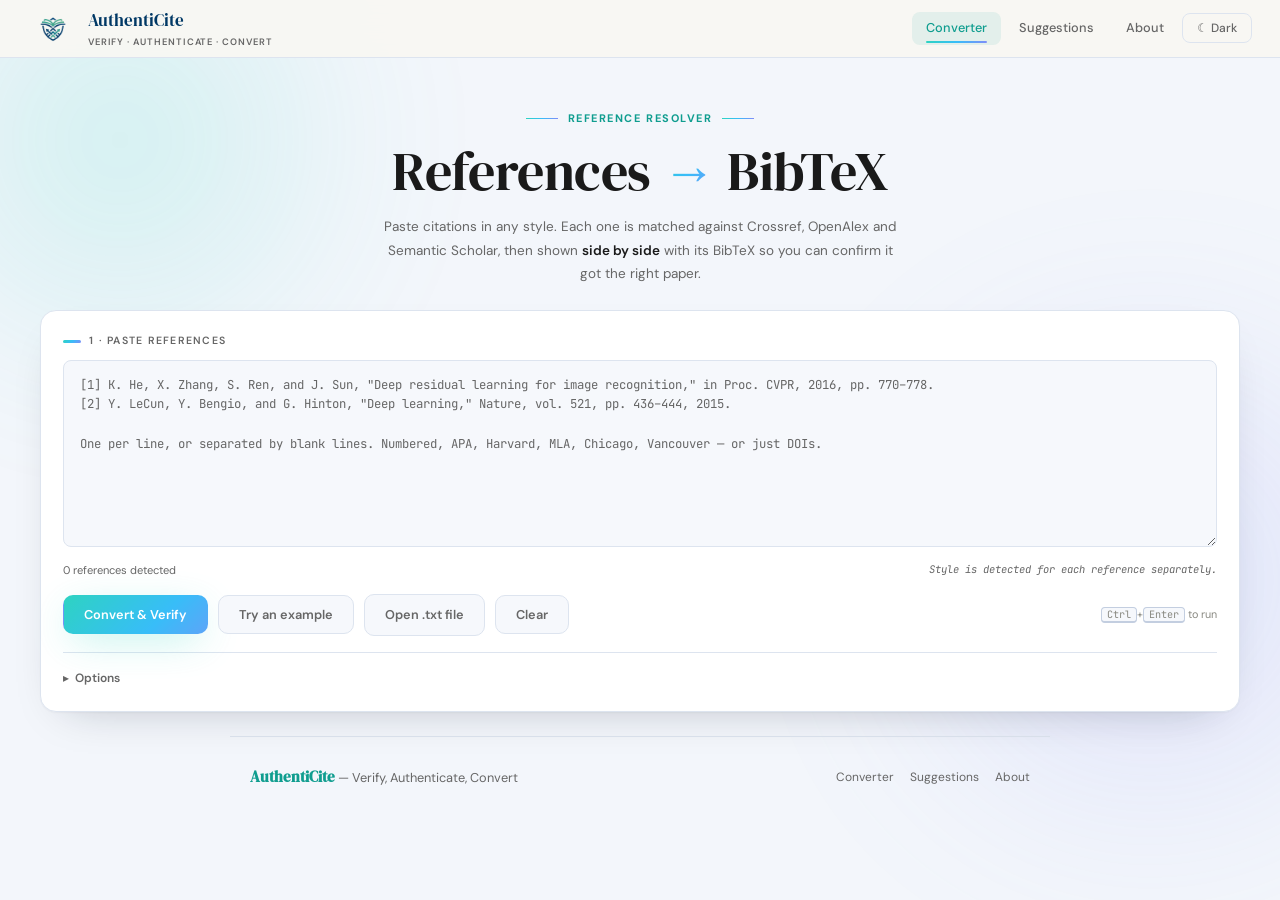
==== commit 7bfc2afe: "UI polish: gradient theme, ambient background, animated rows, skeletons, ratio bar, linked highlight" ====
--- a/index.html
+++ b/index.html
@@ -8,7 +8,9 @@
 <link rel="icon" href="favicon.png"/>
 <link rel="stylesheet" href="style.css"/>
 <link rel="stylesheet" href="css/converter.css"/>
+<link rel="stylesheet" href="css/polish.css"/>
 <script src="js/theme.js"></script>
+<script src="js/fx.js" defer></script>
 </head>
 <body>
 <a class="skip-link" href="#refInput">Skip to input</a>
@@ -89,6 +91,7 @@
           <label class="chk"><input type="checkbox" id="pCrossref" checked> Crossref</label>
           <label class="chk"><input type="checkbox" id="pOpenalex" checked> OpenAlex</label>
           <label class="chk"><input type="checkbox" id="pSemantic" checked> Semantic Scholar</label>
+          <label class="chk"><input type="checkbox" id="pBooks" checked> Books: Open Library + Google Books</label>
         </fieldset>
         <div class="opt">
           <label for="mailto">Your email (optional)</label>
@@ -118,7 +121,17 @@
       <div class="runbar-row"><span id="progressLabel" aria-live="polite"></span><button class="btn btn-ghost btn-sm" id="cancelBtn" type="button">Cancel</button></div>
     </div>
 
-    <div class="summary" id="summary" role="group" aria-label="Filter results"></div>
+    <div class="ratio" id="ratio" aria-hidden="true"></div>
+    <div class="summary-row">
+      <div class="summary" id="summary" role="group" aria-label="Filter results"></div>
+      <div class="opt-inline">
+        <label for="sortBy">Order</label>
+        <select id="sortBy" class="format-select">
+          <option value="order">As pasted</option>
+          <option value="attention">Needs attention first</option>
+        </select>
+      </div>
+    </div>
 
     <div class="export-bar">
       <div class="opt-inline">
@@ -131,10 +144,12 @@
       </div>
       <button class="btn btn-ghost btn-sm" id="acceptVerifiedBtn" type="button">✓ Accept all verified</button>
       <span class="spacer"></span>
+      <button class="btn btn-ghost" id="reportBtn" type="button" title="Spreadsheet of every reference, its status, evidence and flags">Audit report .csv</button>
       <button class="btn btn-ghost" id="copyBtn" type="button">Copy .bib</button>
       <button class="btn btn-primary" id="downloadBtn" type="button">Download .bib</button>
     </div>
 
+    <div class="kbd-legend" aria-hidden="true"><span><kbd>J</kbd><kbd>K</kbd> next / previous</span><span><kbd>A</kbd> accept</span><span><kbd>R</kbd> reject</span><span><kbd>E</kbd> edit BibTeX</span><span><kbd>Esc</kbd> clear focus</span></div>
     <div class="rows" id="rows"></div>
   </section>
 </main>
--- a/css/converter.css
+++ b/css/converter.css
@@ -120,3 +120,6 @@
   .row-actions{margin-left:0;width:100%}
 }
 @media print{.topnav,.toolbar,.options,.export-bar,.row-actions,.site-footer{display:none!important}}
+
+.summary-row{display:flex;justify-content:space-between;align-items:center;gap:12px;flex-wrap:wrap;margin-bottom:12px}
+.summary-row .summary{margin-bottom:0}
--- a/css/polish.css
+++ b/css/polish.css
@@ -0,0 +1,161 @@
+/* Visual polish: colour, depth, motion. Loaded after style.css on every page. */
+
+:root{
+  --grad: linear-gradient(135deg,#2dd4bf 0%,#38bdf8 50%,#818cf8 100%);
+  --grad-soft: linear-gradient(135deg,rgba(45,212,191,.16),rgba(129,140,248,.16));
+  --ease: cubic-bezier(.22,1,.36,1);
+  --glow: 0 10px 40px -10px rgba(45,212,191,.45);
+}
+:root[data-theme="dark"]{
+  --bg:#070f1d; --surface:#0f2038; --surface2:#0b182b; --surface3:#16304f;
+  --border:#1d3556; --border-bright:#2c4a73;
+  --action:#2dd4bf; --action-hover:#5eead4; --accent2:#818cf8;
+  --accent-dim:rgba(45,212,191,.12); --brand-text:#5eead4;
+  --card-shadow:0 1px 0 rgba(255,255,255,.04) inset,0 18px 50px -24px rgba(0,0,0,.7);
+}
+:root[data-theme="light"]{
+  --bg:#f3f6fb; --surface:#ffffff; --surface2:#f6f8fc; --surface3:#e9eef6;
+  --border:#dde4ef; --border-bright:#c3cee0;
+  --action:#0f9d8f; --action-hover:#0b8478; --accent2:#5b5bd6;
+  --accent-dim:rgba(15,157,143,.09); --brand-text:#0b5d6b;
+  --card-shadow:0 1px 2px rgba(16,24,40,.04),0 18px 44px -26px rgba(16,24,40,.28);
+}
+body{transition:background .4s var(--ease),color .4s var(--ease);position:relative;overflow-x:hidden}
+.card,.row,.topnav,.btn,textarea,select,input{transition:background .35s var(--ease),border-color .25s var(--ease),box-shadow .3s var(--ease),transform .25s var(--ease),color .2s}
+
+/* ── ambient background ─────────────────────────────────────────────── */
+body::before,body::after{content:'';position:fixed;z-index:-1;border-radius:50%;filter:blur(90px);opacity:.35;pointer-events:none}
+body::before{width:520px;height:520px;left:-140px;top:-120px;background:radial-gradient(circle,#2dd4bf,transparent 70%);animation:drift 22s ease-in-out infinite alternate}
+body::after{width:620px;height:620px;right:-180px;top:30vh;background:radial-gradient(circle,#818cf8,transparent 70%);animation:drift 28s ease-in-out infinite alternate-reverse}
+:root[data-theme="light"] body::before,:root[data-theme="light"] body::after{opacity:.22}
+@keyframes drift{to{transform:translate(70px,50px) scale(1.12)}}
+
+/* ── nav ────────────────────────────────────────────────────────────── */
+.topnav{transition:box-shadow .3s,background .3s,height .3s var(--ease)}
+.topnav.scrolled{box-shadow:0 10px 30px -18px rgba(0,0,0,.55)}
+.nav-logo img{transition:transform .5s var(--ease)}
+.nav-logo:hover img{transform:rotate(-8deg) scale(1.12)}
+.nav-link{position:relative}
+.nav-link.active::after{content:'';position:absolute;left:14px;right:14px;bottom:2px;height:2px;border-radius:2px;background:var(--grad)}
+.theme-btn:hover{transform:rotate(-4deg)}
+
+/* ── hero ───────────────────────────────────────────────────────────── */
+.hero-title{font-size:clamp(2.3rem,6vw,3.6rem);letter-spacing:-.01em;animation:rise .8s var(--ease) both}
+.hero-title .arrow{display:inline-block;background:var(--grad);-webkit-background-clip:text;background-clip:text;color:transparent;font-style:normal;animation:nudge 2.4s ease-in-out infinite}
+@keyframes nudge{50%{transform:translateX(7px)}}
+.hero-eyebrow{animation:rise .6s var(--ease) both}
+.hero-sub{animation:rise .8s .12s var(--ease) both}
+.hero-badges{animation:rise .8s .22s var(--ease) both}
+.hero-eyebrow::before,.hero-eyebrow::after{background:var(--grad);opacity:1}
+@keyframes rise{from{opacity:0;transform:translateY(14px)}to{opacity:1;transform:none}}
+
+/* ── cards ──────────────────────────────────────────────────────────── */
+.card{box-shadow:var(--card-shadow);border-radius:16px;backdrop-filter:blur(10px);animation:rise .6s var(--ease) both}
+.card:hover{transform:translateY(-1px)}
+.card-label{display:flex;align-items:center;gap:8px}
+.card-label::before{content:'';width:18px;height:3px;border-radius:3px;background:var(--grad)}
+.reveal{opacity:0;transform:translateY(18px);transition:opacity .7s var(--ease),transform .7s var(--ease)}
+.reveal.in{opacity:1;transform:none}
+
+/* ── inputs ─────────────────────────────────────────────────────────── */
+#refInput:focus{border-color:var(--action);box-shadow:0 0 0 4px var(--accent-dim),var(--glow)}
+#refInput.drag{background:var(--grad-soft);border-style:dashed}
+select:hover,input[type=email]:hover{border-color:var(--border-bright)}
+
+/* ── buttons: gradient, lift, ripple ────────────────────────────────── */
+.btn{position:relative;overflow:hidden;border-radius:10px}
+.btn:active:not(:disabled){transform:scale(.97)}
+.btn-primary{background:var(--grad);border-color:transparent;color:#04201d;box-shadow:var(--glow);background-size:140% 140%;background-position:0 50%}
+.btn-primary:hover:not(:disabled){transform:translateY(-2px);background-position:100% 50%;box-shadow:0 14px 36px -10px rgba(45,212,191,.6);border-color:transparent;background-color:transparent}
+:root[data-theme="light"] .btn-primary{color:#fff}
+.btn-ghost:hover{transform:translateY(-1px)}
+.btn .ripple{position:absolute;border-radius:50%;background:currentColor;opacity:.25;transform:scale(0);animation:ripple .6s ease-out forwards;pointer-events:none}
+@keyframes ripple{to{transform:scale(4);opacity:0}}
+.btn.busy{pointer-events:none}
+.btn.busy::after{content:'';position:absolute;inset:0;background:linear-gradient(110deg,transparent 30%,rgba(255,255,255,.35) 50%,transparent 70%);background-size:200% 100%;animation:sheen 1.1s linear infinite}
+@keyframes sheen{from{background-position:200% 0}to{background-position:-200% 0}}
+
+/* ── progress ───────────────────────────────────────────────────────── */
+.progress-bar{height:6px;border-radius:6px}
+.progress-bar-fill{background:var(--grad);position:relative;transition:width .5s var(--ease)}
+.progress-bar-fill::after{content:'';position:absolute;inset:0;background:repeating-linear-gradient(45deg,rgba(255,255,255,.28) 0 8px,transparent 8px 16px);background-size:22px 22px;animation:stripes 1s linear infinite}
+@keyframes stripes{to{background-position:22px 0}}
+
+/* ── results summary: ratio bar + chips ─────────────────────────────── */
+.ratio{display:flex;height:8px;border-radius:8px;overflow:hidden;background:var(--surface3);margin:2px 0 14px}
+.ratio i{display:block;height:100%;transition:flex-grow .7s var(--ease);flex-grow:0;min-width:0}
+.ratio .r-verified{background:linear-gradient(90deg,#10b981,#2dd4bf)}
+.ratio .r-review{background:linear-gradient(90deg,#f59e0b,#fbbf24)}
+.ratio .r-notfound,.ratio .r-error{background:linear-gradient(90deg,#f43f5e,#fb7185)}
+.filter{transition:all .25s var(--ease)}
+.filter:hover{transform:translateY(-2px)}
+.filter.on{background:var(--grad-soft);box-shadow:0 6px 18px -10px var(--action)}
+.filter b{font-variant-numeric:tabular-nums}
+
+/* ── rows: entrance, hover, status accents ──────────────────────────── */
+.row{border-radius:14px;box-shadow:var(--card-shadow);animation:rowIn .55s var(--ease) both;animation-delay:calc(var(--n,0) * 45ms)}
+@keyframes rowIn{from{opacity:0;transform:translateY(16px) scale(.985)}to{opacity:1;transform:none}}
+.row.static{animation:none}
+.row.static.just-done{animation:flash 1s var(--ease)}
+.row:hover{transform:translateY(-2px);border-color:var(--border-bright)}
+.row:focus-within,.row.kb{box-shadow:0 0 0 2px var(--action),var(--card-shadow)}
+.row-verified{border-left-color:#10b981}
+.row-review{border-left-color:#f59e0b}
+.row-head{background:linear-gradient(180deg,var(--surface2),var(--surface))}
+.chip{letter-spacing:.02em;transition:transform .3s var(--ease)}
+.row:hover .chip{transform:scale(1.04)}
+.chip-verified{background:linear-gradient(135deg,rgba(16,185,129,.2),rgba(45,212,191,.16));color:#34d399}
+.chip-fetching{position:relative;overflow:hidden}
+.chip-fetching::after{content:'';position:absolute;inset:0;background:linear-gradient(110deg,transparent 30%,rgba(255,255,255,.25) 50%,transparent 70%);background-size:200% 100%;animation:sheen 1.2s linear infinite}
+:root[data-theme="light"] .chip-verified{color:#047857}
+.row.just-done{animation:flash 1s var(--ease)}
+@keyframes flash{0%{box-shadow:0 0 0 0 rgba(45,212,191,.7)}100%{box-shadow:0 0 0 14px rgba(45,212,191,0)}}
+
+/* skeleton while a reference is being resolved */
+.bib-wait{display:flex;flex-direction:column;gap:9px}
+.bib-wait .sk{height:10px;border-radius:6px;background:linear-gradient(90deg,var(--surface3) 25%,var(--border-bright) 50%,var(--surface3) 75%);background-size:300% 100%;animation:shimmer 1.4s linear infinite}
+.bib-wait .sk:nth-child(2){width:86%}.bib-wait .sk:nth-child(3){width:64%}.bib-wait .sk:nth-child(4){width:78%}
+.bib-wait .msg{font-size:.8rem;color:var(--text-muted);display:flex;align-items:center;gap:8px}
+@keyframes shimmer{to{background-position:-300% 0}}
+
+/* interactive linked highlighting */
+mark{transition:background .2s,box-shadow .2s,transform .2s;cursor:default}
+mark.link,.w.link{background:rgba(129,140,248,.45)!important;box-shadow:0 0 0 2px rgba(129,140,248,.7);transform:translateY(-1px)}
+.icon-btn{transition:all .2s var(--ease)}
+.icon-btn:hover:not(:disabled){transform:translateY(-1px)}
+.icon-btn.on{background:var(--grad-soft)}
+.flags li{animation:rise .4s var(--ease) both}
+.alts[open] ul{animation:rise .35s var(--ease) both}
+
+/* ── toast ──────────────────────────────────────────────────────────── */
+.toast{border-radius:100px;padding:10px 20px;background:var(--surface);box-shadow:0 18px 40px -14px rgba(0,0,0,.6);border-color:var(--action);transition:all .45s var(--ease)}
+.toast.show::before{content:'✓ ';color:var(--action);font-weight:700}
+
+/* ── confetti + back-to-top + shortcut hint ─────────────────────────── */
+.confetti{position:fixed;top:-12px;width:9px;height:14px;border-radius:2px;z-index:300;pointer-events:none;animation:fall 1.9s cubic-bezier(.3,.6,.4,1) forwards}
+@keyframes fall{to{transform:translate(var(--dx),105vh) rotate(var(--rot));opacity:.9}}
+.to-top{position:fixed;right:22px;bottom:24px;width:44px;height:44px;border-radius:50%;border:1px solid var(--border-bright);background:var(--surface);color:var(--action);font-size:1.1rem;cursor:pointer;box-shadow:var(--card-shadow);opacity:0;transform:translateY(14px);pointer-events:none;transition:all .35s var(--ease);z-index:90}
+.to-top.show{opacity:1;transform:none;pointer-events:auto}
+.to-top:hover{transform:translateY(-3px);box-shadow:var(--glow)}
+.kbd-legend{font-size:.7rem;color:var(--text-dim);margin-top:10px;display:flex;gap:14px;flex-wrap:wrap}
+.kbd-legend span{display:inline-flex;align-items:center;gap:5px}
+
+/* ── about / suggestions ────────────────────────────────────────────── */
+.stat-card{transition:transform .3s var(--ease),box-shadow .3s var(--ease)}
+.stat-card:hover{transform:translateY(-5px);box-shadow:var(--glow)}
+.feature-card{transition:transform .3s var(--ease),border-color .3s,box-shadow .3s}
+.feature-card:hover{transform:translateY(-4px);border-color:var(--action);box-shadow:var(--glow)}
+.social-link{transition:all .25s var(--ease)}
+.social-link:hover{transform:translateY(-3px)}
+.about-avatar{transition:transform .6s var(--ease)}
+.about-avatar:hover{transform:rotate(6deg) scale(1.06)}
+
+@media (prefers-reduced-motion:reduce){
+  body::before,body::after,.hero-title .arrow,.progress-bar-fill::after,.btn.busy::after,.chip-fetching::after,.bib-wait .sk{animation:none!important}
+  .reveal{opacity:1;transform:none}
+  .row,.card,.hero-title,.hero-sub,.hero-badges,.hero-eyebrow{animation:none!important}
+  .confetti{display:none}
+}
+
+.w{transition:background .2s,box-shadow .2s;border-radius:3px}
+.w.link{background:rgba(129,140,248,.45);box-shadow:0 0 0 2px rgba(129,140,248,.7)}
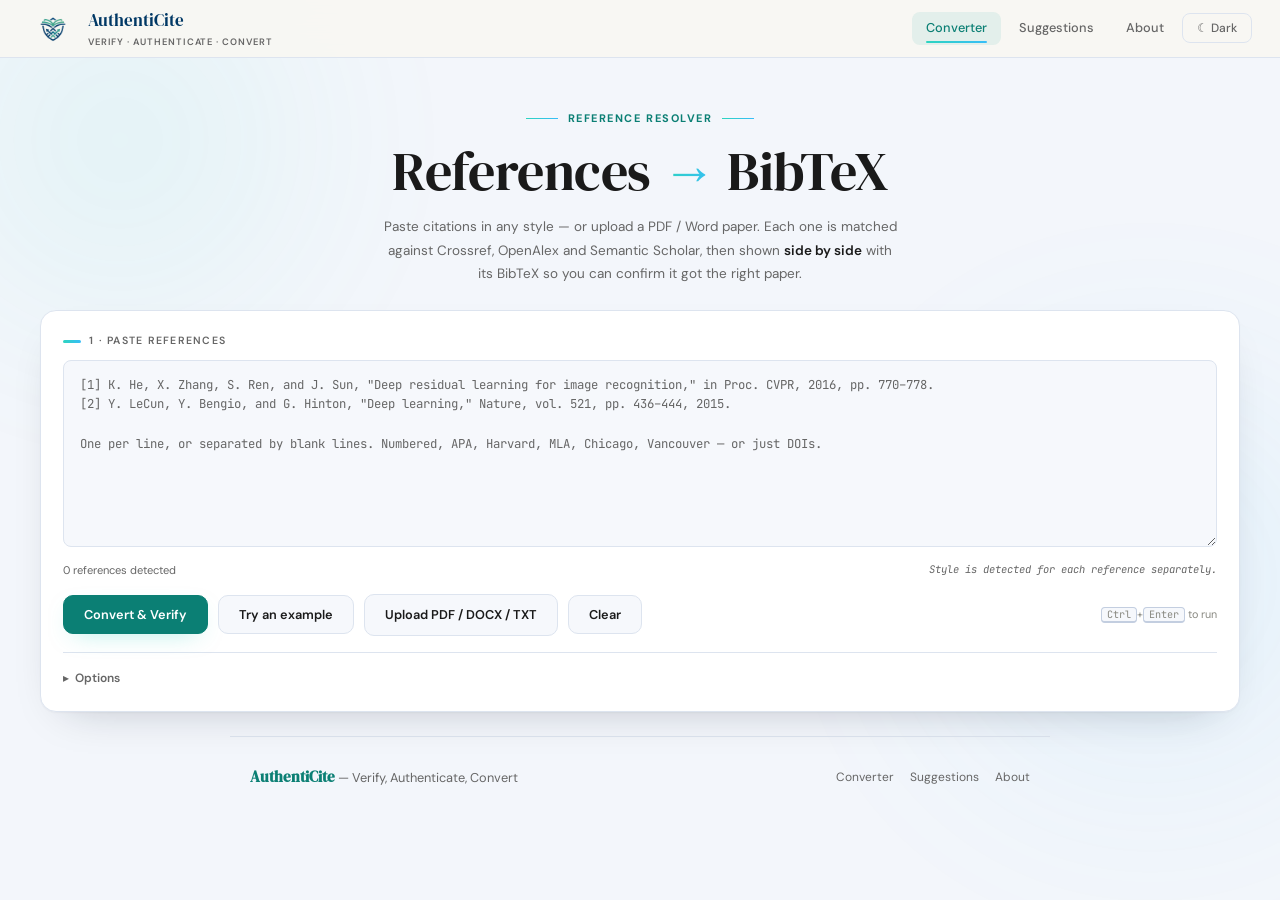
==== commit 2449ad67: "Add PDF and DOCX upload (client-side PDF.js / Mammoth), fixtures and tests - js/files.js: extract te" ====
--- a/index.html
+++ b/index.html
@@ -34,7 +34,7 @@
 <header class="hero">
   <div class="hero-eyebrow">Reference resolver</div>
   <h1 class="hero-title">References <span class="arrow">→</span> BibTeX</h1>
-  <p class="hero-sub">Paste citations in any style. Each one is matched against Crossref, OpenAlex and Semantic Scholar, then shown <strong>side by side</strong> with its BibTeX so you can confirm it got the right paper.</p>
+  <p class="hero-sub">Paste citations in any style — or upload a PDF / Word paper. Each one is matched against Crossref, OpenAlex and Semantic Scholar, then shown <strong>side by side</strong> with its BibTeX so you can confirm it got the right paper.</p>
 </header>
 
 <main class="main wide">
@@ -51,7 +51,7 @@
     <div class="toolbar">
       <button class="btn btn-primary" id="convertBtn" type="button"><span>Convert &amp; Verify</span></button>
       <button class="btn btn-ghost" id="sampleBtn" type="button">Try an example</button>
-      <label class="btn btn-ghost file-btn">Open .txt file<input type="file" id="fileInput" accept=".txt,.md,.bib,.ris,text/plain" hidden></label>
+      <label class="btn btn-ghost file-btn">Upload PDF / DOCX / TXT<input type="file" id="fileInput" accept=".pdf,.docx,.txt,.md,.bib,application/pdf,text/plain,application/vnd.openxmlformats-officedocument.wordprocessingml.document" hidden></label>
       <button class="btn btn-ghost" id="clearBtn" type="button">Clear</button>
       <span class="kbd-hint"><kbd>Ctrl</kbd>+<kbd>Enter</kbd> to run</span>
     </div>
@@ -169,6 +169,7 @@
 <script src="js/bibtex.js"></script>
 <script src="js/match.js"></script>
 <script src="js/lookup.js"></script>
+<script src="js/files.js"></script>
 <script src="js/app.js"></script>
 </body>
 </html>
--- a/css/polish.css
+++ b/css/polish.css
@@ -1,33 +1,33 @@
 /* Visual polish: colour, depth, motion. Loaded after style.css on every page. */
 
 :root{
-  --grad: linear-gradient(135deg,#2dd4bf 0%,#38bdf8 50%,#818cf8 100%);
-  --grad-soft: linear-gradient(135deg,rgba(45,212,191,.16),rgba(129,140,248,.16));
+  --grad: linear-gradient(90deg,#2dd4bf,#38bdf8);
+  --grad-soft: rgba(45,212,191,.12);
   --ease: cubic-bezier(.22,1,.36,1);
-  --glow: 0 10px 40px -10px rgba(45,212,191,.45);
+  --glow: 0 8px 24px -12px rgba(45,212,191,.5);
 }
 :root[data-theme="dark"]{
   --bg:#070f1d; --surface:#0f2038; --surface2:#0b182b; --surface3:#16304f;
   --border:#1d3556; --border-bright:#2c4a73;
-  --action:#2dd4bf; --action-hover:#5eead4; --accent2:#818cf8;
-  --accent-dim:rgba(45,212,191,.12); --brand-text:#5eead4;
+  --action:#2dd4bf; --action-hover:#5eead4; --accent2:#7dd3fc;
+  --accent-dim:rgba(45,212,191,.12); --brand-text:#5eead4; --on-action:#06231f;
   --card-shadow:0 1px 0 rgba(255,255,255,.04) inset,0 18px 50px -24px rgba(0,0,0,.7);
 }
 :root[data-theme="light"]{
   --bg:#f3f6fb; --surface:#ffffff; --surface2:#f6f8fc; --surface3:#e9eef6;
   --border:#dde4ef; --border-bright:#c3cee0;
-  --action:#0f9d8f; --action-hover:#0b8478; --accent2:#5b5bd6;
-  --accent-dim:rgba(15,157,143,.09); --brand-text:#0b5d6b;
+  --action:#0b7f74; --action-hover:#086a61; --accent2:#5b5bd6;
+  --accent-dim:rgba(15,157,143,.09); --brand-text:#0b5d6b; --on-action:#ffffff;
   --card-shadow:0 1px 2px rgba(16,24,40,.04),0 18px 44px -26px rgba(16,24,40,.28);
 }
 body{transition:background .4s var(--ease),color .4s var(--ease);position:relative;overflow-x:hidden}
 .card,.row,.topnav,.btn,textarea,select,input{transition:background .35s var(--ease),border-color .25s var(--ease),box-shadow .3s var(--ease),transform .25s var(--ease),color .2s}
 
 /* ── ambient background ─────────────────────────────────────────────── */
-body::before,body::after{content:'';position:fixed;z-index:-1;border-radius:50%;filter:blur(90px);opacity:.35;pointer-events:none}
+body::before,body::after{content:'';position:fixed;z-index:-1;border-radius:50%;filter:blur(90px);opacity:.16;pointer-events:none}
 body::before{width:520px;height:520px;left:-140px;top:-120px;background:radial-gradient(circle,#2dd4bf,transparent 70%);animation:drift 22s ease-in-out infinite alternate}
-body::after{width:620px;height:620px;right:-180px;top:30vh;background:radial-gradient(circle,#818cf8,transparent 70%);animation:drift 28s ease-in-out infinite alternate-reverse}
-:root[data-theme="light"] body::before,:root[data-theme="light"] body::after{opacity:.22}
+body::after{width:620px;height:620px;right:-180px;top:30vh;background:radial-gradient(circle,#38bdf8,transparent 70%);animation:drift 28s ease-in-out infinite alternate-reverse}
+:root[data-theme="light"] body::before,:root[data-theme="light"] body::after{opacity:.1}
 @keyframes drift{to{transform:translate(70px,50px) scale(1.12)}}
 
 /* ── nav ────────────────────────────────────────────────────────────── */
@@ -65,9 +65,11 @@
 /* ── buttons: gradient, lift, ripple ────────────────────────────────── */
 .btn{position:relative;overflow:hidden;border-radius:10px}
 .btn:active:not(:disabled){transform:scale(.97)}
-.btn-primary{background:var(--grad);border-color:transparent;color:#04201d;box-shadow:var(--glow);background-size:140% 140%;background-position:0 50%}
-.btn-primary:hover:not(:disabled){transform:translateY(-2px);background-position:100% 50%;box-shadow:0 14px 36px -10px rgba(45,212,191,.6);border-color:transparent;background-color:transparent}
-:root[data-theme="light"] .btn-primary{color:#fff}
+.btn-primary,.btn-primary:visited{background:var(--action);border-color:var(--action);color:var(--on-action);box-shadow:var(--glow)}
+.btn-primary:hover:not(:disabled),.btn-primary:focus-visible{background:var(--action-hover);border-color:var(--action-hover);color:var(--on-action);transform:translateY(-2px);box-shadow:0 12px 28px -12px rgba(45,212,191,.6)}
+.btn-primary:disabled{opacity:.55;color:var(--on-action)}
+.btn-ghost{color:var(--text)}
+.btn-ghost:hover:not(:disabled){background:var(--accent-dim);border-color:var(--action);color:var(--text)}
 .btn-ghost:hover{transform:translateY(-1px)}
 .btn .ripple{position:absolute;border-radius:50%;background:currentColor;opacity:.25;transform:scale(0);animation:ripple .6s ease-out forwards;pointer-events:none}
 @keyframes ripple{to{transform:scale(4);opacity:0}}
@@ -120,7 +122,7 @@
 
 /* interactive linked highlighting */
 mark{transition:background .2s,box-shadow .2s,transform .2s;cursor:default}
-mark.link,.w.link{background:rgba(129,140,248,.45)!important;box-shadow:0 0 0 2px rgba(129,140,248,.7);transform:translateY(-1px)}
+mark.link,.w.link{background:rgba(56,189,248,.35)!important;box-shadow:0 0 0 2px rgba(56,189,248,.65);transform:translateY(-1px)}
 .icon-btn{transition:all .2s var(--ease)}
 .icon-btn:hover:not(:disabled){transform:translateY(-1px)}
 .icon-btn.on{background:var(--grad-soft)}
@@ -158,4 +160,4 @@
 }
 
 .w{transition:background .2s,box-shadow .2s;border-radius:3px}
-.w.link{background:rgba(129,140,248,.45);box-shadow:0 0 0 2px rgba(129,140,248,.7)}
+.w.link{background:rgba(56,189,248,.35);box-shadow:0 0 0 2px rgba(56,189,248,.65)}
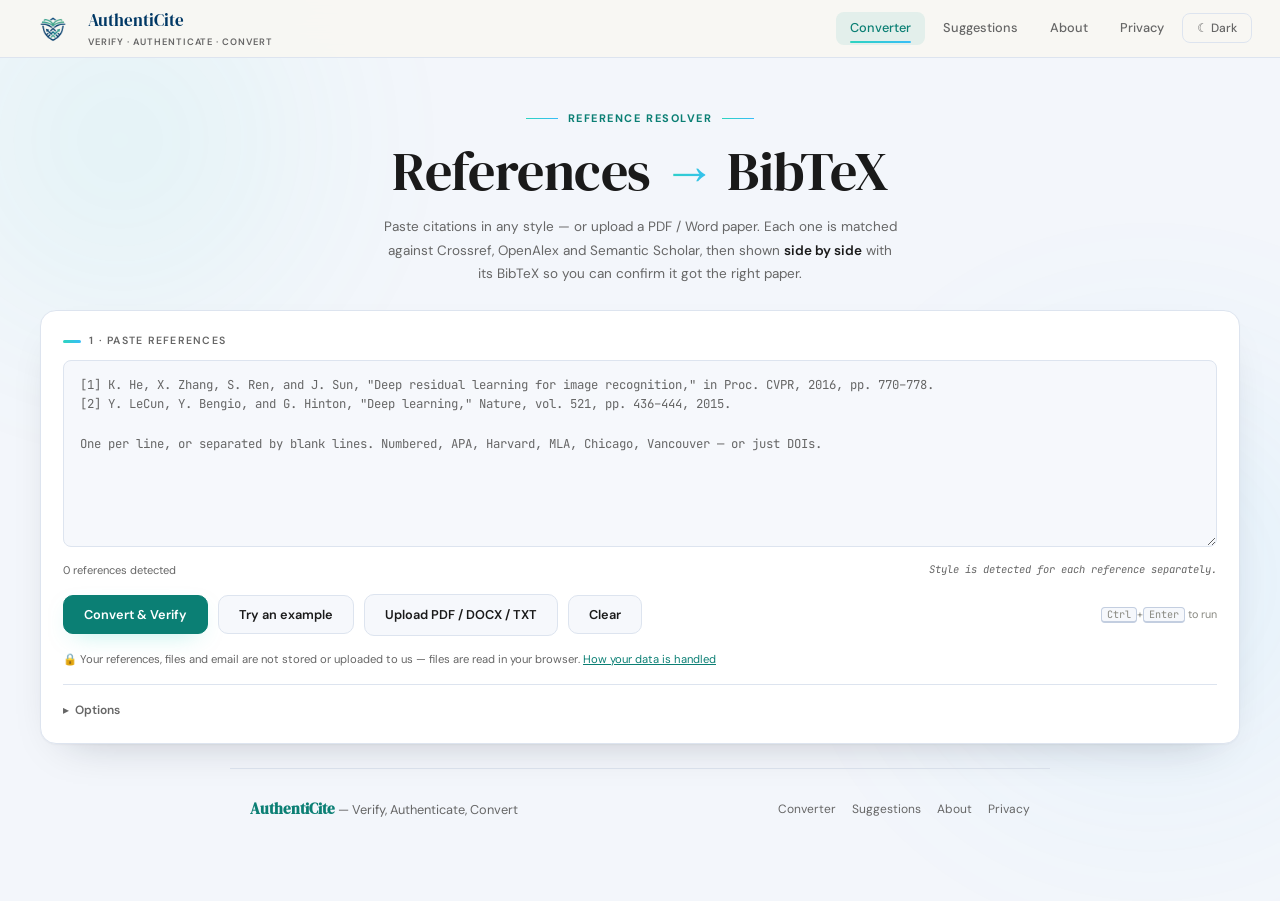
==== commit f0fd80d5: "Add Privacy page and links; reassurance note on the converter Co-Authored-By: Claude Sonnet 5.5 <nor" ====
--- a/index.html
+++ b/index.html
@@ -27,6 +27,7 @@
     <a class="nav-link active" href="index.html" aria-current="page">Converter</a>
     <a class="nav-link" href="suggestions.html">Suggestions</a>
     <a class="nav-link" href="about.html">About</a>
+    <a class="nav-link" href="privacy.html">Privacy</a>
     <button class="nav-link theme-btn" id="themeBtn" type="button">☀ Light</button>
   </div>
 </nav>
@@ -55,6 +56,8 @@
       <button class="btn btn-ghost" id="clearBtn" type="button">Clear</button>
       <span class="kbd-hint"><kbd>Ctrl</kbd>+<kbd>Enter</kbd> to run</span>
     </div>
+
+    <p class="privacy-note">🔒 Your references, files and email are not stored or uploaded to us — files are read in your browser. <a href="privacy.html">How your data is handled</a></p>
 
     <details class="options">
       <summary>Options</summary>
@@ -160,6 +163,7 @@
     <a href="index.html">Converter</a>
     <a href="suggestions.html">Suggestions</a>
     <a href="about.html">About</a>
+    <a href="privacy.html">Privacy</a>
   </div>
 </footer>
 
--- a/css/converter.css
+++ b/css/converter.css
@@ -123,3 +123,6 @@
 
 .summary-row{display:flex;justify-content:space-between;align-items:center;gap:12px;flex-wrap:wrap;margin-bottom:12px}
 .summary-row .summary{margin-bottom:0}
+
+.privacy-note{margin-top:14px;font-size:.75rem;color:var(--text-muted)}
+.privacy-note a{color:var(--action)}
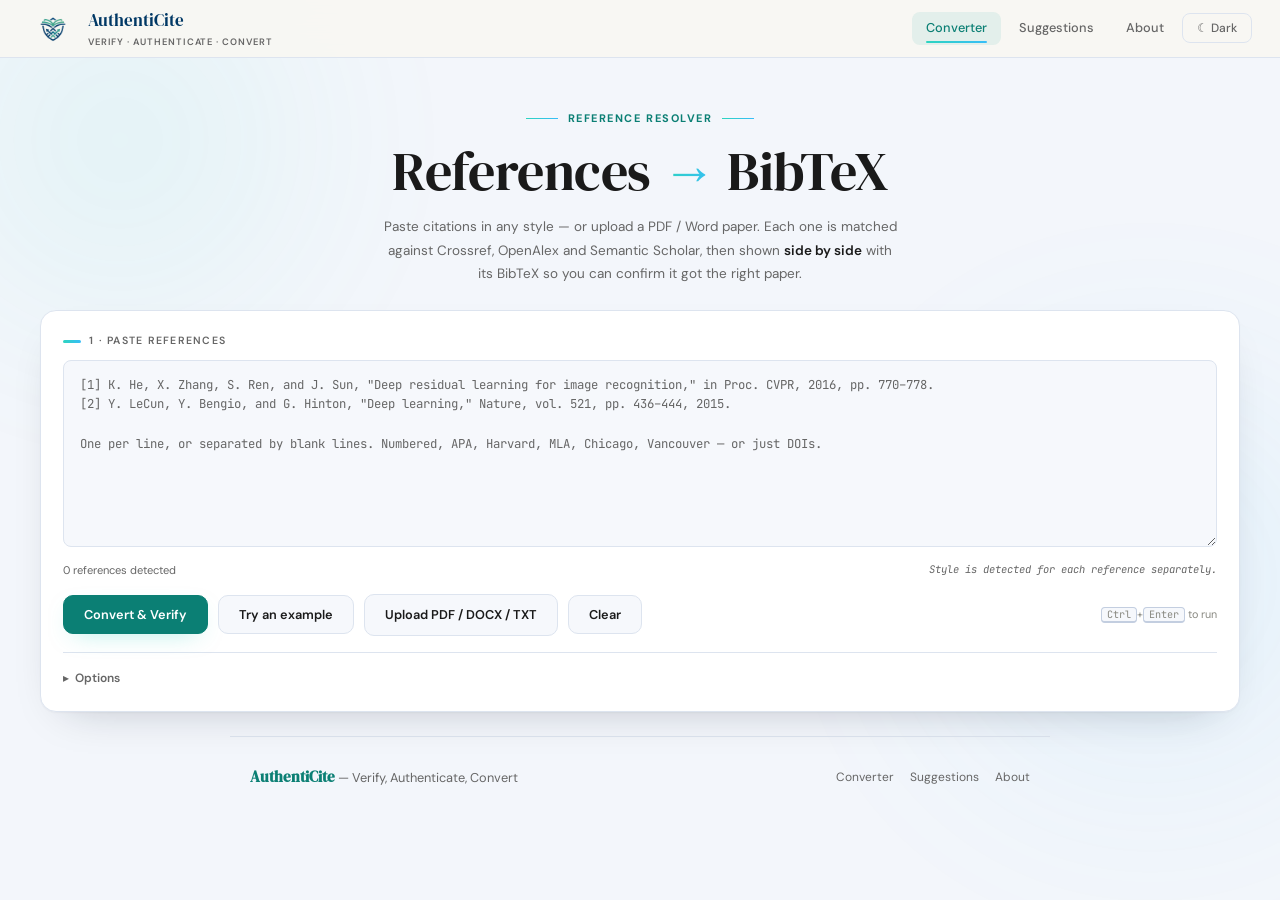
==== commit 002e06a2: "Merge pdf-docx-upload: client-side PDF and DOCX upload Co-Authored-By: Claude Sonnet 5.5 <noreply@an" ====
--- a/index.html
+++ b/index.html
@@ -27,7 +27,6 @@
     <a class="nav-link active" href="index.html" aria-current="page">Converter</a>
     <a class="nav-link" href="suggestions.html">Suggestions</a>
     <a class="nav-link" href="about.html">About</a>
-    <a class="nav-link" href="privacy.html">Privacy</a>
     <button class="nav-link theme-btn" id="themeBtn" type="button">☀ Light</button>
   </div>
 </nav>
@@ -56,8 +55,6 @@
       <button class="btn btn-ghost" id="clearBtn" type="button">Clear</button>
       <span class="kbd-hint"><kbd>Ctrl</kbd>+<kbd>Enter</kbd> to run</span>
     </div>
-
-    <p class="privacy-note">🔒 Your references, files and email are not stored or uploaded to us — files are read in your browser. <a href="privacy.html">How your data is handled</a></p>
 
     <details class="options">
       <summary>Options</summary>
@@ -163,7 +160,6 @@
     <a href="index.html">Converter</a>
     <a href="suggestions.html">Suggestions</a>
     <a href="about.html">About</a>
-    <a href="privacy.html">Privacy</a>
   </div>
 </footer>
 
